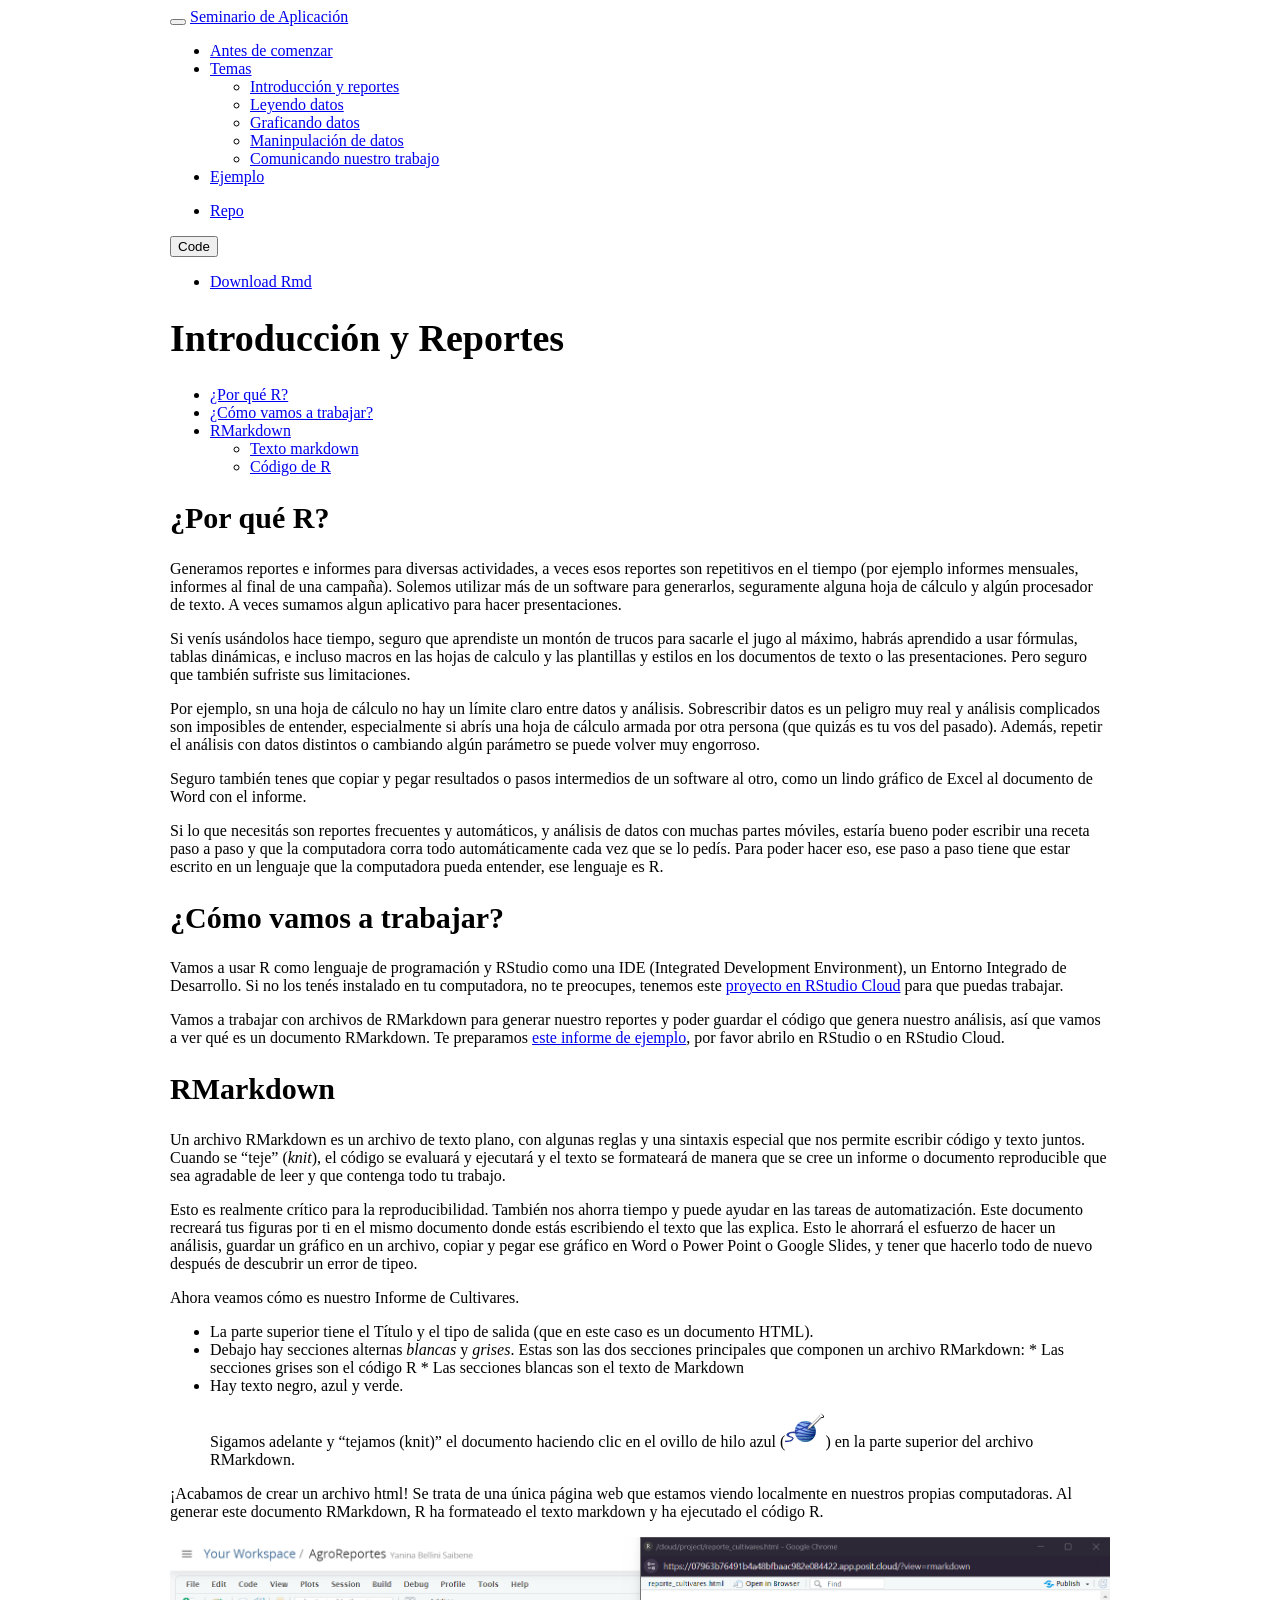
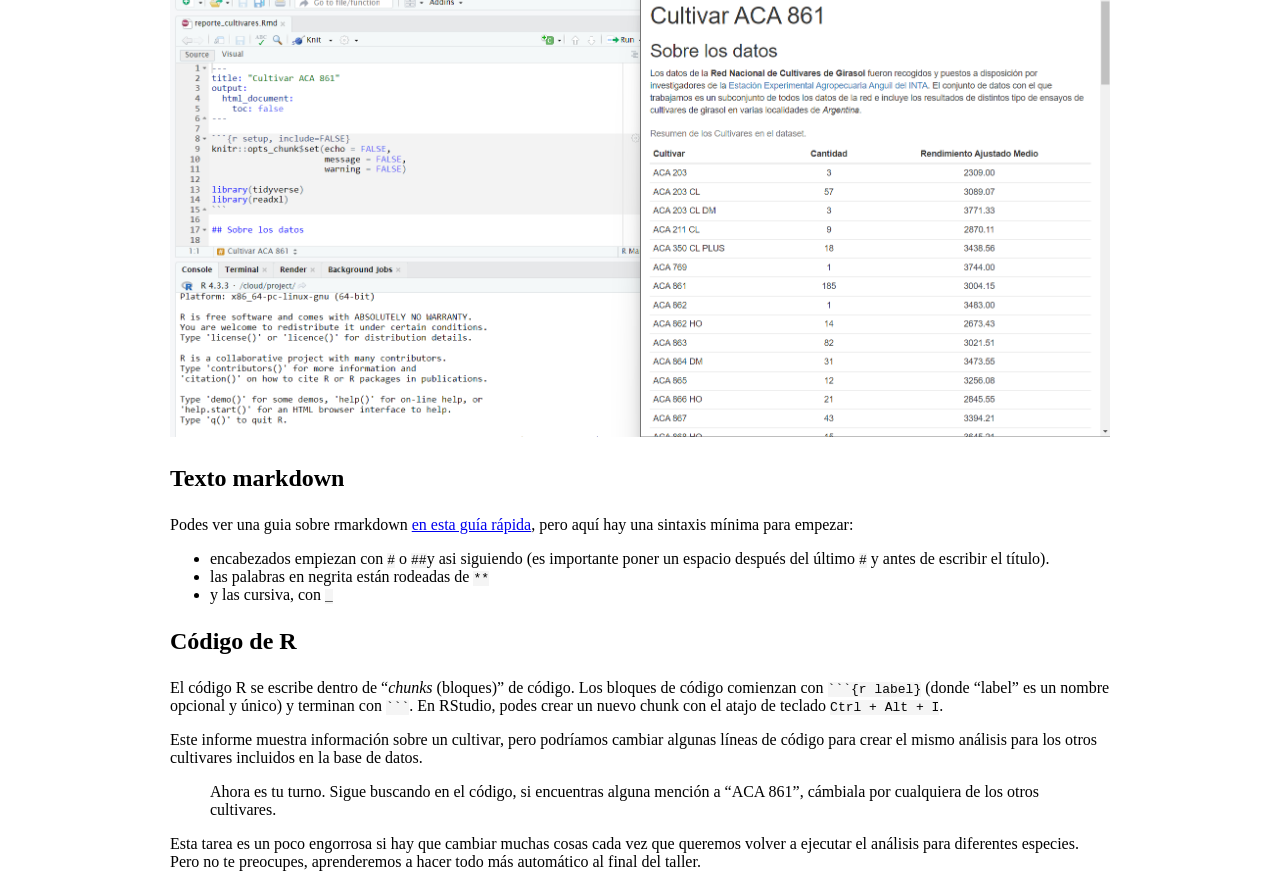
==== docs/01-introduction.html @ 684ec072 "build" ====
<!DOCTYPE html>

<html>

<head>

<meta charset="utf-8" />
<meta name="generator" content="pandoc" />
<meta http-equiv="X-UA-Compatible" content="IE=EDGE" />




<title>Introducción y Reportes</title>

<script src="site_libs/header-attrs-2.26/header-attrs.js"></script>
<script src="site_libs/jquery-3.6.0/jquery-3.6.0.min.js"></script>
<meta name="viewport" content="width=device-width, initial-scale=1" />
<link href="site_libs/bootstrap-3.3.5/css/cosmo.min.css" rel="stylesheet" />
<script src="site_libs/bootstrap-3.3.5/js/bootstrap.min.js"></script>
<script src="site_libs/bootstrap-3.3.5/shim/html5shiv.min.js"></script>
<script src="site_libs/bootstrap-3.3.5/shim/respond.min.js"></script>
<style>h1 {font-size: 34px;}
       h1.title {font-size: 38px;}
       h2 {font-size: 30px;}
       h3 {font-size: 24px;}
       h4 {font-size: 18px;}
       h5 {font-size: 16px;}
       h6 {font-size: 12px;}
       code {color: inherit; background-color: rgba(0, 0, 0, 0.04);}
       pre:not([class]) { background-color: white }</style>
<script src="site_libs/navigation-1.1/tabsets.js"></script>
<script src="site_libs/navigation-1.1/codefolding.js"></script>
<script src="site_libs/navigation-1.1/sourceembed.js"></script>

<style type="text/css">
  code{white-space: pre-wrap;}
  span.smallcaps{font-variant: small-caps;}
  span.underline{text-decoration: underline;}
  div.column{display: inline-block; vertical-align: top; width: 50%;}
  div.hanging-indent{margin-left: 1.5em; text-indent: -1.5em;}
  ul.task-list{list-style: none;}
    </style>





<style type="text/css">
#rmd-source-code {
  display: none;
}
</style>





<style type = "text/css">
.main-container {
  max-width: 940px;
  margin-left: auto;
  margin-right: auto;
}
img {
  max-width:100%;
}
.tabbed-pane {
  padding-top: 12px;
}
.html-widget {
  margin-bottom: 20px;
}
button.code-folding-btn:focus {
  outline: none;
}
summary {
  display: list-item;
}
details > summary > p:only-child {
  display: inline;
}
pre code {
  padding: 0;
}
</style>


<style type="text/css">
.dropdown-submenu {
  position: relative;
}
.dropdown-submenu>.dropdown-menu {
  top: 0;
  left: 100%;
  margin-top: -6px;
  margin-left: -1px;
  border-radius: 0 6px 6px 6px;
}
.dropdown-submenu:hover>.dropdown-menu {
  display: block;
}
.dropdown-submenu>a:after {
  display: block;
  content: " ";
  float: right;
  width: 0;
  height: 0;
  border-color: transparent;
  border-style: solid;
  border-width: 5px 0 5px 5px;
  border-left-color: #cccccc;
  margin-top: 5px;
  margin-right: -10px;
}
.dropdown-submenu:hover>a:after {
  border-left-color: #adb5bd;
}
.dropdown-submenu.pull-left {
  float: none;
}
.dropdown-submenu.pull-left>.dropdown-menu {
  left: -100%;
  margin-left: 10px;
  border-radius: 6px 0 6px 6px;
}
</style>

<script type="text/javascript">
// manage active state of menu based on current page
$(document).ready(function () {
  // active menu anchor
  href = window.location.pathname
  href = href.substr(href.lastIndexOf('/') + 1)
  if (href === "")
    href = "index.html";
  var menuAnchor = $('a[href="' + href + '"]');

  // mark the anchor link active (and if it's in a dropdown, also mark that active)
  var dropdown = menuAnchor.closest('li.dropdown');
  if (window.bootstrap) { // Bootstrap 4+
    menuAnchor.addClass('active');
    dropdown.find('> .dropdown-toggle').addClass('active');
  } else { // Bootstrap 3
    menuAnchor.parent().addClass('active');
    dropdown.addClass('active');
  }

  // Navbar adjustments
  var navHeight = $(".navbar").first().height() + 15;
  var style = document.createElement('style');
  var pt = "padding-top: " + navHeight + "px; ";
  var mt = "margin-top: -" + navHeight + "px; ";
  var css = "";
  // offset scroll position for anchor links (for fixed navbar)
  for (var i = 1; i <= 6; i++) {
    css += ".section h" + i + "{ " + pt + mt + "}\n";
  }
  style.innerHTML = "body {" + pt + "padding-bottom: 40px; }\n" + css;
  document.head.appendChild(style);
});
</script>

<!-- tabsets -->

<style type="text/css">
.tabset-dropdown > .nav-tabs {
  display: inline-table;
  max-height: 500px;
  min-height: 44px;
  overflow-y: auto;
  border: 1px solid #ddd;
  border-radius: 4px;
}

.tabset-dropdown > .nav-tabs > li.active:before, .tabset-dropdown > .nav-tabs.nav-tabs-open:before {
  content: "\e259";
  font-family: 'Glyphicons Halflings';
  display: inline-block;
  padding: 10px;
  border-right: 1px solid #ddd;
}

.tabset-dropdown > .nav-tabs.nav-tabs-open > li.active:before {
  content: "\e258";
  font-family: 'Glyphicons Halflings';
  border: none;
}

.tabset-dropdown > .nav-tabs > li.active {
  display: block;
}

.tabset-dropdown > .nav-tabs > li > a,
.tabset-dropdown > .nav-tabs > li > a:focus,
.tabset-dropdown > .nav-tabs > li > a:hover {
  border: none;
  display: inline-block;
  border-radius: 4px;
  background-color: transparent;
}

.tabset-dropdown > .nav-tabs.nav-tabs-open > li {
  display: block;
  float: none;
}

.tabset-dropdown > .nav-tabs > li {
  display: none;
}
</style>

<!-- code folding -->
<style type="text/css">
.code-folding-btn { margin-bottom: 4px; }
</style>




</head>

<body>


<div class="container-fluid main-container">




<div class="navbar navbar-default  navbar-fixed-top" role="navigation">
  <div class="container">
    <div class="navbar-header">
      <button type="button" class="navbar-toggle collapsed" data-toggle="collapse" data-bs-toggle="collapse" data-target="#navbar" data-bs-target="#navbar">
        <span class="icon-bar"></span>
        <span class="icon-bar"></span>
        <span class="icon-bar"></span>
      </button>
      <a class="navbar-brand" href="index.html">Seminario de Aplicación</a>
    </div>
    <div id="navbar" class="navbar-collapse collapse">
      <ul class="nav navbar-nav">
        <li>
  <a href="prepare.html">Antes de comenzar</a>
</li>
<li class="dropdown">
  <a href="#" class="dropdown-toggle" data-toggle="dropdown" role="button" data-bs-toggle="dropdown" aria-expanded="false">
    Temas
     
    <span class="caret"></span>
  </a>
  <ul class="dropdown-menu" role="menu">
    <li>
      <a href="01-introduction.html">Introducción y reportes</a>
    </li>
    <li>
      <a href="02-reading-data.html">Leyendo datos</a>
    </li>
    <li>
      <a href="03-plotting-data.html">Graficando datos</a>
    </li>
    <li>
      <a href="04-data-manipulation.html">Maninpulación de datos</a>
    </li>
    <li>
      <a href="05-reports.html">Comunicando nuestro trabajo</a>
    </li>
  </ul>
</li>
<li>
  <a href="reporte_cultivares.html">Ejemplo</a>
</li>
      </ul>
      <ul class="nav navbar-nav navbar-right">
        <li>
  <a href="https://github.com/yabellini/AgroReportesConR">Repo</a>
</li>
      </ul>
    </div><!--/.nav-collapse -->
  </div><!--/.container -->
</div><!--/.navbar -->

<div id="header">

<div class="btn-group pull-right float-right">
<button type="button" class="btn btn-default btn-xs btn-secondary btn-sm dropdown-toggle" data-toggle="dropdown" data-bs-toggle="dropdown" aria-haspopup="true" aria-expanded="false"><span>Code</span> <span class="caret"></span></button>
<ul class="dropdown-menu dropdown-menu-right" style="min-width: 50px;">
<li><a id="rmd-download-source" href="#">Download Rmd</a></li>
</ul>
</div>



<h1 class="title toc-ignore">Introducción y Reportes</h1>

</div>

<div id="TOC">
<ul>
<li><a href="#por-qué-r" id="toc-por-qué-r">¿Por qué R?</a></li>
<li><a href="#cómo-vamos-a-trabajar"
id="toc-cómo-vamos-a-trabajar">¿Cómo vamos a trabajar?</a></li>
<li><a href="#rmarkdown" id="toc-rmarkdown">RMarkdown</a>
<ul>
<li><a href="#texto-markdown" id="toc-texto-markdown">Texto
markdown</a></li>
<li><a href="#código-de-r" id="toc-código-de-r">Código de R</a></li>
</ul></li>
</ul>
</div>

<div id="por-qué-r" class="section level2">
<h2>¿Por qué R?</h2>
<p>Generamos reportes e informes para diversas actividades, a veces esos
reportes son repetitivos en el tiempo (por ejemplo informes mensuales,
informes al final de una campaña). Solemos utilizar más de un software
para generarlos, seguramente alguna hoja de cálculo y algún procesador
de texto. A veces sumamos algun aplicativo para hacer
presentaciones.</p>
<p>Si venís usándolos hace tiempo, seguro que aprendiste un montón de
trucos para sacarle el jugo al máximo, habrás aprendido a usar fórmulas,
tablas dinámicas, e incluso macros en las hojas de calculo y las
plantillas y estilos en los documentos de texto o las presentaciones.
Pero seguro que también sufriste sus limitaciones.</p>
<p>Por ejemplo, sn una hoja de cálculo no hay un límite claro entre
datos y análisis. Sobrescribir datos es un peligro muy real y análisis
complicados son imposibles de entender, especialmente si abrís una hoja
de cálculo armada por otra persona (que quizás es tu vos del pasado).
Además, repetir el análisis con datos distintos o cambiando algún
parámetro se puede volver muy engorroso.</p>
<p>Seguro también tenes que copiar y pegar resultados o pasos
intermedios de un software al otro, como un lindo gráfico de Excel al
documento de Word con el informe.</p>
<p>Si lo que necesitás son reportes frecuentes y automáticos, y análisis
de datos con muchas partes móviles, estaría bueno poder escribir una
receta paso a paso y que la computadora corra todo automáticamente cada
vez que se lo pedís. Para poder hacer eso, ese paso a paso tiene que
estar escrito en un lenguaje que la computadora pueda entender, ese
lenguaje es R.</p>
</div>
<div id="cómo-vamos-a-trabajar" class="section level2">
<h2>¿Cómo vamos a trabajar?</h2>
<p>Vamos a usar R como lenguaje de programación y RStudio como una IDE
(Integrated Development Environment), un Entorno Integrado de
Desarrollo. Si no los tenés instalado en tu computadora, no te
preocupes, tenemos este <a
href="https://posit.cloud/content/6431286">proyecto en RStudio Cloud</a>
para que puedas trabajar.</p>
<p>Vamos a trabajar con archivos de RMarkdown para generar nuestro
reportes y poder guardar el código que genera nuestro análisis, así que
vamos a ver qué es un documento RMarkdown. Te preparamos <a
href="https://github.com/yabellini/AgroReportesConR/blob/main/reporte_cultivares.Rmd">este
informe de ejemplo</a>, por favor abrilo en RStudio o en RStudio
Cloud.</p>
</div>
<div id="rmarkdown" class="section level2">
<h2>RMarkdown</h2>
<p>Un archivo RMarkdown es un archivo de texto plano, con algunas reglas
y una sintaxis especial que nos permite escribir código y texto juntos.
Cuando se “teje” (<em>knit</em>), el código se evaluará y ejecutará y el
texto se formateará de manera que se cree un informe o documento
reproducible que sea agradable de leer y que contenga todo tu
trabajo.</p>
<p>Esto es realmente crítico para la reproducibilidad. También nos
ahorra tiempo y puede ayudar en las tareas de automatización. Este
documento recreará tus figuras por ti en el mismo documento donde estás
escribiendo el texto que las explica. Esto le ahorrará el esfuerzo de
hacer un análisis, guardar un gráfico en un archivo, copiar y pegar ese
gráfico en Word o Power Point o Google Slides, y tener que hacerlo todo
de nuevo después de descubrir un error de tipeo.</p>
<p>Ahora veamos cómo es nuestro Informe de Cultivares.</p>
<ul>
<li>La parte superior tiene el Título y el tipo de salida (que en este
caso es un documento HTML).</li>
<li>Debajo hay secciones alternas <em>blancas</em> y <em>grises</em>.
Estas son las dos secciones principales que componen un archivo
RMarkdown: * Las secciones grises son el código R * Las secciones
blancas son el texto de Markdown</li>
<li>Hay texto negro, azul y verde.</li>
</ul>
<blockquote>
<p>Sigamos adelante y “tejamos (knit)” el documento haciendo clic en el
ovillo de hilo azul (<img src="img/knit-boton.png">) en la parte
superior del archivo RMarkdown.</p>
</blockquote>
<p>¡Acabamos de crear un archivo html! Se trata de una única página web
que estamos viendo localmente en nuestros propias computadoras. Al
generar este documento RMarkdown, R ha formateado el texto markdown y ha
ejecutado el código R.</p>
<p><img src="img/markdown-knit.png" alt="Rmarkdown a la izquierda. Documento generado a la derecha"/></p>
<div id="texto-markdown" class="section level3">
<h3>Texto markdown</h3>
<p>Podes ver una guia sobre rmarkdown <a
href="https://raw.githubusercontent.com/rstudio/cheatsheets/main/translations/spanish/rmarkdown_es.pdf">en
esta guía rápida</a>, pero aquí hay una sintaxis mínima para
empezar:</p>
<ul>
<li>encabezados empiezan con <code>#</code> o <code>##</code>y asi
siguiendo (es importante poner un espacio después del último
<code>#</code> y antes de escribir el título).</li>
<li>las palabras en negrita están rodeadas de <code>**</code></li>
<li>y las cursiva, con <code>_</code></li>
</ul>
</div>
<div id="código-de-r" class="section level3">
<h3>Código de R</h3>
<p>El código R se escribe dentro de “<em>chunks</em> (bloques)” de
código. Los bloques de código comienzan con <code>```{r label}</code>
(donde “label” es un nombre opcional y único) y terminan con
<code>```</code>. En RStudio, podes crear un nuevo chunk con el atajo de
teclado <code>Ctrl + Alt + I</code>.</p>
<p>Este informe muestra información sobre un cultivar, pero podríamos
cambiar algunas líneas de código para crear el mismo análisis para los
otros cultivares incluidos en la base de datos.</p>
<blockquote>
<p>Ahora es tu turno. Sigue buscando en el código, si encuentras alguna
mención a “ACA 861”, cámbiala por cualquiera de los otros
cultivares.</p>
</blockquote>
<p>Esta tarea es un poco engorrosa si hay que cambiar muchas cosas cada
vez que queremos volver a ejecutar el análisis para diferentes especies.
Pero no te preocupes, aprenderemos a hacer todo más automático al final
del taller.</p>
</div>
</div>

<div id="rmd-source-code">[base64]/[base64]</div>



</div>

<script>

// add bootstrap table styles to pandoc tables
function bootstrapStylePandocTables() {
  $('tr.odd').parent('tbody').parent('table').addClass('table table-condensed');
}
$(document).ready(function () {
  bootstrapStylePandocTables();
});


</script>

<!-- tabsets -->

<script>
$(document).ready(function () {
  window.buildTabsets("TOC");
});

$(document).ready(function () {
  $('.tabset-dropdown > .nav-tabs > li').click(function () {
    $(this).parent().toggleClass('nav-tabs-open');
  });
});
</script>

<!-- code folding -->
<script>
$(document).ready(function () {
  window.initializeSourceEmbed("01-introduction.Rmd");
});
</script>


<!-- dynamically load mathjax for compatibility with self-contained -->
<script>
  (function () {
    var script = document.createElement("script");
    script.type = "text/javascript";
    script.src  = "https://mathjax.rstudio.com/latest/MathJax.js?config=TeX-AMS-MML_HTMLorMML";
    document.getElementsByTagName("head")[0].appendChild(script);
  })();
</script>

</body>
</html>
---- docs/site_libs/bootstrap-3.3.5/css/cosmo.min.css ----
@font-face {
  font-family: 'Source Sans Pro';
  font-style: normal;
  font-weight: 300;
  src: url(fonts/SourceSansProLight.ttf) format('truetype');
}
@font-face {
  font-family: 'Source Sans Pro';
  font-style: normal;
  font-weight: 400;
  src: url(fonts/SourceSansPro.ttf) format('truetype');
}
@font-face {
  font-family: 'Source Sans Pro';
  font-style: normal;
  font-weight: 700;
  src: url(fonts/SourceSansProBold.ttf) format('truetype');
}

/*!
 * bootswatch v3.3.6
 * Homepage: http://bootswatch.com
 * Copyright 2012-2015 Thomas Park
 * Licensed under MIT
 * Based on Bootstrap
*//*!
 * Bootstrap v3.3.6 (http://getbootstrap.com)
 * Copyright 2011-2015 Twitter, Inc.
 * Licensed under MIT (https://github.com/twbs/bootstrap/blob/master/LICENSE)
 *//*! normalize.css v3.0.3 | MIT License | github.com/necolas/normalize.css */html{font-family:sans-serif;-ms-text-size-adjust:100%;-webkit-text-size-adjust:100%}body{margin:0}article,aside,details,figcaption,figure,footer,header,hgroup,main,menu,nav,section,summary{display:block}audio,canvas,progress,video{display:inline-block;vertical-align:baseline}audio:not([controls]){display:none;height:0}[hidden],template{display:none}a{background-color:transparent}a:active,a:hover{outline:0}abbr[title]{border-bottom:1px dotted}b,strong{font-weight:bold}dfn{font-style:italic}h1{font-size:2em;margin:0.67em 0}mark{background:#ff0;color:#000}small{font-size:80%}sub,sup{font-size:75%;line-height:0;position:relative;vertical-align:baseline}sup{top:-0.5em}sub{bottom:-0.25em}img{border:0}svg:not(:root){overflow:hidden}figure{margin:1em 40px}hr{-webkit-box-sizing:content-box;-moz-box-sizing:content-box;box-sizing:content-box;height:0}pre{overflow:auto}code,kbd,pre,samp{font-family:monospace, monospace;font-size:1em}button,input,optgroup,select,textarea{color:inherit;font:inherit;margin:0}button{overflow:visible}button,select{text-transform:none}button,html input[type="button"],input[type="reset"],input[type="submit"]{-webkit-appearance:button;cursor:pointer}button[disabled],html input[disabled]{cursor:default}button::-moz-focus-inner,input::-moz-focus-inner{border:0;padding:0}input{line-height:normal}input[type="checkbox"],input[type="radio"]{-webkit-box-sizing:border-box;-moz-box-sizing:border-box;box-sizing:border-box;padding:0}input[type="number"]::-webkit-inner-spin-button,input[type="number"]::-webkit-outer-spin-button{height:auto}input[type="search"]{-webkit-appearance:textfield;-webkit-box-sizing:content-box;-moz-box-sizing:content-box;box-sizing:content-box}input[type="search"]::-webkit-search-cancel-button,input[type="search"]::-webkit-search-decoration{-webkit-appearance:none}fieldset{border:1px solid #c0c0c0;margin:0 2px;padding:0.35em 0.625em 0.75em}legend{border:0;padding:0}textarea{overflow:auto}optgroup{font-weight:bold}table{border-collapse:collapse;border-spacing:0}td,th{padding:0}/*! Source: https://github.com/h5bp/html5-boilerplate/blob/master/src/css/main.css */@media print{*,*:before,*:after{background:transparent !important;color:#000 !important;-webkit-box-shadow:none !important;box-shadow:none !important;text-shadow:none !important}a,a:visited{text-decoration:underline}a[href]:after{content:" (" attr(href) ")"}abbr[title]:after{content:" (" attr(title) ")"}a[href^="#"]:after,a[href^="javascript:"]:after{content:""}pre,blockquote{border:1px solid #999;page-break-inside:avoid}thead{display:table-header-group}tr,img{page-break-inside:avoid}img{max-width:100% !important}p,h2,h3{orphans:3;widows:3}h2,h3{page-break-after:avoid}.navbar{display:none}.btn>.caret,.dropup>.btn>.caret{border-top-color:#000 !important}.label{border:1px solid #000}.table{border-collapse:collapse !important}.table td,.table th{background-color:#fff !important}.table-bordered th,.table-bordered td{border:1px solid #ddd !important}}@font-face{font-family:'Glyphicons Halflings';src:url('../fonts/glyphicons-halflings-regular.eot');src:url('../fonts/glyphicons-halflings-regular.eot?#iefix') format('embedded-opentype'),url('../fonts/glyphicons-halflings-regular.woff') format('woff'),url('../fonts/glyphicons-halflings-regular.ttf') format('truetype'),url('../fonts/glyphicons-halflings-regular.svg#glyphicons_halflingsregular') format('svg')}.glyphicon{position:relative;top:1px;display:inline-block;font-family:'Glyphicons Halflings';font-style:normal;font-weight:normal;line-height:1;-webkit-font-smoothing:antialiased;-moz-osx-font-smoothing:grayscale}.glyphicon-asterisk:before{content:"\002a"}.glyphicon-plus:before{content:"\002b"}.glyphicon-euro:before,.glyphicon-eur:before{content:"\20ac"}.glyphicon-minus:before{content:"\2212"}.glyphicon-cloud:before{content:"\2601"}.glyphicon-envelope:before{content:"\2709"}.glyphicon-pencil:before{content:"\270f"}.glyphicon-glass:before{content:"\e001"}.glyphicon-music:before{content:"\e002"}.glyphicon-search:before{content:"\e003"}.glyphicon-heart:before{content:"\e005"}.glyphicon-star:before{content:"\e006"}.glyphicon-star-empty:before{content:"\e007"}.glyphicon-user:before{content:"\e008"}.glyphicon-film:before{content:"\e009"}.glyphicon-th-large:before{content:"\e010"}.glyphicon-th:before{content:"\e011"}.glyphicon-th-list:before{content:"\e012"}.glyphicon-ok:before{content:"\e013"}.glyphicon-remove:before{content:"\e014"}.glyphicon-zoom-in:before{content:"\e015"}.glyphicon-zoom-out:before{content:"\e016"}.glyphicon-off:before{content:"\e017"}.glyphicon-signal:before{content:"\e018"}.glyphicon-cog:before{content:"\e019"}.glyphicon-trash:before{content:"\e020"}.glyphicon-home:before{content:"\e021"}.glyphicon-file:before{content:"\e022"}.glyphicon-time:before{content:"\e023"}.glyphicon-road:before{content:"\e024"}.glyphicon-download-alt:before{content:"\e025"}.glyphicon-download:before{content:"\e026"}.glyphicon-upload:before{content:"\e027"}.glyphicon-inbox:before{content:"\e028"}.glyphicon-play-circle:before{content:"\e029"}.glyphicon-repeat:before{content:"\e030"}.glyphicon-refresh:before{content:"\e031"}.glyphicon-list-alt:before{content:"\e032"}.glyphicon-lock:before{content:"\e033"}.glyphicon-flag:before{content:"\e034"}.glyphicon-headphones:before{content:"\e035"}.glyphicon-volume-off:before{content:"\e036"}.glyphicon-volume-down:before{content:"\e037"}.glyphicon-volume-up:before{content:"\e038"}.glyphicon-qrcode:before{content:"\e039"}.glyphicon-barcode:before{content:"\e040"}.glyphicon-tag:before{content:"\e041"}.glyphicon-tags:before{content:"\e042"}.glyphicon-book:before{content:"\e043"}.glyphicon-bookmark:before{content:"\e044"}.glyphicon-print:before{content:"\e045"}.glyphicon-camera:before{content:"\e046"}.glyphicon-font:before{content:"\e047"}.glyphicon-bold:before{content:"\e048"}.glyphicon-italic:before{content:"\e049"}.glyphicon-text-height:before{content:"\e050"}.glyphicon-text-width:before{content:"\e051"}.glyphicon-align-left:before{content:"\e052"}.glyphicon-align-center:before{content:"\e053"}.glyphicon-align-right:before{content:"\e054"}.glyphicon-align-justify:before{content:"\e055"}.glyphicon-list:before{content:"\e056"}.glyphicon-indent-left:before{content:"\e057"}.glyphicon-indent-right:before{content:"\e058"}.glyphicon-facetime-video:before{content:"\e059"}.glyphicon-picture:before{content:"\e060"}.glyphicon-map-marker:before{content:"\e062"}.glyphicon-adjust:before{content:"\e063"}.glyphicon-tint:before{content:"\e064"}.glyphicon-edit:before{content:"\e065"}.glyphicon-share:before{content:"\e066"}.glyphicon-check:before{content:"\e067"}.glyphicon-move:before{content:"\e068"}.glyphicon-step-backward:before{content:"\e069"}.glyphicon-fast-backward:before{content:"\e070"}.glyphicon-backward:before{content:"\e071"}.glyphicon-play:before{content:"\e072"}.glyphicon-pause:before{content:"\e073"}.glyphicon-stop:before{content:"\e074"}.glyphicon-forward:before{content:"\e075"}.glyphicon-fast-forward:before{content:"\e076"}.glyphicon-step-forward:before{content:"\e077"}.glyphicon-eject:before{content:"\e078"}.glyphicon-chevron-left:before{content:"\e079"}.glyphicon-chevron-right:before{content:"\e080"}.glyphicon-plus-sign:before{content:"\e081"}.glyphicon-minus-sign:before{content:"\e082"}.glyphicon-remove-sign:before{content:"\e083"}.glyphicon-ok-sign:before{content:"\e084"}.glyphicon-question-sign:before{content:"\e085"}.glyphicon-info-sign:before{content:"\e086"}.glyphicon-screenshot:before{content:"\e087"}.glyphicon-remove-circle:before{content:"\e088"}.glyphicon-ok-circle:before{content:"\e089"}.glyphicon-ban-circle:before{content:"\e090"}.glyphicon-arrow-left:before{content:"\e091"}.glyphicon-arrow-right:before{content:"\e092"}.glyphicon-arrow-up:before{content:"\e093"}.glyphicon-arrow-down:before{content:"\e094"}.glyphicon-share-alt:before{content:"\e095"}.glyphicon-resize-full:before{content:"\e096"}.glyphicon-resize-small:before{content:"\e097"}.glyphicon-exclamation-sign:before{content:"\e101"}.glyphicon-gift:before{content:"\e102"}.glyphicon-leaf:before{content:"\e103"}.glyphicon-fire:before{content:"\e104"}.glyphicon-eye-open:before{content:"\e105"}.glyphicon-eye-close:before{content:"\e106"}.glyphicon-warning-sign:before{content:"\e107"}.glyphicon-plane:before{content:"\e108"}.glyphicon-calendar:before{content:"\e109"}.glyphicon-random:before{content:"\e110"}.glyphicon-comment:before{content:"\e111"}.glyphicon-magnet:before{content:"\e112"}.glyphicon-chevron-up:before{content:"\e113"}.glyphicon-chevron-down:before{content:"\e114"}.glyphicon-retweet:before{content:"\e115"}.glyphicon-shopping-cart:before{content:"\e116"}.glyphicon-folder-close:before{content:"\e117"}.glyphicon-folder-open:before{content:"\e118"}.glyphicon-resize-vertical:before{content:"\e119"}.glyphicon-resize-horizontal:before{content:"\e120"}.glyphicon-hdd:before{content:"\e121"}.glyphicon-bullhorn:before{content:"\e122"}.glyphicon-bell:before{content:"\e123"}.glyphicon-certificate:before{content:"\e124"}.glyphicon-thumbs-up:before{content:"\e125"}.glyphicon-thumbs-down:before{content:"\e126"}.glyphicon-hand-right:before{content:"\e127"}.glyphicon-hand-left:before{content:"\e128"}.glyphicon-hand-up:before{content:"\e129"}.glyphicon-hand-down:before{content:"\e130"}.glyphicon-circle-arrow-right:before{content:"\e131"}.glyphicon-circle-arrow-left:before{content:"\e132"}.glyphicon-circle-arrow-up:before{content:"\e133"}.glyphicon-circle-arrow-down:before{content:"\e134"}.glyphicon-globe:before{content:"\e135"}.glyphicon-wrench:before{content:"\e136"}.glyphicon-tasks:before{content:"\e137"}.glyphicon-filter:before{content:"\e138"}.glyphicon-briefcase:before{content:"\e139"}.glyphicon-fullscreen:before{content:"\e140"}.glyphicon-dashboard:before{content:"\e141"}.glyphicon-paperclip:before{content:"\e142"}.glyphicon-heart-empty:before{content:"\e143"}.glyphicon-link:before{content:"\e144"}.glyphicon-phone:before{content:"\e145"}.glyphicon-pushpin:before{content:"\e146"}.glyphicon-usd:before{content:"\e148"}.glyphicon-gbp:before{content:"\e149"}.glyphicon-sort:before{content:"\e150"}.glyphicon-sort-by-alphabet:before{content:"\e151"}.glyphicon-sort-by-alphabet-alt:before{content:"\e152"}.glyphicon-sort-by-order:before{content:"\e153"}.glyphicon-sort-by-order-alt:before{content:"\e154"}.glyphicon-sort-by-attributes:before{content:"\e155"}.glyphicon-sort-by-attributes-alt:before{content:"\e156"}.glyphicon-unchecked:before{content:"\e157"}.glyphicon-expand:before{content:"\e158"}.glyphicon-collapse-down:before{content:"\e159"}.glyphicon-collapse-up:before{content:"\e160"}.glyphicon-log-in:before{content:"\e161"}.glyphicon-flash:before{content:"\e162"}.glyphicon-log-out:before{content:"\e163"}.glyphicon-new-window:before{content:"\e164"}.glyphicon-record:before{content:"\e165"}.glyphicon-save:before{content:"\e166"}.glyphicon-open:before{content:"\e167"}.glyphicon-saved:before{content:"\e168"}.glyphicon-import:before{content:"\e169"}.glyphicon-export:before{content:"\e170"}.glyphicon-send:before{content:"\e171"}.glyphicon-floppy-disk:before{content:"\e172"}.glyphicon-floppy-saved:before{content:"\e173"}.glyphicon-floppy-remove:before{content:"\e174"}.glyphicon-floppy-save:before{content:"\e175"}.glyphicon-floppy-open:before{content:"\e176"}.glyphicon-credit-card:before{content:"\e177"}.glyphicon-transfer:before{content:"\e178"}.glyphicon-cutlery:before{content:"\e179"}.glyphicon-header:before{content:"\e180"}.glyphicon-compressed:before{content:"\e181"}.glyphicon-earphone:before{content:"\e182"}.glyphicon-phone-alt:before{content:"\e183"}.glyphicon-tower:before{content:"\e184"}.glyphicon-stats:before{content:"\e185"}.glyphicon-sd-video:before{content:"\e186"}.glyphicon-hd-video:before{content:"\e187"}.glyphicon-subtitles:before{content:"\e188"}.glyphicon-sound-stereo:before{content:"\e189"}.glyphicon-sound-dolby:before{content:"\e190"}.glyphicon-sound-5-1:before{content:"\e191"}.glyphicon-sound-6-1:before{content:"\e192"}.glyphicon-sound-7-1:before{content:"\e193"}.glyphicon-copyright-mark:before{content:"\e194"}.glyphicon-registration-mark:before{content:"\e195"}.glyphicon-cloud-download:before{content:"\e197"}.glyphicon-cloud-upload:before{content:"\e198"}.glyphicon-tree-conifer:before{content:"\e199"}.glyphicon-tree-deciduous:before{content:"\e200"}.glyphicon-cd:before{content:"\e201"}.glyphicon-save-file:before{content:"\e202"}.glyphicon-open-file:before{content:"\e203"}.glyphicon-level-up:before{content:"\e204"}.glyphicon-copy:before{content:"\e205"}.glyphicon-paste:before{content:"\e206"}.glyphicon-alert:before{content:"\e209"}.glyphicon-equalizer:before{content:"\e210"}.glyphicon-king:before{content:"\e211"}.glyphicon-queen:before{content:"\e212"}.glyphicon-pawn:before{content:"\e213"}.glyphicon-bishop:before{content:"\e214"}.glyphicon-knight:before{content:"\e215"}.glyphicon-baby-formula:before{content:"\e216"}.glyphicon-tent:before{content:"\26fa"}.glyphicon-blackboard:before{content:"\e218"}.glyphicon-bed:before{content:"\e219"}.glyphicon-apple:before{content:"\f8ff"}.glyphicon-erase:before{content:"\e221"}.glyphicon-hourglass:before{content:"\231b"}.glyphicon-lamp:before{content:"\e223"}.glyphicon-duplicate:before{content:"\e224"}.glyphicon-piggy-bank:before{content:"\e225"}.glyphicon-scissors:before{content:"\e226"}.glyphicon-bitcoin:before{content:"\e227"}.glyphicon-btc:before{content:"\e227"}.glyphicon-xbt:before{content:"\e227"}.glyphicon-yen:before{content:"\00a5"}.glyphicon-jpy:before{content:"\00a5"}.glyphicon-ruble:before{content:"\20bd"}.glyphicon-rub:before{content:"\20bd"}.glyphicon-scale:before{content:"\e230"}.glyphicon-ice-lolly:before{content:"\e231"}.glyphicon-ice-lolly-tasted:before{content:"\e232"}.glyphicon-education:before{content:"\e233"}.glyphicon-option-horizontal:before{content:"\e234"}.glyphicon-option-vertical:before{content:"\e235"}.glyphicon-menu-hamburger:before{content:"\e236"}.glyphicon-modal-window:before{content:"\e237"}.glyphicon-oil:before{content:"\e238"}.glyphicon-grain:before{content:"\e239"}.glyphicon-sunglasses:before{content:"\e240"}.glyphicon-text-size:before{content:"\e241"}.glyphicon-text-color:before{content:"\e242"}.glyphicon-text-background:before{content:"\e243"}.glyphicon-object-align-top:before{content:"\e244"}.glyphicon-object-align-bottom:before{content:"\e245"}.glyphicon-object-align-horizontal:before{content:"\e246"}.glyphicon-object-align-left:before{content:"\e247"}.glyphicon-object-align-vertical:before{content:"\e248"}.glyphicon-object-align-right:before{content:"\e249"}.glyphicon-triangle-right:before{content:"\e250"}.glyphicon-triangle-left:before{content:"\e251"}.glyphicon-triangle-bottom:before{content:"\e252"}.glyphicon-triangle-top:before{content:"\e253"}.glyphicon-console:before{content:"\e254"}.glyphicon-superscript:before{content:"\e255"}.glyphicon-subscript:before{content:"\e256"}.glyphicon-menu-left:before{content:"\e257"}.glyphicon-menu-right:before{content:"\e258"}.glyphicon-menu-down:before{content:"\e259"}.glyphicon-menu-up:before{content:"\e260"}*{-webkit-box-sizing:border-box;-moz-box-sizing:border-box;box-sizing:border-box}*:before,*:after{-webkit-box-sizing:border-box;-moz-box-sizing:border-box;box-sizing:border-box}html{font-size:10px;-webkit-tap-highlight-color:rgba(0,0,0,0)}body{font-family:"Source Sans Pro",Calibri,Candara,Arial,sans-serif;font-size:15px;line-height:1.42857143;color:#333333;background-color:#ffffff}input,button,select,textarea{font-family:inherit;font-size:inherit;line-height:inherit}a{color:#2780e3;text-decoration:none}a:hover,a:focus{color:#165ba8;text-decoration:underline}a:focus{outline:thin dotted;outline:5px auto -webkit-focus-ring-color;outline-offset:-2px}figure{margin:0}img{vertical-align:middle}.img-responsive,.thumbnail>img,.thumbnail a>img,.carousel-inner>.item>img,.carousel-inner>.item>a>img{display:block;max-width:100%;height:auto}.img-rounded{border-radius:0}.img-thumbnail{padding:4px;line-height:1.42857143;background-color:#ffffff;border:1px solid #dddddd;border-radius:0;-webkit-transition:all .2s ease-in-out;-o-transition:all .2s ease-in-out;transition:all .2s ease-in-out;display:inline-block;max-width:100%;height:auto}.img-circle{border-radius:50%}hr{margin-top:21px;margin-bottom:21px;border:0;border-top:1px solid #e6e6e6}.sr-only{position:absolute;width:1px;height:1px;margin:-1px;padding:0;overflow:hidden;clip:rect(0, 0, 0, 0);border:0}.sr-only-focusable:active,.sr-only-focusable:focus{position:static;width:auto;height:auto;margin:0;overflow:visible;clip:auto}[role="button"]{cursor:pointer}h1,h2,h3,h4,h5,h6,.h1,.h2,.h3,.h4,.h5,.h6{font-family:"Source Sans Pro",Calibri,Candara,Arial,sans-serif;font-weight:300;line-height:1.1;color:inherit}h1 small,h2 small,h3 small,h4 small,h5 small,h6 small,.h1 small,.h2 small,.h3 small,.h4 small,.h5 small,.h6 small,h1 .small,h2 .small,h3 .small,h4 .small,h5 .small,h6 .small,.h1 .small,.h2 .small,.h3 .small,.h4 .small,.h5 .small,.h6 .small{font-weight:normal;line-height:1;color:#999999}h1,.h1,h2,.h2,h3,.h3{margin-top:21px;margin-bottom:10.5px}h1 small,.h1 small,h2 small,.h2 small,h3 small,.h3 small,h1 .small,.h1 .small,h2 .small,.h2 .small,h3 .small,.h3 .small{font-size:65%}h4,.h4,h5,.h5,h6,.h6{margin-top:10.5px;margin-bottom:10.5px}h4 small,.h4 small,h5 small,.h5 small,h6 small,.h6 small,h4 .small,.h4 .small,h5 .small,.h5 .small,h6 .small,.h6 .small{font-size:75%}h1,.h1{font-size:39px}h2,.h2{font-size:32px}h3,.h3{font-size:26px}h4,.h4{font-size:19px}h5,.h5{font-size:15px}h6,.h6{font-size:13px}p{margin:0 0 10.5px}.lead{margin-bottom:21px;font-size:17px;font-weight:300;line-height:1.4}@media (min-width:768px){.lead{font-size:22.5px}}small,.small{font-size:86%}mark,.mark{background-color:#ff7518;padding:.2em}.text-left{text-align:left}.text-right{text-align:right}.text-center{text-align:center}.text-justify{text-align:justify}.text-nowrap{white-space:nowrap}.text-lowercase{text-transform:lowercase}.text-uppercase{text-transform:uppercase}.text-capitalize{text-transform:capitalize}.text-muted{color:#999999}.text-primary{color:#2780e3}a.text-primary:hover,a.text-primary:focus{color:#1967be}.text-success{color:#ffffff}a.text-success:hover,a.text-success:focus{color:#e6e6e6}.text-info{color:#ffffff}a.text-info:hover,a.text-info:focus{color:#e6e6e6}.text-warning{color:#ffffff}a.text-warning:hover,a.text-warning:focus{color:#e6e6e6}.text-danger{color:#ffffff}a.text-danger:hover,a.text-danger:focus{color:#e6e6e6}.bg-primary{color:#fff;background-color:#2780e3}a.bg-primary:hover,a.bg-primary:focus{background-color:#1967be}.bg-success{background-color:#3fb618}a.bg-success:hover,a.bg-success:focus{background-color:#2f8912}.bg-info{background-color:#9954bb}a.bg-info:hover,a.bg-info:focus{background-color:#7e3f9d}.bg-warning{background-color:#ff7518}a.bg-warning:hover,a.bg-warning:focus{background-color:#e45c00}.bg-danger{background-color:#ff0039}a.bg-danger:hover,a.bg-danger:focus{background-color:#cc002e}.page-header{padding-bottom:9.5px;margin:42px 0 21px;border-bottom:1px solid #e6e6e6}ul,ol{margin-top:0;margin-bottom:10.5px}ul ul,ol ul,ul ol,ol ol{margin-bottom:0}.list-unstyled{padding-left:0;list-style:none}.list-inline{padding-left:0;list-style:none;margin-left:-5px}.list-inline>li{display:inline-block;padding-left:5px;padding-right:5px}dl{margin-top:0;margin-bottom:21px}dt,dd{line-height:1.42857143}dt{font-weight:bold}dd{margin-left:0}@media (min-width:768px){.dl-horizontal dt{float:left;width:160px;clear:left;text-align:right;overflow:hidden;text-overflow:ellipsis;white-space:nowrap}.dl-horizontal dd{margin-left:180px}}abbr[title],abbr[data-original-title]{cursor:help;border-bottom:1px dotted #999999}.initialism{font-size:90%;text-transform:uppercase}blockquote{padding:10.5px 21px;margin:0 0 21px;font-size:18.75px;border-left:5px solid #e6e6e6}blockquote p:last-child,blockquote ul:last-child,blockquote ol:last-child{margin-bottom:0}blockquote footer,blockquote small,blockquote .small{display:block;font-size:80%;line-height:1.42857143;color:#999999}blockquote footer:before,blockquote small:before,blockquote .small:before{content:'\2014 \00A0'}.blockquote-reverse,blockquote.pull-right{padding-right:15px;padding-left:0;border-right:5px solid #e6e6e6;border-left:0;text-align:right}.blockquote-reverse footer:before,blockquote.pull-right footer:before,.blockquote-reverse small:before,blockquote.pull-right small:before,.blockquote-reverse .small:before,blockquote.pull-right .small:before{content:''}.blockquote-reverse footer:after,blockquote.pull-right footer:after,.blockquote-reverse small:after,blockquote.pull-right small:after,.blockquote-reverse .small:after,blockquote.pull-right .small:after{content:'\00A0 \2014'}address{margin-bottom:21px;font-style:normal;line-height:1.42857143}code,kbd,pre,samp{font-family:monospace}code{padding:2px 4px;font-size:90%;color:#c7254e;background-color:#f9f2f4;border-radius:0}kbd{padding:2px 4px;font-size:90%;color:#ffffff;background-color:#333333;border-radius:0;-webkit-box-shadow:inset 0 -1px 0 rgba(0,0,0,0.25);box-shadow:inset 0 -1px 0 rgba(0,0,0,0.25)}kbd kbd{padding:0;font-size:100%;font-weight:bold;-webkit-box-shadow:none;box-shadow:none}pre{display:block;padding:10px;margin:0 0 10.5px;font-size:14px;line-height:1.42857143;word-break:break-all;word-wrap:break-word;color:#333333;background-color:#f5f5f5;border:1px solid #cccccc;border-radius:0}pre code{padding:0;font-size:inherit;color:inherit;white-space:pre-wrap;background-color:transparent;border-radius:0}.pre-scrollable{max-height:340px;overflow-y:scroll}.container{margin-right:auto;margin-left:auto;padding-left:15px;padding-right:15px}@media (min-width:768px){.container{width:750px}}@media (min-width:992px){.container{width:970px}}@media (min-width:1200px){.container{width:1170px}}.container-fluid{margin-right:auto;margin-left:auto;padding-left:15px;padding-right:15px}.row{margin-left:-15px;margin-right:-15px}.col-xs-1,.col-sm-1,.col-md-1,.col-lg-1,.col-xs-2,.col-sm-2,.col-md-2,.col-lg-2,.col-xs-3,.col-sm-3,.col-md-3,.col-lg-3,.col-xs-4,.col-sm-4,.col-md-4,.col-lg-4,.col-xs-5,.col-sm-5,.col-md-5,.col-lg-5,.col-xs-6,.col-sm-6,.col-md-6,.col-lg-6,.col-xs-7,.col-sm-7,.col-md-7,.col-lg-7,.col-xs-8,.col-sm-8,.col-md-8,.col-lg-8,.col-xs-9,.col-sm-9,.col-md-9,.col-lg-9,.col-xs-10,.col-sm-10,.col-md-10,.col-lg-10,.col-xs-11,.col-sm-11,.col-md-11,.col-lg-11,.col-xs-12,.col-sm-12,.col-md-12,.col-lg-12{position:relative;min-height:1px;padding-left:15px;padding-right:15px}.col-xs-1,.col-xs-2,.col-xs-3,.col-xs-4,.col-xs-5,.col-xs-6,.col-xs-7,.col-xs-8,.col-xs-9,.col-xs-10,.col-xs-11,.col-xs-12{float:left}.col-xs-12{width:100%}.col-xs-11{width:91.66666667%}.col-xs-10{width:83.33333333%}.col-xs-9{width:75%}.col-xs-8{width:66.66666667%}.col-xs-7{width:58.33333333%}.col-xs-6{width:50%}.col-xs-5{width:41.66666667%}.col-xs-4{width:33.33333333%}.col-xs-3{width:25%}.col-xs-2{width:16.66666667%}.col-xs-1{width:8.33333333%}.col-xs-pull-12{right:100%}.col-xs-pull-11{right:91.66666667%}.col-xs-pull-10{right:83.33333333%}.col-xs-pull-9{right:75%}.col-xs-pull-8{right:66.66666667%}.col-xs-pull-7{right:58.33333333%}.col-xs-pull-6{right:50%}.col-xs-pull-5{right:41.66666667%}.col-xs-pull-4{right:33.33333333%}.col-xs-pull-3{right:25%}.col-xs-pull-2{right:16.66666667%}.col-xs-pull-1{right:8.33333333%}.col-xs-pull-0{right:auto}.col-xs-push-12{left:100%}.col-xs-push-11{left:91.66666667%}.col-xs-push-10{left:83.33333333%}.col-xs-push-9{left:75%}.col-xs-push-8{left:66.66666667%}.col-xs-push-7{left:58.33333333%}.col-xs-push-6{left:50%}.col-xs-push-5{left:41.66666667%}.col-xs-push-4{left:33.33333333%}.col-xs-push-3{left:25%}.col-xs-push-2{left:16.66666667%}.col-xs-push-1{left:8.33333333%}.col-xs-push-0{left:auto}.col-xs-offset-12{margin-left:100%}.col-xs-offset-11{margin-left:91.66666667%}.col-xs-offset-10{margin-left:83.33333333%}.col-xs-offset-9{margin-left:75%}.col-xs-offset-8{margin-left:66.66666667%}.col-xs-offset-7{margin-left:58.33333333%}.col-xs-offset-6{margin-left:50%}.col-xs-offset-5{margin-left:41.66666667%}.col-xs-offset-4{margin-left:33.33333333%}.col-xs-offset-3{margin-left:25%}.col-xs-offset-2{margin-left:16.66666667%}.col-xs-offset-1{margin-left:8.33333333%}.col-xs-offset-0{margin-left:0%}@media (min-width:768px){.col-sm-1,.col-sm-2,.col-sm-3,.col-sm-4,.col-sm-5,.col-sm-6,.col-sm-7,.col-sm-8,.col-sm-9,.col-sm-10,.col-sm-11,.col-sm-12{float:left}.col-sm-12{width:100%}.col-sm-11{width:91.66666667%}.col-sm-10{width:83.33333333%}.col-sm-9{width:75%}.col-sm-8{width:66.66666667%}.col-sm-7{width:58.33333333%}.col-sm-6{width:50%}.col-sm-5{width:41.66666667%}.col-sm-4{width:33.33333333%}.col-sm-3{width:25%}.col-sm-2{width:16.66666667%}.col-sm-1{width:8.33333333%}.col-sm-pull-12{right:100%}.col-sm-pull-11{right:91.66666667%}.col-sm-pull-10{right:83.33333333%}.col-sm-pull-9{right:75%}.col-sm-pull-8{right:66.66666667%}.col-sm-pull-7{right:58.33333333%}.col-sm-pull-6{right:50%}.col-sm-pull-5{right:41.66666667%}.col-sm-pull-4{right:33.33333333%}.col-sm-pull-3{right:25%}.col-sm-pull-2{right:16.66666667%}.col-sm-pull-1{right:8.33333333%}.col-sm-pull-0{right:auto}.col-sm-push-12{left:100%}.col-sm-push-11{left:91.66666667%}.col-sm-push-10{left:83.33333333%}.col-sm-push-9{left:75%}.col-sm-push-8{left:66.66666667%}.col-sm-push-7{left:58.33333333%}.col-sm-push-6{left:50%}.col-sm-push-5{left:41.66666667%}.col-sm-push-4{left:33.33333333%}.col-sm-push-3{left:25%}.col-sm-push-2{left:16.66666667%}.col-sm-push-1{left:8.33333333%}.col-sm-push-0{left:auto}.col-sm-offset-12{margin-left:100%}.col-sm-offset-11{margin-left:91.66666667%}.col-sm-offset-10{margin-left:83.33333333%}.col-sm-offset-9{margin-left:75%}.col-sm-offset-8{margin-left:66.66666667%}.col-sm-offset-7{margin-left:58.33333333%}.col-sm-offset-6{margin-left:50%}.col-sm-offset-5{margin-left:41.66666667%}.col-sm-offset-4{margin-left:33.33333333%}.col-sm-offset-3{margin-left:25%}.col-sm-offset-2{margin-left:16.66666667%}.col-sm-offset-1{margin-left:8.33333333%}.col-sm-offset-0{margin-left:0%}}@media (min-width:992px){.col-md-1,.col-md-2,.col-md-3,.col-md-4,.col-md-5,.col-md-6,.col-md-7,.col-md-8,.col-md-9,.col-md-10,.col-md-11,.col-md-12{float:left}.col-md-12{width:100%}.col-md-11{width:91.66666667%}.col-md-10{width:83.33333333%}.col-md-9{width:75%}.col-md-8{width:66.66666667%}.col-md-7{width:58.33333333%}.col-md-6{width:50%}.col-md-5{width:41.66666667%}.col-md-4{width:33.33333333%}.col-md-3{width:25%}.col-md-2{width:16.66666667%}.col-md-1{width:8.33333333%}.col-md-pull-12{right:100%}.col-md-pull-11{right:91.66666667%}.col-md-pull-10{right:83.33333333%}.col-md-pull-9{right:75%}.col-md-pull-8{right:66.66666667%}.col-md-pull-7{right:58.33333333%}.col-md-pull-6{right:50%}.col-md-pull-5{right:41.66666667%}.col-md-pull-4{right:33.33333333%}.col-md-pull-3{right:25%}.col-md-pull-2{right:16.66666667%}.col-md-pull-1{right:8.33333333%}.col-md-pull-0{right:auto}.col-md-push-12{left:100%}.col-md-push-11{left:91.66666667%}.col-md-push-10{left:83.33333333%}.col-md-push-9{left:75%}.col-md-push-8{left:66.66666667%}.col-md-push-7{left:58.33333333%}.col-md-push-6{left:50%}.col-md-push-5{left:41.66666667%}.col-md-push-4{left:33.33333333%}.col-md-push-3{left:25%}.col-md-push-2{left:16.66666667%}.col-md-push-1{left:8.33333333%}.col-md-push-0{left:auto}.col-md-offset-12{margin-left:100%}.col-md-offset-11{margin-left:91.66666667%}.col-md-offset-10{margin-left:83.33333333%}.col-md-offset-9{margin-left:75%}.col-md-offset-8{margin-left:66.66666667%}.col-md-offset-7{margin-left:58.33333333%}.col-md-offset-6{margin-left:50%}.col-md-offset-5{margin-left:41.66666667%}.col-md-offset-4{margin-left:33.33333333%}.col-md-offset-3{margin-left:25%}.col-md-offset-2{margin-left:16.66666667%}.col-md-offset-1{margin-left:8.33333333%}.col-md-offset-0{margin-left:0%}}@media (min-width:1200px){.col-lg-1,.col-lg-2,.col-lg-3,.col-lg-4,.col-lg-5,.col-lg-6,.col-lg-7,.col-lg-8,.col-lg-9,.col-lg-10,.col-lg-11,.col-lg-12{float:left}.col-lg-12{width:100%}.col-lg-11{width:91.66666667%}.col-lg-10{width:83.33333333%}.col-lg-9{width:75%}.col-lg-8{width:66.66666667%}.col-lg-7{width:58.33333333%}.col-lg-6{width:50%}.col-lg-5{width:41.66666667%}.col-lg-4{width:33.33333333%}.col-lg-3{width:25%}.col-lg-2{width:16.66666667%}.col-lg-1{width:8.33333333%}.col-lg-pull-12{right:100%}.col-lg-pull-11{right:91.66666667%}.col-lg-pull-10{right:83.33333333%}.col-lg-pull-9{right:75%}.col-lg-pull-8{right:66.66666667%}.col-lg-pull-7{right:58.33333333%}.col-lg-pull-6{right:50%}.col-lg-pull-5{right:41.66666667%}.col-lg-pull-4{right:33.33333333%}.col-lg-pull-3{right:25%}.col-lg-pull-2{right:16.66666667%}.col-lg-pull-1{right:8.33333333%}.col-lg-pull-0{right:auto}.col-lg-push-12{left:100%}.col-lg-push-11{left:91.66666667%}.col-lg-push-10{left:83.33333333%}.col-lg-push-9{left:75%}.col-lg-push-8{left:66.66666667%}.col-lg-push-7{left:58.33333333%}.col-lg-push-6{left:50%}.col-lg-push-5{left:41.66666667%}.col-lg-push-4{left:33.33333333%}.col-lg-push-3{left:25%}.col-lg-push-2{left:16.66666667%}.col-lg-push-1{left:8.33333333%}.col-lg-push-0{left:auto}.col-lg-offset-12{margin-left:100%}.col-lg-offset-11{margin-left:91.66666667%}.col-lg-offset-10{margin-left:83.33333333%}.col-lg-offset-9{margin-left:75%}.col-lg-offset-8{margin-left:66.66666667%}.col-lg-offset-7{margin-left:58.33333333%}.col-lg-offset-6{margin-left:50%}.col-lg-offset-5{margin-left:41.66666667%}.col-lg-offset-4{margin-left:33.33333333%}.col-lg-offset-3{margin-left:25%}.col-lg-offset-2{margin-left:16.66666667%}.col-lg-offset-1{margin-left:8.33333333%}.col-lg-offset-0{margin-left:0%}}table{background-color:transparent}caption{padding-top:8px;padding-bottom:8px;color:#999999;text-align:left}th{}.table{width:100%;max-width:100%;margin-bottom:21px}.table>thead>tr>th,.table>tbody>tr>th,.table>tfoot>tr>th,.table>thead>tr>td,.table>tbody>tr>td,.table>tfoot>tr>td{padding:8px;line-height:1.42857143;vertical-align:top;border-top:1px solid #dddddd}.table>thead>tr>th{vertical-align:bottom;border-bottom:2px solid #dddddd}.table>caption+thead>tr:first-child>th,.table>colgroup+thead>tr:first-child>th,.table>thead:first-child>tr:first-child>th,.table>caption+thead>tr:first-child>td,.table>colgroup+thead>tr:first-child>td,.table>thead:first-child>tr:first-child>td{border-top:0}.table>tbody+tbody{border-top:2px solid #dddddd}.table .table{background-color:#ffffff}.table-condensed>thead>tr>th,.table-condensed>tbody>tr>th,.table-condensed>tfoot>tr>th,.table-condensed>thead>tr>td,.table-condensed>tbody>tr>td,.table-condensed>tfoot>tr>td{padding:5px}.table-bordered{border:1px solid #dddddd}.table-bordered>thead>tr>th,.table-bordered>tbody>tr>th,.table-bordered>tfoot>tr>th,.table-bordered>thead>tr>td,.table-bordered>tbody>tr>td,.table-bordered>tfoot>tr>td{border:1px solid #dddddd}.table-bordered>thead>tr>th,.table-bordered>thead>tr>td{border-bottom-width:2px}.table-striped>tbody>tr:nth-of-type(odd){background-color:#f9f9f9}.table-hover>tbody>tr:hover{background-color:#f5f5f5}table col[class*="col-"]{position:static;float:none;display:table-column}table td[class*="col-"],table th[class*="col-"]{position:static;float:none;display:table-cell}.table>thead>tr>td.active,.table>tbody>tr>td.active,.table>tfoot>tr>td.active,.table>thead>tr>th.active,.table>tbody>tr>th.active,.table>tfoot>tr>th.active,.table>thead>tr.active>td,.table>tbody>tr.active>td,.table>tfoot>tr.active>td,.table>thead>tr.active>th,.table>tbody>tr.active>th,.table>tfoot>tr.active>th{background-color:#f5f5f5}.table-hover>tbody>tr>td.active:hover,.table-hover>tbody>tr>th.active:hover,.table-hover>tbody>tr.active:hover>td,.table-hover>tbody>tr:hover>.active,.table-hover>tbody>tr.active:hover>th{background-color:#e8e8e8}.table>thead>tr>td.success,.table>tbody>tr>td.success,.table>tfoot>tr>td.success,.table>thead>tr>th.success,.table>tbody>tr>th.success,.table>tfoot>tr>th.success,.table>thead>tr.success>td,.table>tbody>tr.success>td,.table>tfoot>tr.success>td,.table>thead>tr.success>th,.table>tbody>tr.success>th,.table>tfoot>tr.success>th{background-color:#3fb618}.table-hover>tbody>tr>td.success:hover,.table-hover>tbody>tr>th.success:hover,.table-hover>tbody>tr.success:hover>td,.table-hover>tbody>tr:hover>.success,.table-hover>tbody>tr.success:hover>th{background-color:#379f15}.table>thead>tr>td.info,.table>tbody>tr>td.info,.table>tfoot>tr>td.info,.table>thead>tr>th.info,.table>tbody>tr>th.info,.table>tfoot>tr>th.info,.table>thead>tr.info>td,.table>tbody>tr.info>td,.table>tfoot>tr.info>td,.table>thead>tr.info>th,.table>tbody>tr.info>th,.table>tfoot>tr.info>th{background-color:#9954bb}.table-hover>tbody>tr>td.info:hover,.table-hover>tbody>tr>th.info:hover,.table-hover>tbody>tr.info:hover>td,.table-hover>tbody>tr:hover>.info,.table-hover>tbody>tr.info:hover>th{background-color:#8d46b0}.table>thead>tr>td.warning,.table>tbody>tr>td.warning,.table>tfoot>tr>td.warning,.table>thead>tr>th.warning,.table>tbody>tr>th.warning,.table>tfoot>tr>th.warning,.table>thead>tr.warning>td,.table>tbody>tr.warning>td,.table>tfoot>tr.warning>td,.table>thead>tr.warning>th,.table>tbody>tr.warning>th,.table>tfoot>tr.warning>th{background-color:#ff7518}.table-hover>tbody>tr>td.warning:hover,.table-hover>tbody>tr>th.warning:hover,.table-hover>tbody>tr.warning:hover>td,.table-hover>tbody>tr:hover>.warning,.table-hover>tbody>tr.warning:hover>th{background-color:#fe6600}.table>thead>tr>td.danger,.table>tbody>tr>td.danger,.table>tfoot>tr>td.danger,.table>thead>tr>th.danger,.table>tbody>tr>th.danger,.table>tfoot>tr>th.danger,.table>thead>tr.danger>td,.table>tbody>tr.danger>td,.table>tfoot>tr.danger>td,.table>thead>tr.danger>th,.table>tbody>tr.danger>th,.table>tfoot>tr.danger>th{background-color:#ff0039}.table-hover>tbody>tr>td.danger:hover,.table-hover>tbody>tr>th.danger:hover,.table-hover>tbody>tr.danger:hover>td,.table-hover>tbody>tr:hover>.danger,.table-hover>tbody>tr.danger:hover>th{background-color:#e60033}.table-responsive{overflow-x:auto;min-height:0.01%}@media screen and (max-width:767px){.table-responsive{width:100%;margin-bottom:15.75px;overflow-y:hidden;-ms-overflow-style:-ms-autohiding-scrollbar;border:1px solid #dddddd}.table-responsive>.table{margin-bottom:0}.table-responsive>.table>thead>tr>th,.table-responsive>.table>tbody>tr>th,.table-responsive>.table>tfoot>tr>th,.table-responsive>.table>thead>tr>td,.table-responsive>.table>tbody>tr>td,.table-responsive>.table>tfoot>tr>td{white-space:nowrap}.table-responsive>.table-bordered{border:0}.table-responsive>.table-bordered>thead>tr>th:first-child,.table-responsive>.table-bordered>tbody>tr>th:first-child,.table-responsive>.table-bordered>tfoot>tr>th:first-child,.table-responsive>.table-bordered>thead>tr>td:first-child,.table-responsive>.table-bordered>tbody>tr>td:first-child,.table-responsive>.table-bordered>tfoot>tr>td:first-child{border-left:0}.table-responsive>.table-bordered>thead>tr>th:last-child,.table-responsive>.table-bordered>tbody>tr>th:last-child,.table-responsive>.table-bordered>tfoot>tr>th:last-child,.table-responsive>.table-bordered>thead>tr>td:last-child,.table-responsive>.table-bordered>tbody>tr>td:last-child,.table-responsive>.table-bordered>tfoot>tr>td:last-child{border-right:0}.table-responsive>.table-bordered>tbody>tr:last-child>th,.table-responsive>.table-bordered>tfoot>tr:last-child>th,.table-responsive>.table-bordered>tbody>tr:last-child>td,.table-responsive>.table-bordered>tfoot>tr:last-child>td{border-bottom:0}}fieldset{padding:0;margin:0;border:0;min-width:0}legend{display:block;width:100%;padding:0;margin-bottom:21px;font-size:22.5px;line-height:inherit;color:#333333;border:0;border-bottom:1px solid #e5e5e5}label{display:inline-block;max-width:100%;margin-bottom:5px;font-weight:bold}input[type="search"]{-webkit-box-sizing:border-box;-moz-box-sizing:border-box;box-sizing:border-box}input[type="radio"],input[type="checkbox"]{margin:4px 0 0;margin-top:1px \9;line-height:normal}input[type="file"]{display:block}input[type="range"]{display:block;width:100%}select[multiple],select[size]{height:auto}input[type="file"]:focus,input[type="radio"]:focus,input[type="checkbox"]:focus{outline:thin dotted;outline:5px auto -webkit-focus-ring-color;outline-offset:-2px}output{display:block;padding-top:11px;font-size:15px;line-height:1.42857143;color:#333333}.form-control{display:block;width:100%;height:43px;padding:10px 18px;font-size:15px;line-height:1.42857143;color:#333333;background-color:#ffffff;background-image:none;border:1px solid #cccccc;border-radius:0;-webkit-box-shadow:inset 0 1px 1px rgba(0,0,0,0.075);box-shadow:inset 0 1px 1px rgba(0,0,0,0.075);-webkit-transition:border-color ease-in-out .15s,-webkit-box-shadow ease-in-out .15s;-o-transition:border-color ease-in-out .15s,box-shadow ease-in-out .15s;transition:border-color ease-in-out .15s,box-shadow ease-in-out .15s}.form-control:focus{border-color:#66afe9;outline:0;-webkit-box-shadow:inset 0 1px 1px rgba(0,0,0,0.075),0 0 8px rgba(102,175,233,0.6);box-shadow:inset 0 1px 1px rgba(0,0,0,0.075),0 0 8px rgba(102,175,233,0.6)}.form-control::-moz-placeholder{color:#999999;opacity:1}.form-control:-ms-input-placeholder{color:#999999}.form-control::-webkit-input-placeholder{color:#999999}.form-control::-ms-expand{border:0;background-color:transparent}.form-control[disabled],.form-control[readonly],fieldset[disabled] .form-control{background-color:#e6e6e6;opacity:1}.form-control[disabled],fieldset[disabled] .form-control{cursor:not-allowed}textarea.form-control{height:auto}input[type="search"]{-webkit-appearance:none}@media screen and (-webkit-min-device-pixel-ratio:0){input[type="date"].form-control,input[type="time"].form-control,input[type="datetime-local"].form-control,input[type="month"].form-control{line-height:43px}input[type="date"].input-sm,input[type="time"].input-sm,input[type="datetime-local"].input-sm,input[type="month"].input-sm,.input-group-sm input[type="date"],.input-group-sm input[type="time"],.input-group-sm input[type="datetime-local"],.input-group-sm input[type="month"]{line-height:31px}input[type="date"].input-lg,input[type="time"].input-lg,input[type="datetime-local"].input-lg,input[type="month"].input-lg,.input-group-lg input[type="date"],.input-group-lg input[type="time"],.input-group-lg input[type="datetime-local"],.input-group-lg input[type="month"]{line-height:64px}}.form-group{margin-bottom:15px}.radio,.checkbox{position:relative;display:block;margin-top:10px;margin-bottom:10px}.radio label,.checkbox label{min-height:21px;padding-left:20px;margin-bottom:0;font-weight:normal;cursor:pointer}.radio input[type="radio"],.radio-inline input[type="radio"],.checkbox input[type="checkbox"],.checkbox-inline input[type="checkbox"]{position:absolute;margin-left:-20px;margin-top:4px \9}.radio+.radio,.checkbox+.checkbox{margin-top:-5px}.radio-inline,.checkbox-inline{position:relative;display:inline-block;padding-left:20px;margin-bottom:0;vertical-align:middle;font-weight:normal;cursor:pointer}.radio-inline+.radio-inline,.checkbox-inline+.checkbox-inline{margin-top:0;margin-left:10px}input[type="radio"][disabled],input[type="checkbox"][disabled],input[type="radio"].disabled,input[type="checkbox"].disabled,fieldset[disabled] input[type="radio"],fieldset[disabled] input[type="checkbox"]{cursor:not-allowed}.radio-inline.disabled,.checkbox-inline.disabled,fieldset[disabled] .radio-inline,fieldset[disabled] .checkbox-inline{cursor:not-allowed}.radio.disabled label,.checkbox.disabled label,fieldset[disabled] .radio label,fieldset[disabled] .checkbox label{cursor:not-allowed}.form-control-static{padding-top:11px;padding-bottom:11px;margin-bottom:0;min-height:36px}.form-control-static.input-lg,.form-control-static.input-sm{padding-left:0;padding-right:0}.input-sm{height:31px;padding:5px 10px;font-size:13px;line-height:1.5;border-radius:0}select.input-sm{height:31px;line-height:31px}textarea.input-sm,select[multiple].input-sm{height:auto}.form-group-sm .form-control{height:31px;padding:5px 10px;font-size:13px;line-height:1.5;border-radius:0}.form-group-sm select.form-control{height:31px;line-height:31px}.form-group-sm textarea.form-control,.form-group-sm select[multiple].form-control{height:auto}.form-group-sm .form-control-static{height:31px;min-height:34px;padding:6px 10px;font-size:13px;line-height:1.5}.input-lg{height:64px;padding:18px 30px;font-size:19px;line-height:1.3333333;border-radius:0}select.input-lg{height:64px;line-height:64px}textarea.input-lg,select[multiple].input-lg{height:auto}.form-group-lg .form-control{height:64px;padding:18px 30px;font-size:19px;line-height:1.3333333;border-radius:0}.form-group-lg select.form-control{height:64px;line-height:64px}.form-group-lg textarea.form-control,.form-group-lg select[multiple].form-control{height:auto}.form-group-lg .form-control-static{height:64px;min-height:40px;padding:19px 30px;font-size:19px;line-height:1.3333333}.has-feedback{position:relative}.has-feedback .form-control{padding-right:53.75px}.form-control-feedback{position:absolute;top:0;right:0;z-index:2;display:block;width:43px;height:43px;line-height:43px;text-align:center;pointer-events:none}.input-lg+.form-control-feedback,.input-group-lg+.form-control-feedback,.form-group-lg .form-control+.form-control-feedback{width:64px;height:64px;line-height:64px}.input-sm+.form-control-feedback,.input-group-sm+.form-control-feedback,.form-group-sm .form-control+.form-control-feedback{width:31px;height:31px;line-height:31px}.has-success .help-block,.has-success .control-label,.has-success .radio,.has-success .checkbox,.has-success .radio-inline,.has-success .checkbox-inline,.has-success.radio label,.has-success.checkbox label,.has-success.radio-inline label,.has-success.checkbox-inline label{color:#ffffff}.has-success .form-control{border-color:#ffffff;-webkit-box-shadow:inset 0 1px 1px rgba(0,0,0,0.075);box-shadow:inset 0 1px 1px rgba(0,0,0,0.075)}.has-success .form-control:focus{border-color:#e6e6e6;-webkit-box-shadow:inset 0 1px 1px rgba(0,0,0,0.075),0 0 6px #fff;box-shadow:inset 0 1px 1px rgba(0,0,0,0.075),0 0 6px #fff}.has-success .input-group-addon{color:#ffffff;border-color:#ffffff;background-color:#3fb618}.has-success .form-control-feedback{color:#ffffff}.has-warning .help-block,.has-warning .control-label,.has-warning .radio,.has-warning .checkbox,.has-warning .radio-inline,.has-warning .checkbox-inline,.has-warning.radio label,.has-warning.checkbox label,.has-warning.radio-inline label,.has-warning.checkbox-inline label{color:#ffffff}.has-warning .form-control{border-color:#ffffff;-webkit-box-shadow:inset 0 1px 1px rgba(0,0,0,0.075);box-shadow:inset 0 1px 1px rgba(0,0,0,0.075)}.has-warning .form-control:focus{border-color:#e6e6e6;-webkit-box-shadow:inset 0 1px 1px rgba(0,0,0,0.075),0 0 6px #fff;box-shadow:inset 0 1px 1px rgba(0,0,0,0.075),0 0 6px #fff}.has-warning .input-group-addon{color:#ffffff;border-color:#ffffff;background-color:#ff7518}.has-warning .form-control-feedback{color:#ffffff}.has-error .help-block,.has-error .control-label,.has-error .radio,.has-error .checkbox,.has-error .radio-inline,.has-error .checkbox-inline,.has-error.radio label,.has-error.checkbox label,.has-error.radio-inline label,.has-error.checkbox-inline label{color:#ffffff}.has-error .form-control{border-color:#ffffff;-webkit-box-shadow:inset 0 1px 1px rgba(0,0,0,0.075);box-shadow:inset 0 1px 1px rgba(0,0,0,0.075)}.has-error .form-control:focus{border-color:#e6e6e6;-webkit-box-shadow:inset 0 1px 1px rgba(0,0,0,0.075),0 0 6px #fff;box-shadow:inset 0 1px 1px rgba(0,0,0,0.075),0 0 6px #fff}.has-error .input-group-addon{color:#ffffff;border-color:#ffffff;background-color:#ff0039}.has-error .form-control-feedback{color:#ffffff}.has-feedback label~.form-control-feedback{top:26px}.has-feedback label.sr-only~.form-control-feedback{top:0}.help-block{display:block;margin-top:5px;margin-bottom:10px;color:#737373}@media (min-width:768px){.form-inline .form-group{display:inline-block;margin-bottom:0;vertical-align:middle}.form-inline .form-control{display:inline-block;width:auto;vertical-align:middle}.form-inline .form-control-static{display:inline-block}.form-inline .input-group{display:inline-table;vertical-align:middle}.form-inline .input-group .input-group-addon,.form-inline .input-group .input-group-btn,.form-inline .input-group .form-control{width:auto}.form-inline .input-group>.form-control{width:100%}.form-inline .control-label{margin-bottom:0;vertical-align:middle}.form-inline .radio,.form-inline .checkbox{display:inline-block;margin-top:0;margin-bottom:0;vertical-align:middle}.form-inline .radio label,.form-inline .checkbox label{padding-left:0}.form-inline .radio input[type="radio"],.form-inline .checkbox input[type="checkbox"]{position:relative;margin-left:0}.form-inline .has-feedback .form-control-feedback{top:0}}.form-horizontal .radio,.form-horizontal .checkbox,.form-horizontal .radio-inline,.form-horizontal .checkbox-inline{margin-top:0;margin-bottom:0;padding-top:11px}.form-horizontal .radio,.form-horizontal .checkbox{min-height:32px}.form-horizontal .form-group{margin-left:-15px;margin-right:-15px}@media (min-width:768px){.form-horizontal .control-label{text-align:right;margin-bottom:0;padding-top:11px}}.form-horizontal .has-feedback .form-control-feedback{right:15px}@media (min-width:768px){.form-horizontal .form-group-lg .control-label{padding-top:19px;font-size:19px}}@media (min-width:768px){.form-horizontal .form-group-sm .control-label{padding-top:6px;font-size:13px}}.btn{display:inline-block;margin-bottom:0;font-weight:normal;text-align:center;vertical-align:middle;-ms-touch-action:manipulation;touch-action:manipulation;cursor:pointer;background-image:none;border:1px solid transparent;white-space:nowrap;padding:10px 18px;font-size:15px;line-height:1.42857143;border-radius:0;-webkit-user-select:none;-moz-user-select:none;-ms-user-select:none;user-select:none}.btn:focus,.btn:active:focus,.btn.active:focus,.btn.focus,.btn:active.focus,.btn.active.focus{outline:thin dotted;outline:5px auto -webkit-focus-ring-color;outline-offset:-2px}.btn:hover,.btn:focus,.btn.focus{color:#ffffff;text-decoration:none}.btn:active,.btn.active{outline:0;background-image:none;-webkit-box-shadow:inset 0 3px 5px rgba(0,0,0,0.125);box-shadow:inset 0 3px 5px rgba(0,0,0,0.125)}.btn.disabled,.btn[disabled],fieldset[disabled] .btn{cursor:not-allowed;opacity:0.65;filter:alpha(opacity=65);-webkit-box-shadow:none;box-shadow:none}a.btn.disabled,fieldset[disabled] a.btn{pointer-events:none}.btn-default{color:#ffffff;background-color:#222222;border-color:#222222}.btn-default:focus,.btn-default.focus{color:#ffffff;background-color:#090909;border-color:#000000}.btn-default:hover{color:#ffffff;background-color:#090909;border-color:#040404}.btn-default:active,.btn-default.active,.open>.dropdown-toggle.btn-default{color:#ffffff;background-color:#090909;border-color:#040404}.btn-default:active:hover,.btn-default.active:hover,.open>.dropdown-toggle.btn-default:hover,.btn-default:active:focus,.btn-default.active:focus,.open>.dropdown-toggle.btn-default:focus,.btn-default:active.focus,.btn-default.active.focus,.open>.dropdown-toggle.btn-default.focus{color:#ffffff;background-color:#000000;border-color:#000000}.btn-default:active,.btn-default.active,.open>.dropdown-toggle.btn-default{background-image:none}.btn-default.disabled:hover,.btn-default[disabled]:hover,fieldset[disabled] .btn-default:hover,.btn-default.disabled:focus,.btn-default[disabled]:focus,fieldset[disabled] .btn-default:focus,.btn-default.disabled.focus,.btn-default[disabled].focus,fieldset[disabled] .btn-default.focus{background-color:#222222;border-color:#222222}.btn-default .badge{color:#222222;background-color:#ffffff}.btn-primary{color:#ffffff;background-color:#2780e3;border-color:#2780e3}.btn-primary:focus,.btn-primary.focus{color:#ffffff;background-color:#1967be;border-color:#10427b}.btn-primary:hover{color:#ffffff;background-color:#1967be;border-color:#1862b5}.btn-primary:active,.btn-primary.active,.open>.dropdown-toggle.btn-primary{color:#ffffff;background-color:#1967be;border-color:#1862b5}.btn-primary:active:hover,.btn-primary.active:hover,.open>.dropdown-toggle.btn-primary:hover,.btn-primary:active:focus,.btn-primary.active:focus,.open>.dropdown-toggle.btn-primary:focus,.btn-primary:active.focus,.btn-primary.active.focus,.open>.dropdown-toggle.btn-primary.focus{color:#ffffff;background-color:#15569f;border-color:#10427b}.btn-primary:active,.btn-primary.active,.open>.dropdown-toggle.btn-primary{background-image:none}.btn-primary.disabled:hover,.btn-primary[disabled]:hover,fieldset[disabled] .btn-primary:hover,.btn-primary.disabled:focus,.btn-primary[disabled]:focus,fieldset[disabled] .btn-primary:focus,.btn-primary.disabled.focus,.btn-primary[disabled].focus,fieldset[disabled] .btn-primary.focus{background-color:#2780e3;border-color:#2780e3}.btn-primary .badge{color:#2780e3;background-color:#ffffff}.btn-success{color:#ffffff;background-color:#3fb618;border-color:#3fb618}.btn-success:focus,.btn-success.focus{color:#ffffff;background-color:#2f8912;border-color:#184509}.btn-success:hover{color:#ffffff;background-color:#2f8912;border-color:#2c8011}.btn-success:active,.btn-success.active,.open>.dropdown-toggle.btn-success{color:#ffffff;background-color:#2f8912;border-color:#2c8011}.btn-success:active:hover,.btn-success.active:hover,.open>.dropdown-toggle.btn-success:hover,.btn-success:active:focus,.btn-success.active:focus,.open>.dropdown-toggle.btn-success:focus,.btn-success:active.focus,.btn-success.active.focus,.open>.dropdown-toggle.btn-success.focus{color:#ffffff;background-color:#24690e;border-color:#184509}.btn-success:active,.btn-success.active,.open>.dropdown-toggle.btn-success{background-image:none}.btn-success.disabled:hover,.btn-success[disabled]:hover,fieldset[disabled] .btn-success:hover,.btn-success.disabled:focus,.btn-success[disabled]:focus,fieldset[disabled] .btn-success:focus,.btn-success.disabled.focus,.btn-success[disabled].focus,fieldset[disabled] .btn-success.focus{background-color:#3fb618;border-color:#3fb618}.btn-success .badge{color:#3fb618;background-color:#ffffff}.btn-info{color:#ffffff;background-color:#9954bb;border-color:#9954bb}.btn-info:focus,.btn-info.focus{color:#ffffff;background-color:#7e3f9d;border-color:#522967}.btn-info:hover{color:#ffffff;background-color:#7e3f9d;border-color:#783c96}.btn-info:active,.btn-info.active,.open>.dropdown-toggle.btn-info{color:#ffffff;background-color:#7e3f9d;border-color:#783c96}.btn-info:active:hover,.btn-info.active:hover,.open>.dropdown-toggle.btn-info:hover,.btn-info:active:focus,.btn-info.active:focus,.open>.dropdown-toggle.btn-info:focus,.btn-info:active.focus,.btn-info.active.focus,.open>.dropdown-toggle.btn-info.focus{color:#ffffff;background-color:#6a3484;border-color:#522967}.btn-info:active,.btn-info.active,.open>.dropdown-toggle.btn-info{background-image:none}.btn-info.disabled:hover,.btn-info[disabled]:hover,fieldset[disabled] .btn-info:hover,.btn-info.disabled:focus,.btn-info[disabled]:focus,fieldset[disabled] .btn-info:focus,.btn-info.disabled.focus,.btn-info[disabled].focus,fieldset[disabled] .btn-info.focus{background-color:#9954bb;border-color:#9954bb}.btn-info .badge{color:#9954bb;background-color:#ffffff}.btn-warning{color:#ffffff;background-color:#ff7518;border-color:#ff7518}.btn-warning:focus,.btn-warning.focus{color:#ffffff;background-color:#e45c00;border-color:#983d00}.btn-warning:hover{color:#ffffff;background-color:#e45c00;border-color:#da5800}.btn-warning:active,.btn-warning.active,.open>.dropdown-toggle.btn-warning{color:#ffffff;background-color:#e45c00;border-color:#da5800}.btn-warning:active:hover,.btn-warning.active:hover,.open>.dropdown-toggle.btn-warning:hover,.btn-warning:active:focus,.btn-warning.active:focus,.open>.dropdown-toggle.btn-warning:focus,.btn-warning:active.focus,.btn-warning.active.focus,.open>.dropdown-toggle.btn-warning.focus{color:#ffffff;background-color:#c04d00;border-color:#983d00}.btn-warning:active,.btn-warning.active,.open>.dropdown-toggle.btn-warning{background-image:none}.btn-warning.disabled:hover,.btn-warning[disabled]:hover,fieldset[disabled] .btn-warning:hover,.btn-warning.disabled:focus,.btn-warning[disabled]:focus,fieldset[disabled] .btn-warning:focus,.btn-warning.disabled.focus,.btn-warning[disabled].focus,fieldset[disabled] .btn-warning.focus{background-color:#ff7518;border-color:#ff7518}.btn-warning .badge{color:#ff7518;background-color:#ffffff}.btn-danger{color:#ffffff;background-color:#ff0039;border-color:#ff0039}.btn-danger:focus,.btn-danger.focus{color:#ffffff;background-color:#cc002e;border-color:#80001c}.btn-danger:hover{color:#ffffff;background-color:#cc002e;border-color:#c2002b}.btn-danger:active,.btn-danger.active,.open>.dropdown-toggle.btn-danger{color:#ffffff;background-color:#cc002e;border-color:#c2002b}.btn-danger:active:hover,.btn-danger.active:hover,.open>.dropdown-toggle.btn-danger:hover,.btn-danger:active:focus,.btn-danger.active:focus,.open>.dropdown-toggle.btn-danger:focus,.btn-danger:active.focus,.btn-danger.active.focus,.open>.dropdown-toggle.btn-danger.focus{color:#ffffff;background-color:#a80026;border-color:#80001c}.btn-danger:active,.btn-danger.active,.open>.dropdown-toggle.btn-danger{background-image:none}.btn-danger.disabled:hover,.btn-danger[disabled]:hover,fieldset[disabled] .btn-danger:hover,.btn-danger.disabled:focus,.btn-danger[disabled]:focus,fieldset[disabled] .btn-danger:focus,.btn-danger.disabled.focus,.btn-danger[disabled].focus,fieldset[disabled] .btn-danger.focus{background-color:#ff0039;border-color:#ff0039}.btn-danger .badge{color:#ff0039;background-color:#ffffff}.btn-link{color:#2780e3;font-weight:normal;border-radius:0}.btn-link,.btn-link:active,.btn-link.active,.btn-link[disabled],fieldset[disabled] .btn-link{background-color:transparent;-webkit-box-shadow:none;box-shadow:none}.btn-link,.btn-link:hover,.btn-link:focus,.btn-link:active{border-color:transparent}.btn-link:hover,.btn-link:focus{color:#165ba8;text-decoration:underline;background-color:transparent}.btn-link[disabled]:hover,fieldset[disabled] .btn-link:hover,.btn-link[disabled]:focus,fieldset[disabled] .btn-link:focus{color:#999999;text-decoration:none}.btn-lg,.btn-group-lg>.btn{padding:18px 30px;font-size:19px;line-height:1.3333333;border-radius:0}.btn-sm,.btn-group-sm>.btn{padding:5px 10px;font-size:13px;line-height:1.5;border-radius:0}.btn-xs,.btn-group-xs>.btn{padding:1px 5px;font-size:13px;line-height:1.5;border-radius:0}.btn-block{display:block;width:100%}.btn-block+.btn-block{margin-top:5px}input[type="submit"].btn-block,input[type="reset"].btn-block,input[type="button"].btn-block{width:100%}.fade{opacity:0;-webkit-transition:opacity 0.15s linear;-o-transition:opacity 0.15s linear;transition:opacity 0.15s linear}.fade.in{opacity:1}.collapse{display:none}.collapse.in{display:block}tr.collapse.in{display:table-row}tbody.collapse.in{display:table-row-group}.collapsing{position:relative;height:0;overflow:hidden;-webkit-transition-property:height, visibility;-o-transition-property:height, visibility;transition-property:height, visibility;-webkit-transition-duration:0.35s;-o-transition-duration:0.35s;transition-duration:0.35s;-webkit-transition-timing-function:ease;-o-transition-timing-function:ease;transition-timing-function:ease}.caret{display:inline-block;width:0;height:0;margin-left:2px;vertical-align:middle;border-top:4px dashed;border-top:4px solid \9;border-right:4px solid transparent;border-left:4px solid transparent}.dropup,.dropdown{position:relative}.dropdown-toggle:focus{outline:0}.dropdown-menu{position:absolute;top:100%;left:0;z-index:1000;display:none;float:left;min-width:160px;padding:5px 0;margin:2px 0 0;list-style:none;font-size:15px;text-align:left;background-color:#ffffff;border:1px solid #cccccc;border:1px solid rgba(0,0,0,0.15);border-radius:0;-webkit-box-shadow:0 6px 12px rgba(0,0,0,0.175);box-shadow:0 6px 12px rgba(0,0,0,0.175);-webkit-background-clip:padding-box;background-clip:padding-box}.dropdown-menu.pull-right{right:0;left:auto}.dropdown-menu .divider{height:1px;margin:9.5px 0;overflow:hidden;background-color:#e5e5e5}.dropdown-menu>li>a{display:block;padding:3px 20px;clear:both;font-weight:normal;line-height:1.42857143;color:#333333;white-space:nowrap}.dropdown-menu>li>a:hover,.dropdown-menu>li>a:focus{text-decoration:none;color:#ffffff;background-color:#2780e3}.dropdown-menu>.active>a,.dropdown-menu>.active>a:hover,.dropdown-menu>.active>a:focus{color:#ffffff;text-decoration:none;outline:0;background-color:#2780e3}.dropdown-menu>.disabled>a,.dropdown-menu>.disabled>a:hover,.dropdown-menu>.disabled>a:focus{color:#999999}.dropdown-menu>.disabled>a:hover,.dropdown-menu>.disabled>a:focus{text-decoration:none;background-color:transparent;background-image:none;filter:progid:DXImageTransform.Microsoft.gradient(enabled=false);cursor:not-allowed}.open>.dropdown-menu{display:block}.open>a{outline:0}.dropdown-menu-right{left:auto;right:0}.dropdown-menu-left{left:0;right:auto}.dropdown-header{display:block;padding:3px 20px;font-size:13px;line-height:1.42857143;color:#999999;white-space:nowrap}.dropdown-backdrop{position:fixed;left:0;right:0;bottom:0;top:0;z-index:990}.pull-right>.dropdown-menu{right:0;left:auto}.dropup .caret,.navbar-fixed-bottom .dropdown .caret{border-top:0;border-bottom:4px dashed;border-bottom:4px solid \9;content:""}.dropup .dropdown-menu,.navbar-fixed-bottom .dropdown .dropdown-menu{top:auto;bottom:100%;margin-bottom:2px}@media (min-width:768px){.navbar-right .dropdown-menu{left:auto;right:0}.navbar-right .dropdown-menu-left{left:0;right:auto}}.btn-group,.btn-group-vertical{position:relative;display:inline-block;vertical-align:middle}.btn-group>.btn,.btn-group-vertical>.btn{position:relative;float:left}.btn-group>.btn:hover,.btn-group-vertical>.btn:hover,.btn-group>.btn:focus,.btn-group-vertical>.btn:focus,.btn-group>.btn:active,.btn-group-vertical>.btn:active,.btn-group>.btn.active,.btn-group-vertical>.btn.active{z-index:2}.btn-group .btn+.btn,.btn-group .btn+.btn-group,.btn-group .btn-group+.btn,.btn-group .btn-group+.btn-group{margin-left:-1px}.btn-toolbar{margin-left:-5px}.btn-toolbar .btn,.btn-toolbar .btn-group,.btn-toolbar .input-group{float:left}.btn-toolbar>.btn,.btn-toolbar>.btn-group,.btn-toolbar>.input-group{margin-left:5px}.btn-group>.btn:not(:first-child):not(:last-child):not(.dropdown-toggle){border-radius:0}.btn-group>.btn:first-child{margin-left:0}.btn-group>.btn:first-child:not(:last-child):not(.dropdown-toggle){border-bottom-right-radius:0;border-top-right-radius:0}.btn-group>.btn:last-child:not(:first-child),.btn-group>.dropdown-toggle:not(:first-child){border-bottom-left-radius:0;border-top-left-radius:0}.btn-group>.btn-group{float:left}.btn-group>.btn-group:not(:first-child):not(:last-child)>.btn{border-radius:0}.btn-group>.btn-group:first-child:not(:last-child)>.btn:last-child,.btn-group>.btn-group:first-child:not(:last-child)>.dropdown-toggle{border-bottom-right-radius:0;border-top-right-radius:0}.btn-group>.btn-group:last-child:not(:first-child)>.btn:first-child{border-bottom-left-radius:0;border-top-left-radius:0}.btn-group .dropdown-toggle:active,.btn-group.open .dropdown-toggle{outline:0}.btn-group>.btn+.dropdown-toggle{padding-left:8px;padding-right:8px}.btn-group>.btn-lg+.dropdown-toggle{padding-left:12px;padding-right:12px}.btn-group.open .dropdown-toggle{-webkit-box-shadow:inset 0 3px 5px rgba(0,0,0,0.125);box-shadow:inset 0 3px 5px rgba(0,0,0,0.125)}.btn-group.open .dropdown-toggle.btn-link{-webkit-box-shadow:none;box-shadow:none}.btn .caret{margin-left:0}.btn-lg .caret{border-width:5px 5px 0;border-bottom-width:0}.dropup .btn-lg .caret{border-width:0 5px 5px}.btn-group-vertical>.btn,.btn-group-vertical>.btn-group,.btn-group-vertical>.btn-group>.btn{display:block;float:none;width:100%;max-width:100%}.btn-group-vertical>.btn-group>.btn{float:none}.btn-group-vertical>.btn+.btn,.btn-group-vertical>.btn+.btn-group,.btn-group-vertical>.btn-group+.btn,.btn-group-vertical>.btn-group+.btn-group{margin-top:-1px;margin-left:0}.btn-group-vertical>.btn:not(:first-child):not(:last-child){border-radius:0}.btn-group-vertical>.btn:first-child:not(:last-child){border-top-right-radius:0;border-top-left-radius:0;border-bottom-right-radius:0;border-bottom-left-radius:0}.btn-group-vertical>.btn:last-child:not(:first-child){border-top-right-radius:0;border-top-left-radius:0;border-bottom-right-radius:0;border-bottom-left-radius:0}.btn-group-vertical>.btn-group:not(:first-child):not(:last-child)>.btn{border-radius:0}.btn-group-vertical>.btn-group:first-child:not(:last-child)>.btn:last-child,.btn-group-vertical>.btn-group:first-child:not(:last-child)>.dropdown-toggle{border-bottom-right-radius:0;border-bottom-left-radius:0}.btn-group-vertical>.btn-group:last-child:not(:first-child)>.btn:first-child{border-top-right-radius:0;border-top-left-radius:0}.btn-group-justified{display:table;width:100%;table-layout:fixed;border-collapse:separate}.btn-group-justified>.btn,.btn-group-justified>.btn-group{float:none;display:table-cell;width:1%}.btn-group-justified>.btn-group .btn{width:100%}.btn-group-justified>.btn-group .dropdown-menu{left:auto}[data-toggle="buttons"]>.btn input[type="radio"],[data-toggle="buttons"]>.btn-group>.btn input[type="radio"],[data-toggle="buttons"]>.btn input[type="checkbox"],[data-toggle="buttons"]>.btn-group>.btn input[type="checkbox"]{position:absolute;clip:rect(0, 0, 0, 0);pointer-events:none}.input-group{position:relative;display:table;border-collapse:separate}.input-group[class*="col-"]{float:none;padding-left:0;padding-right:0}.input-group .form-control{position:relative;z-index:2;float:left;width:100%;margin-bottom:0}.input-group .form-control:focus{z-index:3}.input-group-lg>.form-control,.input-group-lg>.input-group-addon,.input-group-lg>.input-group-btn>.btn{height:64px;padding:18px 30px;font-size:19px;line-height:1.3333333;border-radius:0}select.input-group-lg>.form-control,select.input-group-lg>.input-group-addon,select.input-group-lg>.input-group-btn>.btn{height:64px;line-height:64px}textarea.input-group-lg>.form-control,textarea.input-group-lg>.input-group-addon,textarea.input-group-lg>.input-group-btn>.btn,select[multiple].input-group-lg>.form-control,select[multiple].input-group-lg>.input-group-addon,select[multiple].input-group-lg>.input-group-btn>.btn{height:auto}.input-group-sm>.form-control,.input-group-sm>.input-group-addon,.input-group-sm>.input-group-btn>.btn{height:31px;padding:5px 10px;font-size:13px;line-height:1.5;border-radius:0}select.input-group-sm>.form-control,select.input-group-sm>.input-group-addon,select.input-group-sm>.input-group-btn>.btn{height:31px;line-height:31px}textarea.input-group-sm>.form-control,textarea.input-group-sm>.input-group-addon,textarea.input-group-sm>.input-group-btn>.btn,select[multiple].input-group-sm>.form-control,select[multiple].input-group-sm>.input-group-addon,select[multiple].input-group-sm>.input-group-btn>.btn{height:auto}.input-group-addon,.input-group-btn,.input-group .form-control{display:table-cell}.input-group-addon:not(:first-child):not(:last-child),.input-group-btn:not(:first-child):not(:last-child),.input-group .form-control:not(:first-child):not(:last-child){border-radius:0}.input-group-addon,.input-group-btn{width:1%;white-space:nowrap;vertical-align:middle}.input-group-addon{padding:10px 18px;font-size:15px;font-weight:normal;line-height:1;color:#333333;text-align:center;background-color:#e6e6e6;border:1px solid #cccccc;border-radius:0}.input-group-addon.input-sm{padding:5px 10px;font-size:13px;border-radius:0}.input-group-addon.input-lg{padding:18px 30px;font-size:19px;border-radius:0}.input-group-addon input[type="radio"],.input-group-addon input[type="checkbox"]{margin-top:0}.input-group .form-control:first-child,.input-group-addon:first-child,.input-group-btn:first-child>.btn,.input-group-btn:first-child>.btn-group>.btn,.input-group-btn:first-child>.dropdown-toggle,.input-group-btn:last-child>.btn:not(:last-child):not(.dropdown-toggle),.input-group-btn:last-child>.btn-group:not(:last-child)>.btn{border-bottom-right-radius:0;border-top-right-radius:0}.input-group-addon:first-child{border-right:0}.input-group .form-control:last-child,.input-group-addon:last-child,.input-group-btn:last-child>.btn,.input-group-btn:last-child>.btn-group>.btn,.input-group-btn:last-child>.dropdown-toggle,.input-group-btn:first-child>.btn:not(:first-child),.input-group-btn:first-child>.btn-group:not(:first-child)>.btn{border-bottom-left-radius:0;border-top-left-radius:0}.input-group-addon:last-child{border-left:0}.input-group-btn{position:relative;font-size:0;white-space:nowrap}.input-group-btn>.btn{position:relative}.input-group-btn>.btn+.btn{margin-left:-1px}.input-group-btn>.btn:hover,.input-group-btn>.btn:focus,.input-group-btn>.btn:active{z-index:2}.input-group-btn:first-child>.btn,.input-group-btn:first-child>.btn-group{margin-right:-1px}.input-group-btn:last-child>.btn,.input-group-btn:last-child>.btn-group{z-index:2;margin-left:-1px}.nav{margin-bottom:0;padding-left:0;list-style:none}.nav>li{position:relative;display:block}.nav>li>a{position:relative;display:block;padding:10px 15px}.nav>li>a:hover,.nav>li>a:focus{text-decoration:none;background-color:#e6e6e6}.nav>li.disabled>a{color:#999999}.nav>li.disabled>a:hover,.nav>li.disabled>a:focus{color:#999999;text-decoration:none;background-color:transparent;cursor:not-allowed}.nav .open>a,.nav .open>a:hover,.nav .open>a:focus{background-color:#e6e6e6;border-color:#2780e3}.nav .nav-divider{height:1px;margin:9.5px 0;overflow:hidden;background-color:#e5e5e5}.nav>li>a>img{max-width:none}.nav-tabs{border-bottom:1px solid #dddddd}.nav-tabs>li{float:left;margin-bottom:-1px}.nav-tabs>li>a{margin-right:2px;line-height:1.42857143;border:1px solid transparent;border-radius:0 0 0 0}.nav-tabs>li>a:hover{border-color:#e6e6e6 #e6e6e6 #dddddd}.nav-tabs>li.active>a,.nav-tabs>li.active>a:hover,.nav-tabs>li.active>a:focus{color:#555555;background-color:#ffffff;border:1px solid #dddddd;border-bottom-color:transparent;cursor:default}.nav-tabs.nav-justified{width:100%;border-bottom:0}.nav-tabs.nav-justified>li{float:none}.nav-tabs.nav-justified>li>a{text-align:center;margin-bottom:5px}.nav-tabs.nav-justified>.dropdown .dropdown-menu{top:auto;left:auto}@media (min-width:768px){.nav-tabs.nav-justified>li{display:table-cell;width:1%}.nav-tabs.nav-justified>li>a{margin-bottom:0}}.nav-tabs.nav-justified>li>a{margin-right:0;border-radius:0}.nav-tabs.nav-justified>.active>a,.nav-tabs.nav-justified>.active>a:hover,.nav-tabs.nav-justified>.active>a:focus{border:1px solid #dddddd}@media (min-width:768px){.nav-tabs.nav-justified>li>a{border-bottom:1px solid #dddddd;border-radius:0 0 0 0}.nav-tabs.nav-justified>.active>a,.nav-tabs.nav-justified>.active>a:hover,.nav-tabs.nav-justified>.active>a:focus{border-bottom-color:#ffffff}}.nav-pills>li{float:left}.nav-pills>li>a{border-radius:0}.nav-pills>li+li{margin-left:2px}.nav-pills>li.active>a,.nav-pills>li.active>a:hover,.nav-pills>li.active>a:focus{color:#ffffff;background-color:#2780e3}.nav-stacked>li{float:none}.nav-stacked>li+li{margin-top:2px;margin-left:0}.nav-justified{width:100%}.nav-justified>li{float:none}.nav-justified>li>a{text-align:center;margin-bottom:5px}.nav-justified>.dropdown .dropdown-menu{top:auto;left:auto}@media (min-width:768px){.nav-justified>li{display:table-cell;width:1%}.nav-justified>li>a{margin-bottom:0}}.nav-tabs-justified{border-bottom:0}.nav-tabs-justified>li>a{margin-right:0;border-radius:0}.nav-tabs-justified>.active>a,.nav-tabs-justified>.active>a:hover,.nav-tabs-justified>.active>a:focus{border:1px solid #dddddd}@media (min-width:768px){.nav-tabs-justified>li>a{border-bottom:1px solid #dddddd;border-radius:0 0 0 0}.nav-tabs-justified>.active>a,.nav-tabs-justified>.active>a:hover,.nav-tabs-justified>.active>a:focus{border-bottom-color:#ffffff}}.tab-content>.tab-pane{display:none}.tab-content>.active{display:block}.nav-tabs .dropdown-menu{margin-top:-1px;border-top-right-radius:0;border-top-left-radius:0}.navbar{position:relative;min-height:50px;margin-bottom:21px;border:1px solid transparent}@media (min-width:768px){.navbar{border-radius:0}}@media (min-width:768px){.navbar-header{float:left}}.navbar-collapse{overflow-x:visible;padding-right:15px;padding-left:15px;border-top:1px solid transparent;-webkit-box-shadow:inset 0 1px 0 rgba(255,255,255,0.1);box-shadow:inset 0 1px 0 rgba(255,255,255,0.1);-webkit-overflow-scrolling:touch}.navbar-collapse.in{overflow-y:auto}@media (min-width:768px){.navbar-collapse{width:auto;border-top:0;-webkit-box-shadow:none;box-shadow:none}.navbar-collapse.collapse{display:block !important;height:auto !important;padding-bottom:0;overflow:visible !important}.navbar-collapse.in{overflow-y:visible}.navbar-fixed-top .navbar-collapse,.navbar-static-top .navbar-collapse,.navbar-fixed-bottom .navbar-collapse{padding-left:0;padding-right:0}}.navbar-fixed-top .navbar-collapse,.navbar-fixed-bottom .navbar-collapse{max-height:340px}@media (max-device-width:480px) and (orientation:landscape){.navbar-fixed-top .navbar-collapse,.navbar-fixed-bottom .navbar-collapse{max-height:200px}}.container>.navbar-header,.container-fluid>.navbar-header,.container>.navbar-collapse,.container-fluid>.navbar-collapse{margin-right:-15px;margin-left:-15px}@media (min-width:768px){.container>.navbar-header,.container-fluid>.navbar-header,.container>.navbar-collapse,.container-fluid>.navbar-collapse{margin-right:0;margin-left:0}}.navbar-static-top{z-index:1000;border-width:0 0 1px}@media (min-width:768px){.navbar-static-top{border-radius:0}}.navbar-fixed-top,.navbar-fixed-bottom{position:fixed;right:0;left:0;z-index:1030}@media (min-width:768px){.navbar-fixed-top,.navbar-fixed-bottom{border-radius:0}}.navbar-fixed-top{top:0;border-width:0 0 1px}.navbar-fixed-bottom{bottom:0;margin-bottom:0;border-width:1px 0 0}.navbar-brand{float:left;padding:14.5px 15px;font-size:19px;line-height:21px;height:50px}.navbar-brand:hover,.navbar-brand:focus{text-decoration:none}.navbar-brand>img{display:block}@media (min-width:768px){.navbar>.container .navbar-brand,.navbar>.container-fluid .navbar-brand{margin-left:-15px}}.navbar-toggle{position:relative;float:right;margin-right:15px;padding:9px 10px;margin-top:8px;margin-bottom:8px;background-color:transparent;background-image:none;border:1px solid transparent;border-radius:0}.navbar-toggle:focus{outline:0}.navbar-toggle .icon-bar{display:block;width:22px;height:2px;border-radius:1px}.navbar-toggle .icon-bar+.icon-bar{margin-top:4px}@media (min-width:768px){.navbar-toggle{display:none}}.navbar-nav{margin:7.25px -15px}.navbar-nav>li>a{padding-top:10px;padding-bottom:10px;line-height:21px}@media (max-width:767px){.navbar-nav .open .dropdown-menu{position:static;float:none;width:auto;margin-top:0;background-color:transparent;border:0;-webkit-box-shadow:none;box-shadow:none}.navbar-nav .open .dropdown-menu>li>a,.navbar-nav .open .dropdown-menu .dropdown-header{padding:5px 15px 5px 25px}.navbar-nav .open .dropdown-menu>li>a{line-height:21px}.navbar-nav .open .dropdown-menu>li>a:hover,.navbar-nav .open .dropdown-menu>li>a:focus{background-image:none}}@media (min-width:768px){.navbar-nav{float:left;margin:0}.navbar-nav>li{float:left}.navbar-nav>li>a{padding-top:14.5px;padding-bottom:14.5px}}.navbar-form{margin-left:-15px;margin-right:-15px;padding:10px 15px;border-top:1px solid transparent;border-bottom:1px solid transparent;-webkit-box-shadow:inset 0 1px 0 rgba(255,255,255,0.1),0 1px 0 rgba(255,255,255,0.1);box-shadow:inset 0 1px 0 rgba(255,255,255,0.1),0 1px 0 rgba(255,255,255,0.1);margin-top:3.5px;margin-bottom:3.5px}@media (min-width:768px){.navbar-form .form-group{display:inline-block;margin-bottom:0;vertical-align:middle}.navbar-form .form-control{display:inline-block;width:auto;vertical-align:middle}.navbar-form .form-control-static{display:inline-block}.navbar-form .input-group{display:inline-table;vertical-align:middle}.navbar-form .input-group .input-group-addon,.navbar-form .input-group .input-group-btn,.navbar-form .input-group .form-control{width:auto}.navbar-form .input-group>.form-control{width:100%}.navbar-form .control-label{margin-bottom:0;vertical-align:middle}.navbar-form .radio,.navbar-form .checkbox{display:inline-block;margin-top:0;margin-bottom:0;vertical-align:middle}.navbar-form .radio label,.navbar-form .checkbox label{padding-left:0}.navbar-form .radio input[type="radio"],.navbar-form .checkbox input[type="checkbox"]{position:relative;margin-left:0}.navbar-form .has-feedback .form-control-feedback{top:0}}@media (max-width:767px){.navbar-form .form-group{margin-bottom:5px}.navbar-form .form-group:last-child{margin-bottom:0}}@media (min-width:768px){.navbar-form{width:auto;border:0;margin-left:0;margin-right:0;padding-top:0;padding-bottom:0;-webkit-box-shadow:none;box-shadow:none}}.navbar-nav>li>.dropdown-menu{margin-top:0;border-top-right-radius:0;border-top-left-radius:0}.navbar-fixed-bottom .navbar-nav>li>.dropdown-menu{margin-bottom:0;border-top-right-radius:0;border-top-left-radius:0;border-bottom-right-radius:0;border-bottom-left-radius:0}.navbar-btn{margin-top:3.5px;margin-bottom:3.5px}.navbar-btn.btn-sm{margin-top:9.5px;margin-bottom:9.5px}.navbar-btn.btn-xs{margin-top:14px;margin-bottom:14px}.navbar-text{margin-top:14.5px;margin-bottom:14.5px}@media (min-width:768px){.navbar-text{float:left;margin-left:15px;margin-right:15px}}@media (min-width:768px){.navbar-left{float:left !important}.navbar-right{float:right !important;margin-right:-15px}.navbar-right~.navbar-right{margin-right:0}}.navbar-default{background-color:#222222;border-color:#121212}.navbar-default .navbar-brand{color:#ffffff}.navbar-default .navbar-brand:hover,.navbar-default .navbar-brand:focus{color:#ffffff;background-color:none}.navbar-default .navbar-text{color:#ffffff}.navbar-default .navbar-nav>li>a{color:#ffffff}.navbar-default .navbar-nav>li>a:hover,.navbar-default .navbar-nav>li>a:focus{color:#ffffff;background-color:#090909}.navbar-default .navbar-nav>.active>a,.navbar-default .navbar-nav>.active>a:hover,.navbar-default .navbar-nav>.active>a:focus{color:#ffffff;background-color:#090909}.navbar-default .navbar-nav>.disabled>a,.navbar-default .navbar-nav>.disabled>a:hover,.navbar-default .navbar-nav>.disabled>a:focus{color:#cccccc;background-color:transparent}.navbar-default .navbar-toggle{border-color:transparent}.navbar-default .navbar-toggle:hover,.navbar-default .navbar-toggle:focus{background-color:#090909}.navbar-default .navbar-toggle .icon-bar{background-color:#ffffff}.navbar-default .navbar-collapse,.navbar-default .navbar-form{border-color:#121212}.navbar-default .navbar-nav>.open>a,.navbar-default .navbar-nav>.open>a:hover,.navbar-default .navbar-nav>.open>a:focus{background-color:#090909;color:#ffffff}@media (max-width:767px){.navbar-default .navbar-nav .open .dropdown-menu>li>a{color:#ffffff}.navbar-default .navbar-nav .open .dropdown-menu>li>a:hover,.navbar-default .navbar-nav .open .dropdown-menu>li>a:focus{color:#ffffff;background-color:#090909}.navbar-default .navbar-nav .open .dropdown-menu>.active>a,.navbar-default .navbar-nav .open .dropdown-menu>.active>a:hover,.navbar-default .navbar-nav .open .dropdown-menu>.active>a:focus{color:#ffffff;background-color:#090909}.navbar-default .navbar-nav .open .dropdown-menu>.disabled>a,.navbar-default .navbar-nav .open .dropdown-menu>.disabled>a:hover,.navbar-default .navbar-nav .open .dropdown-menu>.disabled>a:focus{color:#cccccc;background-color:transparent}}.navbar-default .navbar-link{color:#ffffff}.navbar-default .navbar-link:hover{color:#ffffff}.navbar-default .btn-link{color:#ffffff}.navbar-default .btn-link:hover,.navbar-default .btn-link:focus{color:#ffffff}.navbar-default .btn-link[disabled]:hover,fieldset[disabled] .navbar-default .btn-link:hover,.navbar-default .btn-link[disabled]:focus,fieldset[disabled] .navbar-default .btn-link:focus{color:#cccccc}.navbar-inverse{background-color:#2780e3;border-color:#1967be}.navbar-inverse .navbar-brand{color:#ffffff}.navbar-inverse .navbar-brand:hover,.navbar-inverse .navbar-brand:focus{color:#ffffff;background-color:none}.navbar-inverse .navbar-text{color:#ffffff}.navbar-inverse .navbar-nav>li>a{color:#ffffff}.navbar-inverse .navbar-nav>li>a:hover,.navbar-inverse .navbar-nav>li>a:focus{color:#ffffff;background-color:#1967be}.navbar-inverse .navbar-nav>.active>a,.navbar-inverse .navbar-nav>.active>a:hover,.navbar-inverse .navbar-nav>.active>a:focus{color:#ffffff;background-color:#1967be}.navbar-inverse .navbar-nav>.disabled>a,.navbar-inverse .navbar-nav>.disabled>a:hover,.navbar-inverse .navbar-nav>.disabled>a:focus{color:#ffffff;background-color:transparent}.navbar-inverse .navbar-toggle{border-color:transparent}.navbar-inverse .navbar-toggle:hover,.navbar-inverse .navbar-toggle:focus{background-color:#1967be}.navbar-inverse .navbar-toggle .icon-bar{background-color:#ffffff}.navbar-inverse .navbar-collapse,.navbar-inverse .navbar-form{border-color:#1a6ecc}.navbar-inverse .navbar-nav>.open>a,.navbar-inverse .navbar-nav>.open>a:hover,.navbar-inverse .navbar-nav>.open>a:focus{background-color:#1967be;color:#ffffff}@media (max-width:767px){.navbar-inverse .navbar-nav .open .dropdown-menu>.dropdown-header{border-color:#1967be}.navbar-inverse .navbar-nav .open .dropdown-menu .divider{background-color:#1967be}.navbar-inverse .navbar-nav .open .dropdown-menu>li>a{color:#ffffff}.navbar-inverse .navbar-nav .open .dropdown-menu>li>a:hover,.navbar-inverse .navbar-nav .open .dropdown-menu>li>a:focus{color:#ffffff;background-color:#1967be}.navbar-inverse .navbar-nav .open .dropdown-menu>.active>a,.navbar-inverse .navbar-nav .open .dropdown-menu>.active>a:hover,.navbar-inverse .navbar-nav .open .dropdown-menu>.active>a:focus{color:#ffffff;background-color:#1967be}.navbar-inverse .navbar-nav .open .dropdown-menu>.disabled>a,.navbar-inverse .navbar-nav .open .dropdown-menu>.disabled>a:hover,.navbar-inverse .navbar-nav .open .dropdown-menu>.disabled>a:focus{color:#ffffff;background-color:transparent}}.navbar-inverse .navbar-link{color:#ffffff}.navbar-inverse .navbar-link:hover{color:#ffffff}.navbar-inverse .btn-link{color:#ffffff}.navbar-inverse .btn-link:hover,.navbar-inverse .btn-link:focus{color:#ffffff}.navbar-inverse .btn-link[disabled]:hover,fieldset[disabled] .navbar-inverse .btn-link:hover,.navbar-inverse .btn-link[disabled]:focus,fieldset[disabled] .navbar-inverse .btn-link:focus{color:#ffffff}.breadcrumb{padding:8px 15px;margin-bottom:21px;list-style:none;background-color:#f5f5f5;border-radius:0}.breadcrumb>li{display:inline-block}.breadcrumb>li+li:before{content:"/\00a0";padding:0 5px;color:#cccccc}.breadcrumb>.active{color:#999999}.pagination{display:inline-block;padding-left:0;margin:21px 0;border-radius:0}.pagination>li{display:inline}.pagination>li>a,.pagination>li>span{position:relative;float:left;padding:10px 18px;line-height:1.42857143;text-decoration:none;color:#2780e3;background-color:#ffffff;border:1px solid #dddddd;margin-left:-1px}.pagination>li:first-child>a,.pagination>li:first-child>span{margin-left:0;border-bottom-left-radius:0;border-top-left-radius:0}.pagination>li:last-child>a,.pagination>li:last-child>span{border-bottom-right-radius:0;border-top-right-radius:0}.pagination>li>a:hover,.pagination>li>span:hover,.pagination>li>a:focus,.pagination>li>span:focus{z-index:2;color:#165ba8;background-color:#e6e6e6;border-color:#dddddd}.pagination>.active>a,.pagination>.active>span,.pagination>.active>a:hover,.pagination>.active>span:hover,.pagination>.active>a:focus,.pagination>.active>span:focus{z-index:3;color:#999999;background-color:#f5f5f5;border-color:#dddddd;cursor:default}.pagination>.disabled>span,.pagination>.disabled>span:hover,.pagination>.disabled>span:focus,.pagination>.disabled>a,.pagination>.disabled>a:hover,.pagination>.disabled>a:focus{color:#999999;background-color:#ffffff;border-color:#dddddd;cursor:not-allowed}.pagination-lg>li>a,.pagination-lg>li>span{padding:18px 30px;font-size:19px;line-height:1.3333333}.pagination-lg>li:first-child>a,.pagination-lg>li:first-child>span{border-bottom-left-radius:0;border-top-left-radius:0}.pagination-lg>li:last-child>a,.pagination-lg>li:last-child>span{border-bottom-right-radius:0;border-top-right-radius:0}.pagination-sm>li>a,.pagination-sm>li>span{padding:5px 10px;font-size:13px;line-height:1.5}.pagination-sm>li:first-child>a,.pagination-sm>li:first-child>span{border-bottom-left-radius:0;border-top-left-radius:0}.pagination-sm>li:last-child>a,.pagination-sm>li:last-child>span{border-bottom-right-radius:0;border-top-right-radius:0}.pager{padding-left:0;margin:21px 0;list-style:none;text-align:center}.pager li{display:inline}.pager li>a,.pager li>span{display:inline-block;padding:5px 14px;background-color:#ffffff;border:1px solid #dddddd;border-radius:0}.pager li>a:hover,.pager li>a:focus{text-decoration:none;background-color:#e6e6e6}.pager .next>a,.pager .next>span{float:right}.pager .previous>a,.pager .previous>span{float:left}.pager .disabled>a,.pager .disabled>a:hover,.pager .disabled>a:focus,.pager .disabled>span{color:#999999;background-color:#ffffff;cursor:not-allowed}.label{display:inline;padding:.2em .6em .3em;font-size:75%;font-weight:bold;line-height:1;color:#ffffff;text-align:center;white-space:nowrap;vertical-align:baseline;border-radius:.25em}a.label:hover,a.label:focus{color:#ffffff;text-decoration:none;cursor:pointer}.label:empty{display:none}.btn .label{position:relative;top:-1px}.label-default{background-color:#222222}.label-default[href]:hover,.label-default[href]:focus{background-color:#090909}.label-primary{background-color:#2780e3}.label-primary[href]:hover,.label-primary[href]:focus{background-color:#1967be}.label-success{background-color:#3fb618}.label-success[href]:hover,.label-success[href]:focus{background-color:#2f8912}.label-info{background-color:#9954bb}.label-info[href]:hover,.label-info[href]:focus{background-color:#7e3f9d}.label-warning{background-color:#ff7518}.label-warning[href]:hover,.label-warning[href]:focus{background-color:#e45c00}.label-danger{background-color:#ff0039}.label-danger[href]:hover,.label-danger[href]:focus{background-color:#cc002e}.badge{display:inline-block;min-width:10px;padding:3px 7px;font-size:13px;font-weight:bold;color:#ffffff;line-height:1;vertical-align:middle;white-space:nowrap;text-align:center;background-color:#2780e3;border-radius:10px}.badge:empty{display:none}.btn .badge{position:relative;top:-1px}.btn-xs .badge,.btn-group-xs>.btn .badge{top:0;padding:1px 5px}a.badge:hover,a.badge:focus{color:#ffffff;text-decoration:none;cursor:pointer}.list-group-item.active>.badge,.nav-pills>.active>a>.badge{color:#2780e3;background-color:#ffffff}.list-group-item>.badge{float:right}.list-group-item>.badge+.badge{margin-right:5px}.nav-pills>li>a>.badge{margin-left:3px}.jumbotron{padding-top:30px;padding-bottom:30px;margin-bottom:30px;color:inherit;background-color:#e6e6e6}.jumbotron h1,.jumbotron .h1{color:inherit}.jumbotron p{margin-bottom:15px;font-size:23px;font-weight:200}.jumbotron>hr{border-top-color:#cccccc}.container .jumbotron,.container-fluid .jumbotron{border-radius:0;padding-left:15px;padding-right:15px}.jumbotron .container{max-width:100%}@media screen and (min-width:768px){.jumbotron{padding-top:48px;padding-bottom:48px}.container .jumbotron,.container-fluid .jumbotron{padding-left:60px;padding-right:60px}.jumbotron h1,.jumbotron .h1{font-size:68px}}.thumbnail{display:block;padding:4px;margin-bottom:21px;line-height:1.42857143;background-color:#ffffff;border:1px solid #dddddd;border-radius:0;-webkit-transition:border .2s ease-in-out;-o-transition:border .2s ease-in-out;transition:border .2s ease-in-out}.thumbnail>img,.thumbnail a>img{margin-left:auto;margin-right:auto}a.thumbnail:hover,a.thumbnail:focus,a.thumbnail.active{border-color:#2780e3}.thumbnail .caption{padding:9px;color:#333333}.alert{padding:15px;margin-bottom:21px;border:1px solid transparent;border-radius:0}.alert h4{margin-top:0;color:inherit}.alert .alert-link{font-weight:bold}.alert>p,.alert>ul{margin-bottom:0}.alert>p+p{margin-top:5px}.alert-dismissable,.alert-dismissible{padding-right:35px}.alert-dismissable .close,.alert-dismissible .close{position:relative;top:-2px;right:-21px;color:inherit}.alert-success{background-color:#3fb618;border-color:#4e9f15;color:#ffffff}.alert-success hr{border-top-color:#438912}.alert-success .alert-link{color:#e6e6e6}.alert-info{background-color:#9954bb;border-color:#7643a8;color:#ffffff}.alert-info hr{border-top-color:#693c96}.alert-info .alert-link{color:#e6e6e6}.alert-warning{background-color:#ff7518;border-color:#ff4309;color:#ffffff}.alert-warning hr{border-top-color:#ee3800}.alert-warning .alert-link{color:#e6e6e6}.alert-danger{background-color:#ff0039;border-color:#f0005e;color:#ffffff}.alert-danger hr{border-top-color:#d60054}.alert-danger .alert-link{color:#e6e6e6}@-webkit-keyframes progress-bar-stripes{from{background-position:40px 0}to{background-position:0 0}}@-o-keyframes progress-bar-stripes{from{background-position:40px 0}to{background-position:0 0}}@keyframes progress-bar-stripes{from{background-position:40px 0}to{background-position:0 0}}.progress{overflow:hidden;height:21px;margin-bottom:21px;background-color:#cccccc;border-radius:0;-webkit-box-shadow:inset 0 1px 2px rgba(0,0,0,0.1);box-shadow:inset 0 1px 2px rgba(0,0,0,0.1)}.progress-bar{float:left;width:0%;height:100%;font-size:13px;line-height:21px;color:#ffffff;text-align:center;background-color:#2780e3;-webkit-box-shadow:inset 0 -1px 0 rgba(0,0,0,0.15);box-shadow:inset 0 -1px 0 rgba(0,0,0,0.15);-webkit-transition:width 0.6s ease;-o-transition:width 0.6s ease;transition:width 0.6s ease}.progress-striped .progress-bar,.progress-bar-striped{background-image:-webkit-linear-gradient(45deg, rgba(255,255,255,0.15) 25%, transparent 25%, transparent 50%, rgba(255,255,255,0.15) 50%, rgba(255,255,255,0.15) 75%, transparent 75%, transparent);background-image:-o-linear-gradient(45deg, rgba(255,255,255,0.15) 25%, transparent 25%, transparent 50%, rgba(255,255,255,0.15) 50%, rgba(255,255,255,0.15) 75%, transparent 75%, transparent);background-image:linear-gradient(45deg, rgba(255,255,255,0.15) 25%, transparent 25%, transparent 50%, rgba(255,255,255,0.15) 50%, rgba(255,255,255,0.15) 75%, transparent 75%, transparent);-webkit-background-size:40px 40px;background-size:40px 40px}.progress.active .progress-bar,.progress-bar.active{-webkit-animation:progress-bar-stripes 2s linear infinite;-o-animation:progress-bar-stripes 2s linear infinite;animation:progress-bar-stripes 2s linear infinite}.progress-bar-success{background-color:#3fb618}.progress-striped .progress-bar-success{background-image:-webkit-linear-gradient(45deg, rgba(255,255,255,0.15) 25%, transparent 25%, transparent 50%, rgba(255,255,255,0.15) 50%, rgba(255,255,255,0.15) 75%, transparent 75%, transparent);background-image:-o-linear-gradient(45deg, rgba(255,255,255,0.15) 25%, transparent 25%, transparent 50%, rgba(255,255,255,0.15) 50%, rgba(255,255,255,0.15) 75%, transparent 75%, transparent);background-image:linear-gradient(45deg, rgba(255,255,255,0.15) 25%, transparent 25%, transparent 50%, rgba(255,255,255,0.15) 50%, rgba(255,255,255,0.15) 75%, transparent 75%, transparent)}.progress-bar-info{background-color:#9954bb}.progress-striped .progress-bar-info{background-image:-webkit-linear-gradient(45deg, rgba(255,255,255,0.15) 25%, transparent 25%, transparent 50%, rgba(255,255,255,0.15) 50%, rgba(255,255,255,0.15) 75%, transparent 75%, transparent);background-image:-o-linear-gradient(45deg, rgba(255,255,255,0.15) 25%, transparent 25%, transparent 50%, rgba(255,255,255,0.15) 50%, rgba(255,255,255,0.15) 75%, transparent 75%, transparent);background-image:linear-gradient(45deg, rgba(255,255,255,0.15) 25%, transparent 25%, transparent 50%, rgba(255,255,255,0.15) 50%, rgba(255,255,255,0.15) 75%, transparent 75%, transparent)}.progress-bar-warning{background-color:#ff7518}.progress-striped .progress-bar-warning{background-image:-webkit-linear-gradient(45deg, rgba(255,255,255,0.15) 25%, transparent 25%, transparent 50%, rgba(255,255,255,0.15) 50%, rgba(255,255,255,0.15) 75%, transparent 75%, transparent);background-image:-o-linear-gradient(45deg, rgba(255,255,255,0.15) 25%, transparent 25%, transparent 50%, rgba(255,255,255,0.15) 50%, rgba(255,255,255,0.15) 75%, transparent 75%, transparent);background-image:linear-gradient(45deg, rgba(255,255,255,0.15) 25%, transparent 25%, transparent 50%, rgba(255,255,255,0.15) 50%, rgba(255,255,255,0.15) 75%, transparent 75%, transparent)}.progress-bar-danger{background-color:#ff0039}.progress-striped .progress-bar-danger{background-image:-webkit-linear-gradient(45deg, rgba(255,255,255,0.15) 25%, transparent 25%, transparent 50%, rgba(255,255,255,0.15) 50%, rgba(255,255,255,0.15) 75%, transparent 75%, transparent);background-image:-o-linear-gradient(45deg, rgba(255,255,255,0.15) 25%, transparent 25%, transparent 50%, rgba(255,255,255,0.15) 50%, rgba(255,255,255,0.15) 75%, transparent 75%, transparent);background-image:linear-gradient(45deg, rgba(255,255,255,0.15) 25%, transparent 25%, transparent 50%, rgba(255,255,255,0.15) 50%, rgba(255,255,255,0.15) 75%, transparent 75%, transparent)}.media{margin-top:15px}.media:first-child{margin-top:0}.media,.media-body{zoom:1;overflow:hidden}.media-body{width:10000px}.media-object{display:block}.media-object.img-thumbnail{max-width:none}.media-right,.media>.pull-right{padding-left:10px}.media-left,.media>.pull-left{padding-right:10px}.media-left,.media-right,.media-body{display:table-cell;vertical-align:top}.media-middle{vertical-align:middle}.media-bottom{vertical-align:bottom}.media-heading{margin-top:0;margin-bottom:5px}.media-list{padding-left:0;list-style:none}.list-group{margin-bottom:20px;padding-left:0}.list-group-item{position:relative;display:block;padding:10px 15px;margin-bottom:-1px;background-color:#ffffff;border:1px solid #dddddd}.list-group-item:first-child{border-top-right-radius:0;border-top-left-radius:0}.list-group-item:last-child{margin-bottom:0;border-bottom-right-radius:0;border-bottom-left-radius:0}a.list-group-item,button.list-group-item{color:#555555}a.list-group-item .list-group-item-heading,button.list-group-item .list-group-item-heading{color:#333333}a.list-group-item:hover,button.list-group-item:hover,a.list-group-item:focus,button.list-group-item:focus{text-decoration:none;color:#555555;background-color:#f5f5f5}button.list-group-item{width:100%;text-align:left}.list-group-item.disabled,.list-group-item.disabled:hover,.list-group-item.disabled:focus{background-color:#e6e6e6;color:#999999;cursor:not-allowed}.list-group-item.disabled .list-group-item-heading,.list-group-item.disabled:hover .list-group-item-heading,.list-group-item.disabled:focus .list-group-item-heading{color:inherit}.list-group-item.disabled .list-group-item-text,.list-group-item.disabled:hover .list-group-item-text,.list-group-item.disabled:focus .list-group-item-text{color:#999999}.list-group-item.active,.list-group-item.active:hover,.list-group-item.active:focus{z-index:2;color:#ffffff;background-color:#2780e3;border-color:#dddddd}.list-group-item.active .list-group-item-heading,.list-group-item.active:hover .list-group-item-heading,.list-group-item.active:focus .list-group-item-heading,.list-group-item.active .list-group-item-heading>small,.list-group-item.active:hover .list-group-item-heading>small,.list-group-item.active:focus .list-group-item-heading>small,.list-group-item.active .list-group-item-heading>.small,.list-group-item.active:hover .list-group-item-heading>.small,.list-group-item.active:focus .list-group-item-heading>.small{color:inherit}.list-group-item.active .list-group-item-text,.list-group-item.active:hover .list-group-item-text,.list-group-item.active:focus .list-group-item-text{color:#dceafa}.list-group-item-success{color:#ffffff;background-color:#3fb618}a.list-group-item-success,button.list-group-item-success{color:#ffffff}a.list-group-item-success .list-group-item-heading,button.list-group-item-success .list-group-item-heading{color:inherit}a.list-group-item-success:hover,button.list-group-item-success:hover,a.list-group-item-success:focus,button.list-group-item-success:focus{color:#ffffff;background-color:#379f15}a.list-group-item-success.active,button.list-group-item-success.active,a.list-group-item-success.active:hover,button.list-group-item-success.active:hover,a.list-group-item-success.active:focus,button.list-group-item-success.active:focus{color:#fff;background-color:#ffffff;border-color:#ffffff}.list-group-item-info{color:#ffffff;background-color:#9954bb}a.list-group-item-info,button.list-group-item-info{color:#ffffff}a.list-group-item-info .list-group-item-heading,button.list-group-item-info .list-group-item-heading{color:inherit}a.list-group-item-info:hover,button.list-group-item-info:hover,a.list-group-item-info:focus,button.list-group-item-info:focus{color:#ffffff;background-color:#8d46b0}a.list-group-item-info.active,button.list-group-item-info.active,a.list-group-item-info.active:hover,button.list-group-item-info.active:hover,a.list-group-item-info.active:focus,button.list-group-item-info.active:focus{color:#fff;background-color:#ffffff;border-color:#ffffff}.list-group-item-warning{color:#ffffff;background-color:#ff7518}a.list-group-item-warning,button.list-group-item-warning{color:#ffffff}a.list-group-item-warning .list-group-item-heading,button.list-group-item-warning .list-group-item-heading{color:inherit}a.list-group-item-warning:hover,button.list-group-item-warning:hover,a.list-group-item-warning:focus,button.list-group-item-warning:focus{color:#ffffff;background-color:#fe6600}a.list-group-item-warning.active,button.list-group-item-warning.active,a.list-group-item-warning.active:hover,button.list-group-item-warning.active:hover,a.list-group-item-warning.active:focus,button.list-group-item-warning.active:focus{color:#fff;background-color:#ffffff;border-color:#ffffff}.list-group-item-danger{color:#ffffff;background-color:#ff0039}a.list-group-item-danger,button.list-group-item-danger{color:#ffffff}a.list-group-item-danger .list-group-item-heading,button.list-group-item-danger .list-group-item-heading{color:inherit}a.list-group-item-danger:hover,button.list-group-item-danger:hover,a.list-group-item-danger:focus,button.list-group-item-danger:focus{color:#ffffff;background-color:#e60033}a.list-group-item-danger.active,button.list-group-item-danger.active,a.list-group-item-danger.active:hover,button.list-group-item-danger.active:hover,a.list-group-item-danger.active:focus,button.list-group-item-danger.active:focus{color:#fff;background-color:#ffffff;border-color:#ffffff}.list-group-item-heading{margin-top:0;margin-bottom:5px}.list-group-item-text{margin-bottom:0;line-height:1.3}.panel{margin-bottom:21px;background-color:#ffffff;border:1px solid transparent;border-radius:0;-webkit-box-shadow:0 1px 1px rgba(0,0,0,0.05);box-shadow:0 1px 1px rgba(0,0,0,0.05)}.panel-body{padding:15px}.panel-heading{padding:10px 15px;border-bottom:1px solid transparent;border-top-right-radius:-1;border-top-left-radius:-1}.panel-heading>.dropdown .dropdown-toggle{color:inherit}.panel-title{margin-top:0;margin-bottom:0;font-size:17px;color:inherit}.panel-title>a,.panel-title>small,.panel-title>.small,.panel-title>small>a,.panel-title>.small>a{color:inherit}.panel-footer{padding:10px 15px;background-color:#f5f5f5;border-top:1px solid #dddddd;border-bottom-right-radius:-1;border-bottom-left-radius:-1}.panel>.list-group,.panel>.panel-collapse>.list-group{margin-bottom:0}.panel>.list-group .list-group-item,.panel>.panel-collapse>.list-group .list-group-item{border-width:1px 0;border-radius:0}.panel>.list-group:first-child .list-group-item:first-child,.panel>.panel-collapse>.list-group:first-child .list-group-item:first-child{border-top:0;border-top-right-radius:-1;border-top-left-radius:-1}.panel>.list-group:last-child .list-group-item:last-child,.panel>.panel-collapse>.list-group:last-child .list-group-item:last-child{border-bottom:0;border-bottom-right-radius:-1;border-bottom-left-radius:-1}.panel>.panel-heading+.panel-collapse>.list-group .list-group-item:first-child{border-top-right-radius:0;border-top-left-radius:0}.panel-heading+.list-group .list-group-item:first-child{border-top-width:0}.list-group+.panel-footer{border-top-width:0}.panel>.table,.panel>.table-responsive>.table,.panel>.panel-collapse>.table{margin-bottom:0}.panel>.table caption,.panel>.table-responsive>.table caption,.panel>.panel-collapse>.table caption{padding-left:15px;padding-right:15px}.panel>.table:first-child,.panel>.table-responsive:first-child>.table:first-child{border-top-right-radius:-1;border-top-left-radius:-1}.panel>.table:first-child>thead:first-child>tr:first-child,.panel>.table-responsive:first-child>.table:first-child>thead:first-child>tr:first-child,.panel>.table:first-child>tbody:first-child>tr:first-child,.panel>.table-responsive:first-child>.table:first-child>tbody:first-child>tr:first-child{border-top-left-radius:-1;border-top-right-radius:-1}.panel>.table:first-child>thead:first-child>tr:first-child td:first-child,.panel>.table-responsive:first-child>.table:first-child>thead:first-child>tr:first-child td:first-child,.panel>.table:first-child>tbody:first-child>tr:first-child td:first-child,.panel>.table-responsive:first-child>.table:first-child>tbody:first-child>tr:first-child td:first-child,.panel>.table:first-child>thead:first-child>tr:first-child th:first-child,.panel>.table-responsive:first-child>.table:first-child>thead:first-child>tr:first-child th:first-child,.panel>.table:first-child>tbody:first-child>tr:first-child th:first-child,.panel>.table-responsive:first-child>.table:first-child>tbody:first-child>tr:first-child th:first-child{border-top-left-radius:-1}.panel>.table:first-child>thead:first-child>tr:first-child td:last-child,.panel>.table-responsive:first-child>.table:first-child>thead:first-child>tr:first-child td:last-child,.panel>.table:first-child>tbody:first-child>tr:first-child td:last-child,.panel>.table-responsive:first-child>.table:first-child>tbody:first-child>tr:first-child td:last-child,.panel>.table:first-child>thead:first-child>tr:first-child th:last-child,.panel>.table-responsive:first-child>.table:first-child>thead:first-child>tr:first-child th:last-child,.panel>.table:first-child>tbody:first-child>tr:first-child th:last-child,.panel>.table-responsive:first-child>.table:first-child>tbody:first-child>tr:first-child th:last-child{border-top-right-radius:-1}.panel>.table:last-child,.panel>.table-responsive:last-child>.table:last-child{border-bottom-right-radius:-1;border-bottom-left-radius:-1}.panel>.table:last-child>tbody:last-child>tr:last-child,.panel>.table-responsive:last-child>.table:last-child>tbody:last-child>tr:last-child,.panel>.table:last-child>tfoot:last-child>tr:last-child,.panel>.table-responsive:last-child>.table:last-child>tfoot:last-child>tr:last-child{border-bottom-left-radius:-1;border-bottom-right-radius:-1}.panel>.table:last-child>tbody:last-child>tr:last-child td:first-child,.panel>.table-responsive:last-child>.table:last-child>tbody:last-child>tr:last-child td:first-child,.panel>.table:last-child>tfoot:last-child>tr:last-child td:first-child,.panel>.table-responsive:last-child>.table:last-child>tfoot:last-child>tr:last-child td:first-child,.panel>.table:last-child>tbody:last-child>tr:last-child th:first-child,.panel>.table-responsive:last-child>.table:last-child>tbody:last-child>tr:last-child th:first-child,.panel>.table:last-child>tfoot:last-child>tr:last-child th:first-child,.panel>.table-responsive:last-child>.table:last-child>tfoot:last-child>tr:last-child th:first-child{border-bottom-left-radius:-1}.panel>.table:last-child>tbody:last-child>tr:last-child td:last-child,.panel>.table-responsive:last-child>.table:last-child>tbody:last-child>tr:last-child td:last-child,.panel>.table:last-child>tfoot:last-child>tr:last-child td:last-child,.panel>.table-responsive:last-child>.table:last-child>tfoot:last-child>tr:last-child td:last-child,.panel>.table:last-child>tbody:last-child>tr:last-child th:last-child,.panel>.table-responsive:last-child>.table:last-child>tbody:last-child>tr:last-child th:last-child,.panel>.table:last-child>tfoot:last-child>tr:last-child th:last-child,.panel>.table-responsive:last-child>.table:last-child>tfoot:last-child>tr:last-child th:last-child{border-bottom-right-radius:-1}.panel>.panel-body+.table,.panel>.panel-body+.table-responsive,.panel>.table+.panel-body,.panel>.table-responsive+.panel-body{border-top:1px solid #dddddd}.panel>.table>tbody:first-child>tr:first-child th,.panel>.table>tbody:first-child>tr:first-child td{border-top:0}.panel>.table-bordered,.panel>.table-responsive>.table-bordered{border:0}.panel>.table-bordered>thead>tr>th:first-child,.panel>.table-responsive>.table-bordered>thead>tr>th:first-child,.panel>.table-bordered>tbody>tr>th:first-child,.panel>.table-responsive>.table-bordered>tbody>tr>th:first-child,.panel>.table-bordered>tfoot>tr>th:first-child,.panel>.table-responsive>.table-bordered>tfoot>tr>th:first-child,.panel>.table-bordered>thead>tr>td:first-child,.panel>.table-responsive>.table-bordered>thead>tr>td:first-child,.panel>.table-bordered>tbody>tr>td:first-child,.panel>.table-responsive>.table-bordered>tbody>tr>td:first-child,.panel>.table-bordered>tfoot>tr>td:first-child,.panel>.table-responsive>.table-bordered>tfoot>tr>td:first-child{border-left:0}.panel>.table-bordered>thead>tr>th:last-child,.panel>.table-responsive>.table-bordered>thead>tr>th:last-child,.panel>.table-bordered>tbody>tr>th:last-child,.panel>.table-responsive>.table-bordered>tbody>tr>th:last-child,.panel>.table-bordered>tfoot>tr>th:last-child,.panel>.table-responsive>.table-bordered>tfoot>tr>th:last-child,.panel>.table-bordered>thead>tr>td:last-child,.panel>.table-responsive>.table-bordered>thead>tr>td:last-child,.panel>.table-bordered>tbody>tr>td:last-child,.panel>.table-responsive>.table-bordered>tbody>tr>td:last-child,.panel>.table-bordered>tfoot>tr>td:last-child,.panel>.table-responsive>.table-bordered>tfoot>tr>td:last-child{border-right:0}.panel>.table-bordered>thead>tr:first-child>td,.panel>.table-responsive>.table-bordered>thead>tr:first-child>td,.panel>.table-bordered>tbody>tr:first-child>td,.panel>.table-responsive>.table-bordered>tbody>tr:first-child>td,.panel>.table-bordered>thead>tr:first-child>th,.panel>.table-responsive>.table-bordered>thead>tr:first-child>th,.panel>.table-bordered>tbody>tr:first-child>th,.panel>.table-responsive>.table-bordered>tbody>tr:first-child>th{border-bottom:0}.panel>.table-bordered>tbody>tr:last-child>td,.panel>.table-responsive>.table-bordered>tbody>tr:last-child>td,.panel>.table-bordered>tfoot>tr:last-child>td,.panel>.table-responsive>.table-bordered>tfoot>tr:last-child>td,.panel>.table-bordered>tbody>tr:last-child>th,.panel>.table-responsive>.table-bordered>tbody>tr:last-child>th,.panel>.table-bordered>tfoot>tr:last-child>th,.panel>.table-responsive>.table-bordered>tfoot>tr:last-child>th{border-bottom:0}.panel>.table-responsive{border:0;margin-bottom:0}.panel-group{margin-bottom:21px}.panel-group .panel{margin-bottom:0;border-radius:0}.panel-group .panel+.panel{margin-top:5px}.panel-group .panel-heading{border-bottom:0}.panel-group .panel-heading+.panel-collapse>.panel-body,.panel-group .panel-heading+.panel-collapse>.list-group{border-top:1px solid #dddddd}.panel-group .panel-footer{border-top:0}.panel-group .panel-footer+.panel-collapse .panel-body{border-bottom:1px solid #dddddd}.panel-default{border-color:#dddddd}.panel-default>.panel-heading{color:#333333;background-color:#f5f5f5;border-color:#dddddd}.panel-default>.panel-heading+.panel-collapse>.panel-body{border-top-color:#dddddd}.panel-default>.panel-heading .badge{color:#f5f5f5;background-color:#333333}.panel-default>.panel-footer+.panel-collapse>.panel-body{border-bottom-color:#dddddd}.panel-primary{border-color:#2780e3}.panel-primary>.panel-heading{color:#ffffff;background-color:#2780e3;border-color:#2780e3}.panel-primary>.panel-heading+.panel-collapse>.panel-body{border-top-color:#2780e3}.panel-primary>.panel-heading .badge{color:#2780e3;background-color:#ffffff}.panel-primary>.panel-footer+.panel-collapse>.panel-body{border-bottom-color:#2780e3}.panel-success{border-color:#4e9f15}.panel-success>.panel-heading{color:#ffffff;background-color:#3fb618;border-color:#4e9f15}.panel-success>.panel-heading+.panel-collapse>.panel-body{border-top-color:#4e9f15}.panel-success>.panel-heading .badge{color:#3fb618;background-color:#ffffff}.panel-success>.panel-footer+.panel-collapse>.panel-body{border-bottom-color:#4e9f15}.panel-info{border-color:#7643a8}.panel-info>.panel-heading{color:#ffffff;background-color:#9954bb;border-color:#7643a8}.panel-info>.panel-heading+.panel-collapse>.panel-body{border-top-color:#7643a8}.panel-info>.panel-heading .badge{color:#9954bb;background-color:#ffffff}.panel-info>.panel-footer+.panel-collapse>.panel-body{border-bottom-color:#7643a8}.panel-warning{border-color:#ff4309}.panel-warning>.panel-heading{color:#ffffff;background-color:#ff7518;border-color:#ff4309}.panel-warning>.panel-heading+.panel-collapse>.panel-body{border-top-color:#ff4309}.panel-warning>.panel-heading .badge{color:#ff7518;background-color:#ffffff}.panel-warning>.panel-footer+.panel-collapse>.panel-body{border-bottom-color:#ff4309}.panel-danger{border-color:#f0005e}.panel-danger>.panel-heading{color:#ffffff;background-color:#ff0039;border-color:#f0005e}.panel-danger>.panel-heading+.panel-collapse>.panel-body{border-top-color:#f0005e}.panel-danger>.panel-heading .badge{color:#ff0039;background-color:#ffffff}.panel-danger>.panel-footer+.panel-collapse>.panel-body{border-bottom-color:#f0005e}.embed-responsive{position:relative;display:block;height:0;padding:0;overflow:hidden}.embed-responsive .embed-responsive-item,.embed-responsive iframe,.embed-responsive embed,.embed-responsive object,.embed-responsive video{position:absolute;top:0;left:0;bottom:0;height:100%;width:100%;border:0}.embed-responsive-16by9{padding-bottom:56.25%}.embed-responsive-4by3{padding-bottom:75%}.well{min-height:20px;padding:19px;margin-bottom:20px;background-color:#f5f5f5;border:1px solid #e3e3e3;border-radius:0;-webkit-box-shadow:inset 0 1px 1px rgba(0,0,0,0.05);box-shadow:inset 0 1px 1px rgba(0,0,0,0.05)}.well blockquote{border-color:#ddd;border-color:rgba(0,0,0,0.15)}.well-lg{padding:24px;border-radius:0}.well-sm{padding:9px;border-radius:0}.close{float:right;font-size:22.5px;font-weight:bold;line-height:1;color:#ffffff;text-shadow:0 1px 0 #ffffff;opacity:0.2;filter:alpha(opacity=20)}.close:hover,.close:focus{color:#ffffff;text-decoration:none;cursor:pointer;opacity:0.5;filter:alpha(opacity=50)}button.close{padding:0;cursor:pointer;background:transparent;border:0;-webkit-appearance:none}.modal-open{overflow:hidden}.modal{display:none;overflow:hidden;position:fixed;top:0;right:0;bottom:0;left:0;z-index:1050;-webkit-overflow-scrolling:touch;outline:0}.modal.fade .modal-dialog{-webkit-transform:translate(0, -25%);-ms-transform:translate(0, -25%);-o-transform:translate(0, -25%);transform:translate(0, -25%);-webkit-transition:-webkit-transform .3s ease-out;-o-transition:-o-transform .3s ease-out;transition:transform .3s ease-out}.modal.in .modal-dialog{-webkit-transform:translate(0, 0);-ms-transform:translate(0, 0);-o-transform:translate(0, 0);transform:translate(0, 0)}.modal-open .modal{overflow-x:hidden;overflow-y:auto}.modal-dialog{position:relative;width:auto;margin:10px}.modal-content{position:relative;background-color:#ffffff;border:1px solid #999999;border:1px solid transparent;border-radius:0;-webkit-box-shadow:0 3px 9px rgba(0,0,0,0.5);box-shadow:0 3px 9px rgba(0,0,0,0.5);-webkit-background-clip:padding-box;background-clip:padding-box;outline:0}.modal-backdrop{position:fixed;top:0;right:0;bottom:0;left:0;z-index:1040;background-color:#000000}.modal-backdrop.fade{opacity:0;filter:alpha(opacity=0)}.modal-backdrop.in{opacity:0.5;filter:alpha(opacity=50)}.modal-header{padding:15px;border-bottom:1px solid #e5e5e5}.modal-header .close{margin-top:-2px}.modal-title{margin:0;line-height:1.42857143}.modal-body{position:relative;padding:20px}.modal-footer{padding:20px;text-align:right;border-top:1px solid #e5e5e5}.modal-footer .btn+.btn{margin-left:5px;margin-bottom:0}.modal-footer .btn-group .btn+.btn{margin-left:-1px}.modal-footer .btn-block+.btn-block{margin-left:0}.modal-scrollbar-measure{position:absolute;top:-9999px;width:50px;height:50px;overflow:scroll}@media (min-width:768px){.modal-dialog{width:600px;margin:30px auto}.modal-content{-webkit-box-shadow:0 5px 15px rgba(0,0,0,0.5);box-shadow:0 5px 15px rgba(0,0,0,0.5)}.modal-sm{width:300px}}@media (min-width:992px){.modal-lg{width:900px}}.tooltip{position:absolute;z-index:1070;display:block;font-family:"Source Sans Pro",Calibri,Candara,Arial,sans-serif;font-style:normal;font-weight:normal;letter-spacing:normal;line-break:auto;line-height:1.42857143;text-align:left;text-align:start;text-decoration:none;text-shadow:none;text-transform:none;white-space:normal;word-break:normal;word-spacing:normal;word-wrap:normal;font-size:13px;opacity:0;filter:alpha(opacity=0)}.tooltip.in{opacity:0.9;filter:alpha(opacity=90)}.tooltip.top{margin-top:-3px;padding:5px 0}.tooltip.right{margin-left:3px;padding:0 5px}.tooltip.bottom{margin-top:3px;padding:5px 0}.tooltip.left{margin-left:-3px;padding:0 5px}.tooltip-inner{max-width:200px;padding:3px 8px;color:#ffffff;text-align:center;background-color:#000000;border-radius:0}.tooltip-arrow{position:absolute;width:0;height:0;border-color:transparent;border-style:solid}.tooltip.top .tooltip-arrow{bottom:0;left:50%;margin-left:-5px;border-width:5px 5px 0;border-top-color:#000000}.tooltip.top-left .tooltip-arrow{bottom:0;right:5px;margin-bottom:-5px;border-width:5px 5px 0;border-top-color:#000000}.tooltip.top-right .tooltip-arrow{bottom:0;left:5px;margin-bottom:-5px;border-width:5px 5px 0;border-top-color:#000000}.tooltip.right .tooltip-arrow{top:50%;left:0;margin-top:-5px;border-width:5px 5px 5px 0;border-right-color:#000000}.tooltip.left .tooltip-arrow{top:50%;right:0;margin-top:-5px;border-width:5px 0 5px 5px;border-left-color:#000000}.tooltip.bottom .tooltip-arrow{top:0;left:50%;margin-left:-5px;border-width:0 5px 5px;border-bottom-color:#000000}.tooltip.bottom-left .tooltip-arrow{top:0;right:5px;margin-top:-5px;border-width:0 5px 5px;border-bottom-color:#000000}.tooltip.bottom-right .tooltip-arrow{top:0;left:5px;margin-top:-5px;border-width:0 5px 5px;border-bottom-color:#000000}.popover{position:absolute;top:0;left:0;z-index:1060;display:none;max-width:276px;padding:1px;font-family:"Source Sans Pro",Calibri,Candara,Arial,sans-serif;font-style:normal;font-weight:normal;letter-spacing:normal;line-break:auto;line-height:1.42857143;text-align:left;text-align:start;text-decoration:none;text-shadow:none;text-transform:none;white-space:normal;word-break:normal;word-spacing:normal;word-wrap:normal;font-size:15px;background-color:#ffffff;-webkit-background-clip:padding-box;background-clip:padding-box;border:1px solid #cccccc;border:1px solid rgba(0,0,0,0.2);border-radius:0;-webkit-box-shadow:0 5px 10px rgba(0,0,0,0.2);box-shadow:0 5px 10px rgba(0,0,0,0.2)}.popover.top{margin-top:-10px}.popover.right{margin-left:10px}.popover.bottom{margin-top:10px}.popover.left{margin-left:-10px}.popover-title{margin:0;padding:8px 14px;font-size:15px;background-color:#f7f7f7;border-bottom:1px solid #ebebeb;border-radius:-1 -1 0 0}.popover-content{padding:9px 14px}.popover>.arrow,.popover>.arrow:after{position:absolute;display:block;width:0;height:0;border-color:transparent;border-style:solid}.popover>.arrow{border-width:11px}.popover>.arrow:after{border-width:10px;content:""}.popover.top>.arrow{left:50%;margin-left:-11px;border-bottom-width:0;border-top-color:#999999;border-top-color:rgba(0,0,0,0.25);bottom:-11px}.popover.top>.arrow:after{content:" ";bottom:1px;margin-left:-10px;border-bottom-width:0;border-top-color:#ffffff}.popover.right>.arrow{top:50%;left:-11px;margin-top:-11px;border-left-width:0;border-right-color:#999999;border-right-color:rgba(0,0,0,0.25)}.popover.right>.arrow:after{content:" ";left:1px;bottom:-10px;border-left-width:0;border-right-color:#ffffff}.popover.bottom>.arrow{left:50%;margin-left:-11px;border-top-width:0;border-bottom-color:#999999;border-bottom-color:rgba(0,0,0,0.25);top:-11px}.popover.bottom>.arrow:after{content:" ";top:1px;margin-left:-10px;border-top-width:0;border-bottom-color:#ffffff}.popover.left>.arrow{top:50%;right:-11px;margin-top:-11px;border-right-width:0;border-left-color:#999999;border-left-color:rgba(0,0,0,0.25)}.popover.left>.arrow:after{content:" ";right:1px;border-right-width:0;border-left-color:#ffffff;bottom:-10px}.carousel{position:relative}.carousel-inner{position:relative;overflow:hidden;width:100%}.carousel-inner>.item{display:none;position:relative;-webkit-transition:.6s ease-in-out left;-o-transition:.6s ease-in-out left;transition:.6s ease-in-out left}.carousel-inner>.item>img,.carousel-inner>.item>a>img{line-height:1}@media all and (transform-3d),(-webkit-transform-3d){.carousel-inner>.item{-webkit-transition:-webkit-transform .6s ease-in-out;-o-transition:-o-transform .6s ease-in-out;transition:transform .6s ease-in-out;-webkit-backface-visibility:hidden;backface-visibility:hidden;-webkit-perspective:1000px;perspective:1000px}.carousel-inner>.item.next,.carousel-inner>.item.active.right{-webkit-transform:translate3d(100%, 0, 0);transform:translate3d(100%, 0, 0);left:0}.carousel-inner>.item.prev,.carousel-inner>.item.active.left{-webkit-transform:translate3d(-100%, 0, 0);transform:translate3d(-100%, 0, 0);left:0}.carousel-inner>.item.next.left,.carousel-inner>.item.prev.right,.carousel-inner>.item.active{-webkit-transform:translate3d(0, 0, 0);transform:translate3d(0, 0, 0);left:0}}.carousel-inner>.active,.carousel-inner>.next,.carousel-inner>.prev{display:block}.carousel-inner>.active{left:0}.carousel-inner>.next,.carousel-inner>.prev{position:absolute;top:0;width:100%}.carousel-inner>.next{left:100%}.carousel-inner>.prev{left:-100%}.carousel-inner>.next.left,.carousel-inner>.prev.right{left:0}.carousel-inner>.active.left{left:-100%}.carousel-inner>.active.right{left:100%}.carousel-control{position:absolute;top:0;left:0;bottom:0;width:15%;opacity:0.5;filter:alpha(opacity=50);font-size:20px;color:#ffffff;text-align:center;text-shadow:0 1px 2px rgba(0,0,0,0.6);background-color:rgba(0,0,0,0)}.carousel-control.left{background-image:-webkit-linear-gradient(left, rgba(0,0,0,0.5) 0, rgba(0,0,0,0.0001) 100%);background-image:-o-linear-gradient(left, rgba(0,0,0,0.5) 0, rgba(0,0,0,0.0001) 100%);background-image:-webkit-gradient(linear, left top, right top, from(rgba(0,0,0,0.5)), to(rgba(0,0,0,0.0001)));background-image:linear-gradient(to right, rgba(0,0,0,0.5) 0, rgba(0,0,0,0.0001) 100%);background-repeat:repeat-x;filter:progid:DXImageTransform.Microsoft.gradient(startColorstr='#80000000', endColorstr='#00000000', GradientType=1)}.carousel-control.right{left:auto;right:0;background-image:-webkit-linear-gradient(left, rgba(0,0,0,0.0001) 0, rgba(0,0,0,0.5) 100%);background-image:-o-linear-gradient(left, rgba(0,0,0,0.0001) 0, rgba(0,0,0,0.5) 100%);background-image:-webkit-gradient(linear, left top, right top, from(rgba(0,0,0,0.0001)), to(rgba(0,0,0,0.5)));background-image:linear-gradient(to right, rgba(0,0,0,0.0001) 0, rgba(0,0,0,0.5) 100%);background-repeat:repeat-x;filter:progid:DXImageTransform.Microsoft.gradient(startColorstr='#00000000', endColorstr='#80000000', GradientType=1)}.carousel-control:hover,.carousel-control:focus{outline:0;color:#ffffff;text-decoration:none;opacity:0.9;filter:alpha(opacity=90)}.carousel-control .icon-prev,.carousel-control .icon-next,.carousel-control .glyphicon-chevron-left,.carousel-control .glyphicon-chevron-right{position:absolute;top:50%;margin-top:-10px;z-index:5;display:inline-block}.carousel-control .icon-prev,.carousel-control .glyphicon-chevron-left{left:50%;margin-left:-10px}.carousel-control .icon-next,.carousel-control .glyphicon-chevron-right{right:50%;margin-right:-10px}.carousel-control .icon-prev,.carousel-control .icon-next{width:20px;height:20px;line-height:1;font-family:serif}.carousel-control .icon-prev:before{content:'\2039'}.carousel-control .icon-next:before{content:'\203a'}.carousel-indicators{position:absolute;bottom:10px;left:50%;z-index:15;width:60%;margin-left:-30%;padding-left:0;list-style:none;text-align:center}.carousel-indicators li{display:inline-block;width:10px;height:10px;margin:1px;text-indent:-999px;border:1px solid #ffffff;border-radius:10px;cursor:pointer;background-color:#000 \9;background-color:rgba(0,0,0,0)}.carousel-indicators .active{margin:0;width:12px;height:12px;background-color:#ffffff}.carousel-caption{position:absolute;left:15%;right:15%;bottom:20px;z-index:10;padding-top:20px;padding-bottom:20px;color:#ffffff;text-align:center;text-shadow:0 1px 2px rgba(0,0,0,0.6)}.carousel-caption .btn{text-shadow:none}@media screen and (min-width:768px){.carousel-control .glyphicon-chevron-left,.carousel-control .glyphicon-chevron-right,.carousel-control .icon-prev,.carousel-control .icon-next{width:30px;height:30px;margin-top:-10px;font-size:30px}.carousel-control .glyphicon-chevron-left,.carousel-control .icon-prev{margin-left:-10px}.carousel-control .glyphicon-chevron-right,.carousel-control .icon-next{margin-right:-10px}.carousel-caption{left:20%;right:20%;padding-bottom:30px}.carousel-indicators{bottom:20px}}.clearfix:before,.clearfix:after,.dl-horizontal dd:before,.dl-horizontal dd:after,.container:before,.container:after,.container-fluid:before,.container-fluid:after,.row:before,.row:after,.form-horizontal .form-group:before,.form-horizontal .form-group:after,.btn-toolbar:before,.btn-toolbar:after,.btn-group-vertical>.btn-group:before,.btn-group-vertical>.btn-group:after,.nav:before,.nav:after,.navbar:before,.navbar:after,.navbar-header:before,.navbar-header:after,.navbar-collapse:before,.navbar-collapse:after,.pager:before,.pager:after,.panel-body:before,.panel-body:after,.modal-header:before,.modal-header:after,.modal-footer:before,.modal-footer:after{content:" ";display:table}.clearfix:after,.dl-horizontal dd:after,.container:after,.container-fluid:after,.row:after,.form-horizontal .form-group:after,.btn-toolbar:after,.btn-group-vertical>.btn-group:after,.nav:after,.navbar:after,.navbar-header:after,.navbar-collapse:after,.pager:after,.panel-body:after,.modal-header:after,.modal-footer:after{clear:both}.center-block{display:block;margin-left:auto;margin-right:auto}.pull-right{float:right !important}.pull-left{float:left !important}.hide{display:none !important}.show{display:block !important}.invisible{visibility:hidden}.text-hide{font:0/0 a;color:transparent;text-shadow:none;background-color:transparent;border:0}.hidden{display:none !important}.affix{position:fixed}@-ms-viewport{width:device-width}.visible-xs,.visible-sm,.visible-md,.visible-lg{display:none !important}.visible-xs-block,.visible-xs-inline,.visible-xs-inline-block,.visible-sm-block,.visible-sm-inline,.visible-sm-inline-block,.visible-md-block,.visible-md-inline,.visible-md-inline-block,.visible-lg-block,.visible-lg-inline,.visible-lg-inline-block{display:none !important}@media (max-width:767px){.visible-xs{display:block !important}table.visible-xs{display:table !important}tr.visible-xs{display:table-row !important}th.visible-xs,td.visible-xs{display:table-cell !important}}@media (max-width:767px){.visible-xs-block{display:block !important}}@media (max-width:767px){.visible-xs-inline{display:inline !important}}@media (max-width:767px){.visible-xs-inline-block{display:inline-block !important}}@media (min-width:768px) and (max-width:991px){.visible-sm{display:block !important}table.visible-sm{display:table !important}tr.visible-sm{display:table-row !important}th.visible-sm,td.visible-sm{display:table-cell !important}}@media (min-width:768px) and (max-width:991px){.visible-sm-block{display:block !important}}@media (min-width:768px) and (max-width:991px){.visible-sm-inline{display:inline !important}}@media (min-width:768px) and (max-width:991px){.visible-sm-inline-block{display:inline-block !important}}@media (min-width:992px) and (max-width:1199px){.visible-md{display:block !important}table.visible-md{display:table !important}tr.visible-md{display:table-row !important}th.visible-md,td.visible-md{display:table-cell !important}}@media (min-width:992px) and (max-width:1199px){.visible-md-block{display:block !important}}@media (min-width:992px) and (max-width:1199px){.visible-md-inline{display:inline !important}}@media (min-width:992px) and (max-width:1199px){.visible-md-inline-block{display:inline-block !important}}@media (min-width:1200px){.visible-lg{display:block !important}table.visible-lg{display:table !important}tr.visible-lg{display:table-row !important}th.visible-lg,td.visible-lg{display:table-cell !important}}@media (min-width:1200px){.visible-lg-block{display:block !important}}@media (min-width:1200px){.visible-lg-inline{display:inline !important}}@media (min-width:1200px){.visible-lg-inline-block{display:inline-block !important}}@media (max-width:767px){.hidden-xs{display:none !important}}@media (min-width:768px) and (max-width:991px){.hidden-sm{display:none !important}}@media (min-width:992px) and (max-width:1199px){.hidden-md{display:none !important}}@media (min-width:1200px){.hidden-lg{display:none !important}}.visible-print{display:none !important}@media print{.visible-print{display:block !important}table.visible-print{display:table !important}tr.visible-print{display:table-row !important}th.visible-print,td.visible-print{display:table-cell !important}}.visible-print-block{display:none !important}@media print{.visible-print-block{display:block !important}}.visible-print-inline{display:none !important}@media print{.visible-print-inline{display:inline !important}}.visible-print-inline-block{display:none !important}@media print{.visible-print-inline-block{display:inline-block !important}}@media print{.hidden-print{display:none !important}}.navbar-inverse .badge{background-color:#fff;color:#2780e3}body{-webkit-font-smoothing:antialiased}.text-primary,.text-primary:hover{color:#2780e3}.text-success,.text-success:hover{color:#3fb618}.text-danger,.text-danger:hover{color:#ff0039}.text-warning,.text-warning:hover{color:#ff7518}.text-info,.text-info:hover{color:#9954bb}table a:not(.btn),.table a:not(.btn){text-decoration:underline}table .dropdown-menu a,.table .dropdown-menu a{text-decoration:none}table .success,.table .success,table .warning,.table .warning,table .danger,.table .danger,table .info,.table .info{color:#fff}table .success a,.table .success a,table .warning a,.table .warning a,table .danger a,.table .danger a,table .info a,.table .info a{color:#fff}.has-warning .help-block,.has-warning .control-label,.has-warning .radio,.has-warning .checkbox,.has-warning .radio-inline,.has-warning .checkbox-inline,.has-warning.radio label,.has-warning.checkbox label,.has-warning.radio-inline label,.has-warning.checkbox-inline label,.has-warning .form-control-feedback{color:#ff7518}.has-warning .form-control,.has-warning .form-control:focus,.has-warning .input-group-addon{border:1px solid #ff7518}.has-error .help-block,.has-error .control-label,.has-error .radio,.has-error .checkbox,.has-error .radio-inline,.has-error .checkbox-inline,.has-error.radio label,.has-error.checkbox label,.has-error.radio-inline label,.has-error.checkbox-inline label,.has-error .form-control-feedback{color:#ff0039}.has-error .form-control,.has-error .form-control:focus,.has-error .input-group-addon{border:1px solid #ff0039}.has-success .help-block,.has-success .control-label,.has-success .radio,.has-success .checkbox,.has-success .radio-inline,.has-success .checkbox-inline,.has-success.radio label,.has-success.checkbox label,.has-success.radio-inline label,.has-success.checkbox-inline label,.has-success .form-control-feedback{color:#3fb618}.has-success .form-control,.has-success .form-control:focus,.has-success .input-group-addon{border:1px solid #3fb618}.nav-pills>li>a{border-radius:0}.dropdown-menu>li>a:hover,.dropdown-menu>li>a:focus{background-image:none}.close{text-decoration:none;text-shadow:none;opacity:0.4}.close:hover,.close:focus{opacity:1}.alert{border:none}.alert .alert-link{text-decoration:underline;color:#fff}.label{border-radius:0}.progress{height:8px;-webkit-box-shadow:none;box-shadow:none}.progress .progress-bar{font-size:8px;line-height:8px}.panel-heading,.panel-footer{border-top-right-radius:0;border-top-left-radius:0}.panel-default .close{color:#333333}a.list-group-item-success.active{background-color:#3fb618}a.list-group-item-success.active:hover,a.list-group-item-success.active:focus{background-color:#379f15}a.list-group-item-warning.active{background-color:#ff7518}a.list-group-item-warning.active:hover,a.list-group-item-warning.active:focus{background-color:#fe6600}a.list-group-item-danger.active{background-color:#ff0039}a.list-group-item-danger.active:hover,a.list-group-item-danger.active:focus{background-color:#e60033}.modal .close{color:#333333}.popover{color:#333333}
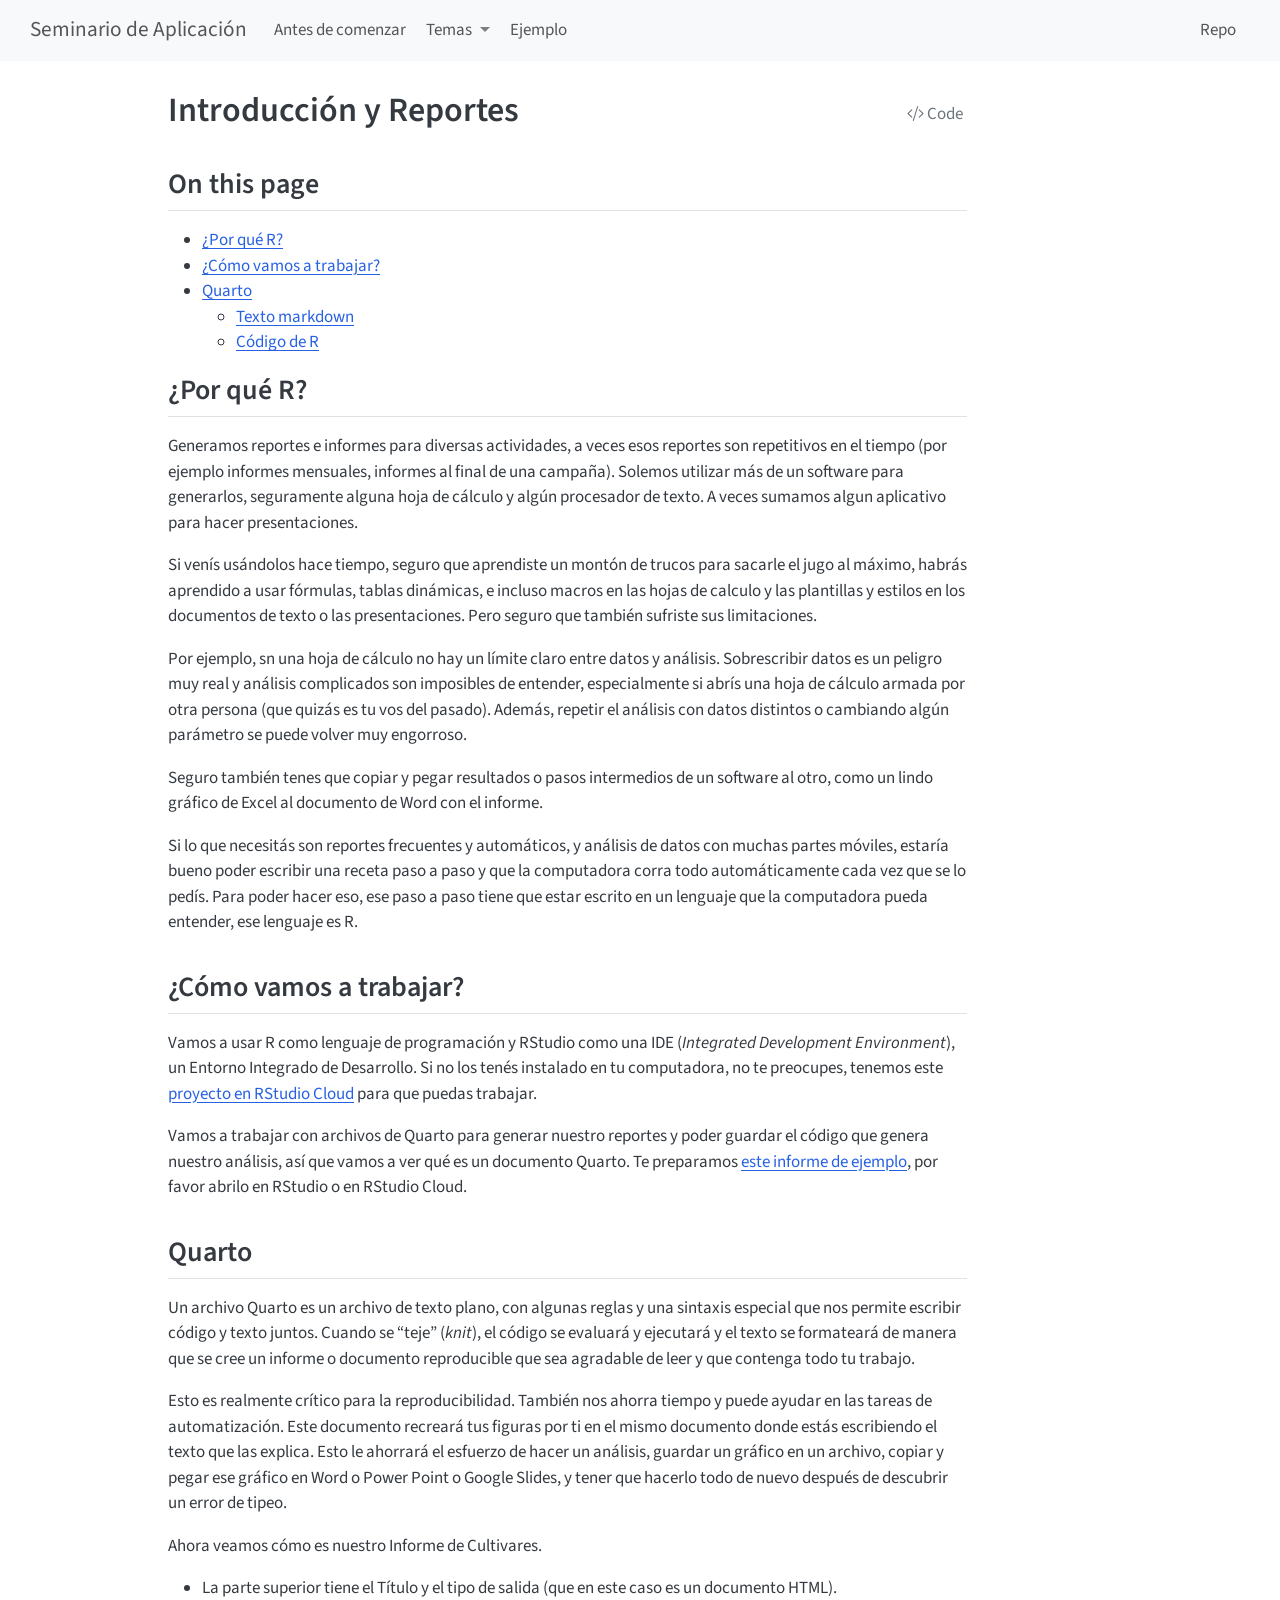
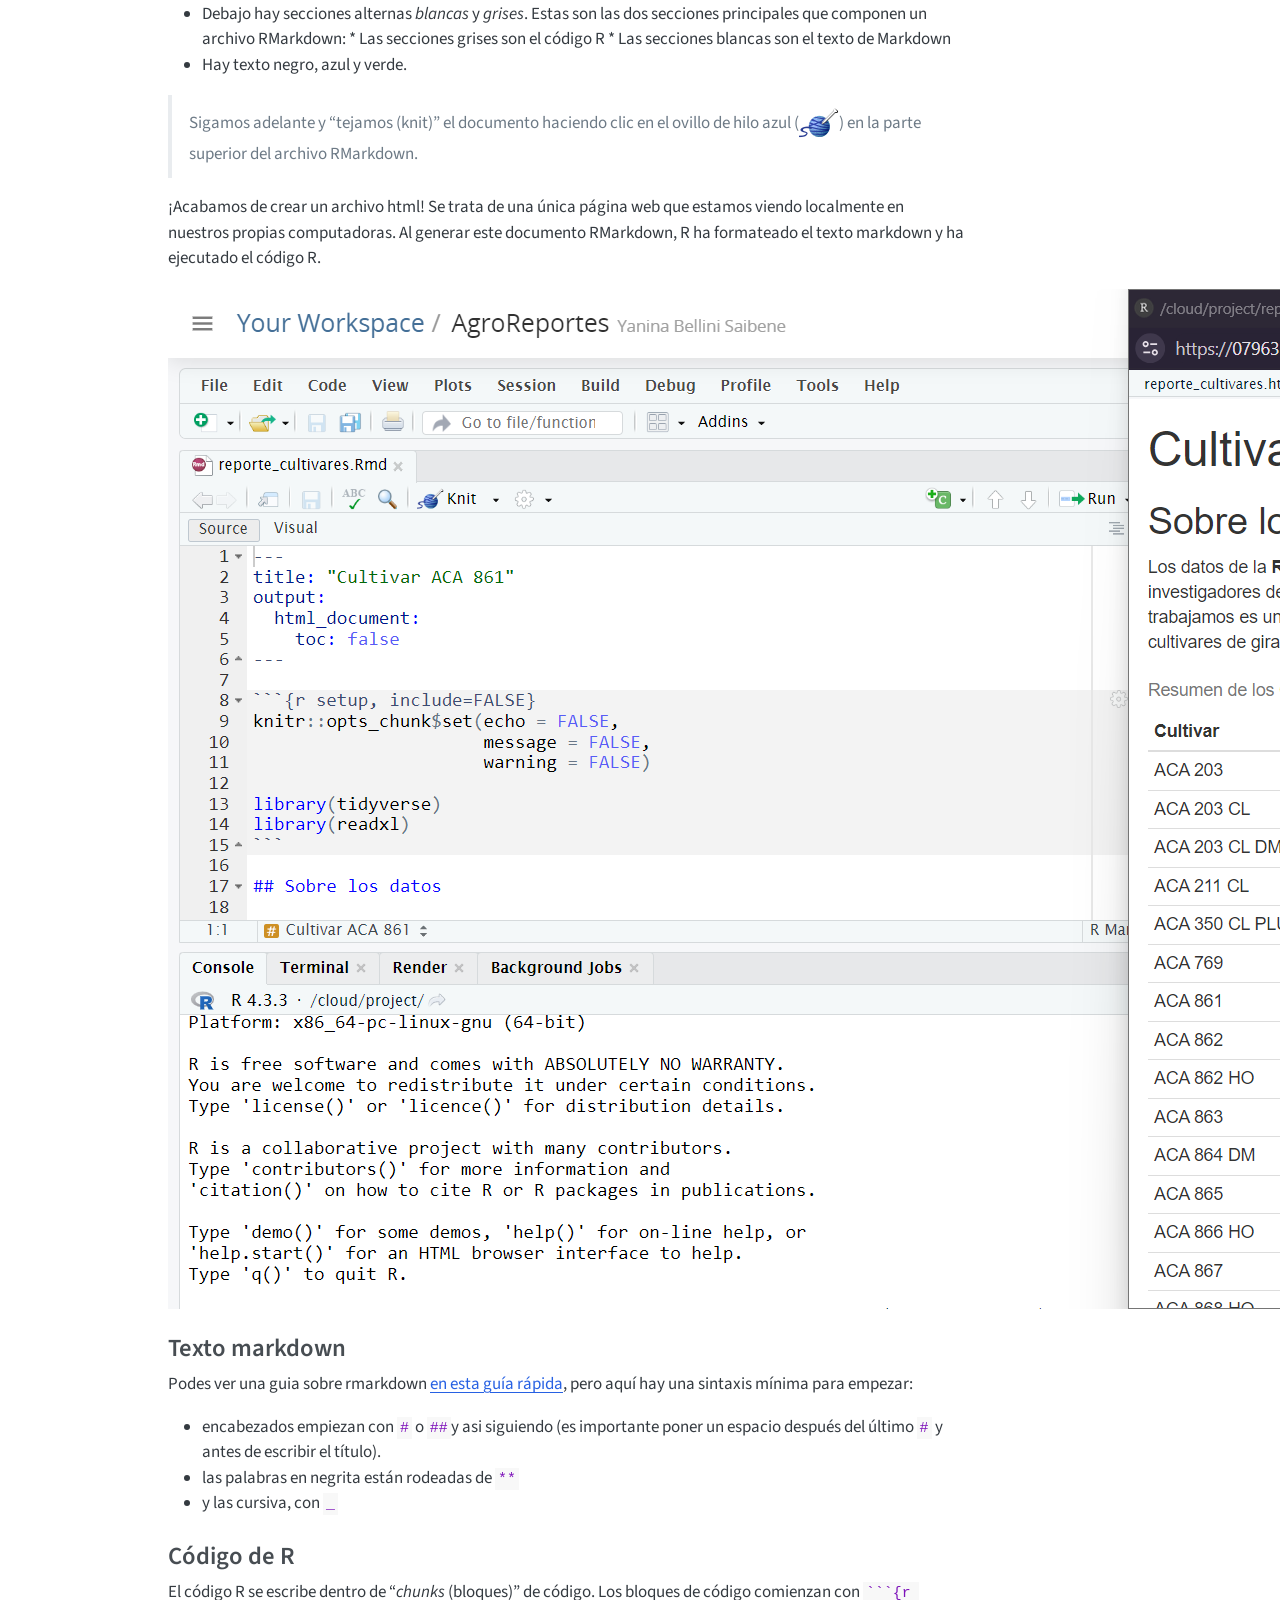
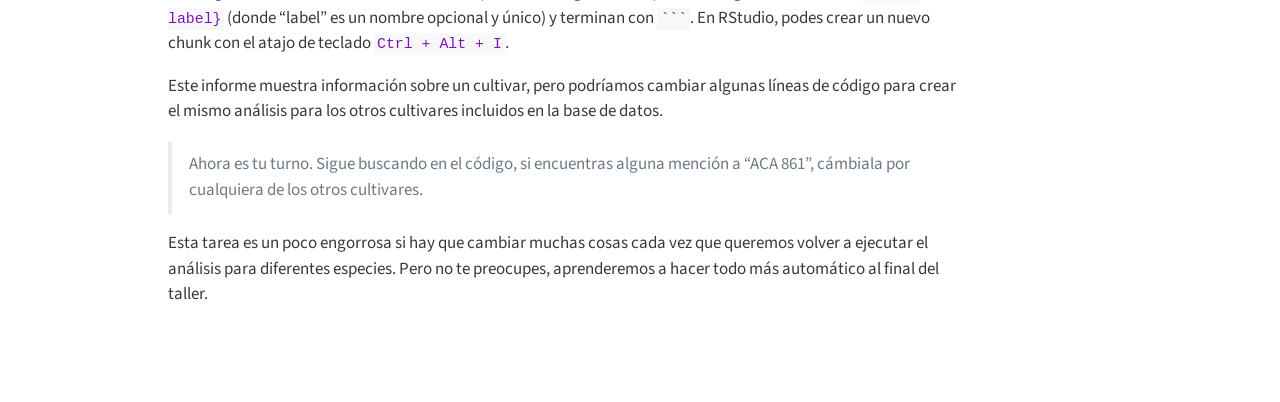
==== commit 0543ce96: "Version Quarto - Cambio todo a Quarto - Modifique el capitulo 1 para hablar de Quarto y no de markdo" ====
--- a/docs/01-introduction.html
+++ b/docs/01-introduction.html
@@ -1,479 +1,797 @@
 <!DOCTYPE html>
-
-<html>
-
-<head>
-
-<meta charset="utf-8" />
-<meta name="generator" content="pandoc" />
-<meta http-equiv="X-UA-Compatible" content="IE=EDGE" />
-
-
-
-
-<title>Introducción y Reportes</title>
-
-<script src="site_libs/header-attrs-2.26/header-attrs.js"></script>
-<script src="site_libs/jquery-3.6.0/jquery-3.6.0.min.js"></script>
-<meta name="viewport" content="width=device-width, initial-scale=1" />
-<link href="site_libs/bootstrap-3.3.5/css/cosmo.min.css" rel="stylesheet" />
-<script src="site_libs/bootstrap-3.3.5/js/bootstrap.min.js"></script>
-<script src="site_libs/bootstrap-3.3.5/shim/html5shiv.min.js"></script>
-<script src="site_libs/bootstrap-3.3.5/shim/respond.min.js"></script>
-<style>h1 {font-size: 34px;}
-       h1.title {font-size: 38px;}
-       h2 {font-size: 30px;}
-       h3 {font-size: 24px;}
-       h4 {font-size: 18px;}
-       h5 {font-size: 16px;}
-       h6 {font-size: 12px;}
-       code {color: inherit; background-color: rgba(0, 0, 0, 0.04);}
-       pre:not([class]) { background-color: white }</style>
-<script src="site_libs/navigation-1.1/tabsets.js"></script>
-<script src="site_libs/navigation-1.1/codefolding.js"></script>
-<script src="site_libs/navigation-1.1/sourceembed.js"></script>
-
-<style type="text/css">
-  code{white-space: pre-wrap;}
-  span.smallcaps{font-variant: small-caps;}
-  span.underline{text-decoration: underline;}
-  div.column{display: inline-block; vertical-align: top; width: 50%;}
-  div.hanging-indent{margin-left: 1.5em; text-indent: -1.5em;}
-  ul.task-list{list-style: none;}
-    </style>
-
-
-
-
-
-<style type="text/css">
-#rmd-source-code {
-  display: none;
+<html xmlns="http://www.w3.org/1999/xhtml" lang="en" xml:lang="en"><head>
+
+<meta charset="utf-8">
+<meta name="generator" content="quarto-1.8.26">
+
+<meta name="viewport" content="width=device-width, initial-scale=1.0, user-scalable=yes">
+
+
+<title>Introducción y Reportes – Seminario de Aplicación</title>
+<style>
+code{white-space: pre-wrap;}
+span.smallcaps{font-variant: small-caps;}
+div.columns{display: flex; gap: min(4vw, 1.5em);}
+div.column{flex: auto; overflow-x: auto;}
+div.hanging-indent{margin-left: 1.5em; text-indent: -1.5em;}
+ul.task-list{list-style: none;}
+ul.task-list li input[type="checkbox"] {
+  width: 0.8em;
+  margin: 0 0.8em 0.2em -1em; /* quarto-specific, see https://github.com/quarto-dev/quarto-cli/issues/4556 */ 
+  vertical-align: middle;
+}
+/* CSS for syntax highlighting */
+html { -webkit-text-size-adjust: 100%; }
+pre > code.sourceCode { white-space: pre; position: relative; }
+pre > code.sourceCode > span { display: inline-block; line-height: 1.25; }
+pre > code.sourceCode > span:empty { height: 1.2em; }
+.sourceCode { overflow: visible; }
+code.sourceCode > span { color: inherit; text-decoration: inherit; }
+div.sourceCode { margin: 1em 0; }
+pre.sourceCode { margin: 0; }
+@media screen {
+div.sourceCode { overflow: auto; }
+}
+@media print {
+pre > code.sourceCode { white-space: pre-wrap; }
+pre > code.sourceCode > span { text-indent: -5em; padding-left: 5em; }
+}
+pre.numberSource code
+  { counter-reset: source-line 0; }
+pre.numberSource code > span
+  { position: relative; left: -4em; counter-increment: source-line; }
+pre.numberSource code > span > a:first-child::before
+  { content: counter(source-line);
+    position: relative; left: -1em; text-align: right; vertical-align: baseline;
+    border: none; display: inline-block;
+    -webkit-touch-callout: none; -webkit-user-select: none;
+    -khtml-user-select: none; -moz-user-select: none;
+    -ms-user-select: none; user-select: none;
+    padding: 0 4px; width: 4em;
+  }
+pre.numberSource { margin-left: 3em;  padding-left: 4px; }
+div.sourceCode
+  {   }
+@media screen {
+pre > code.sourceCode > span > a:first-child::before { text-decoration: underline; }
 }
 </style>
 
 
-
-
-
-<style type = "text/css">
-.main-container {
-  max-width: 940px;
-  margin-left: auto;
-  margin-right: auto;
-}
-img {
-  max-width:100%;
-}
-.tabbed-pane {
-  padding-top: 12px;
-}
-.html-widget {
-  margin-bottom: 20px;
-}
-button.code-folding-btn:focus {
-  outline: none;
-}
-summary {
-  display: list-item;
-}
-details > summary > p:only-child {
-  display: inline;
-}
-pre code {
-  padding: 0;
-}
-</style>
-
-
-<style type="text/css">
-.dropdown-submenu {
-  position: relative;
-}
-.dropdown-submenu>.dropdown-menu {
-  top: 0;
-  left: 100%;
-  margin-top: -6px;
-  margin-left: -1px;
-  border-radius: 0 6px 6px 6px;
-}
-.dropdown-submenu:hover>.dropdown-menu {
-  display: block;
-}
-.dropdown-submenu>a:after {
-  display: block;
-  content: " ";
-  float: right;
-  width: 0;
-  height: 0;
-  border-color: transparent;
-  border-style: solid;
-  border-width: 5px 0 5px 5px;
-  border-left-color: #cccccc;
-  margin-top: 5px;
-  margin-right: -10px;
-}
-.dropdown-submenu:hover>a:after {
-  border-left-color: #adb5bd;
-}
-.dropdown-submenu.pull-left {
-  float: none;
-}
-.dropdown-submenu.pull-left>.dropdown-menu {
-  left: -100%;
-  margin-left: 10px;
-  border-radius: 6px 0 6px 6px;
-}
-</style>
-
-<script type="text/javascript">
-// manage active state of menu based on current page
-$(document).ready(function () {
-  // active menu anchor
-  href = window.location.pathname
-  href = href.substr(href.lastIndexOf('/') + 1)
-  if (href === "")
-    href = "index.html";
-  var menuAnchor = $('a[href="' + href + '"]');
-
-  // mark the anchor link active (and if it's in a dropdown, also mark that active)
-  var dropdown = menuAnchor.closest('li.dropdown');
-  if (window.bootstrap) { // Bootstrap 4+
-    menuAnchor.addClass('active');
-    dropdown.find('> .dropdown-toggle').addClass('active');
-  } else { // Bootstrap 3
-    menuAnchor.parent().addClass('active');
-    dropdown.addClass('active');
+<script src="site_libs/quarto-nav/quarto-nav.js"></script>
+<script src="site_libs/quarto-nav/headroom.min.js"></script>
+<script src="site_libs/clipboard/clipboard.min.js"></script>
+<script src="site_libs/quarto-search/autocomplete.umd.js"></script>
+<script src="site_libs/quarto-search/fuse.min.js"></script>
+<script src="site_libs/quarto-search/quarto-search.js"></script>
+<meta name="quarto:offset" content="./">
+<script src="site_libs/quarto-html/quarto.js" type="module"></script>
+<script src="site_libs/quarto-html/tabsets/tabsets.js" type="module"></script>
+<script src="site_libs/quarto-html/axe/axe-check.js" type="module"></script>
+<script src="site_libs/quarto-html/popper.min.js"></script>
+<script src="site_libs/quarto-html/tippy.umd.min.js"></script>
+<script src="site_libs/quarto-html/anchor.min.js"></script>
+<link href="site_libs/quarto-html/tippy.css" rel="stylesheet">
+<link href="site_libs/quarto-html/quarto-syntax-highlighting-0a95de2c3be981c2e03029825b16c585.css" rel="stylesheet" id="quarto-text-highlighting-styles">
+<script src="site_libs/bootstrap/bootstrap.min.js"></script>
+<link href="site_libs/bootstrap/bootstrap-icons.css" rel="stylesheet">
+<link href="site_libs/bootstrap/bootstrap-89e5a52b8dd8a0bdc4ebd6e7b82352b7.min.css" rel="stylesheet" append-hash="true" id="quarto-bootstrap" data-mode="light">
+<script id="quarto-search-options" type="application/json">{
+  "location": "navbar",
+  "copy-button": false,
+  "collapse-after": 3,
+  "panel-placement": "end",
+  "type": "overlay",
+  "limit": 50,
+  "keyboard-shortcut": [
+    "f",
+    "/",
+    "s"
+  ],
+  "show-item-context": false,
+  "language": {
+    "search-no-results-text": "No results",
+    "search-matching-documents-text": "matching documents",
+    "search-copy-link-title": "Copy link to search",
+    "search-hide-matches-text": "Hide additional matches",
+    "search-more-match-text": "more match in this document",
+    "search-more-matches-text": "more matches in this document",
+    "search-clear-button-title": "Clear",
+    "search-text-placeholder": "",
+    "search-detached-cancel-button-title": "Cancel",
+    "search-submit-button-title": "Submit",
+    "search-label": "Search"
   }
-
-  // Navbar adjustments
-  var navHeight = $(".navbar").first().height() + 15;
-  var style = document.createElement('style');
-  var pt = "padding-top: " + navHeight + "px; ";
-  var mt = "margin-top: -" + navHeight + "px; ";
-  var css = "";
-  // offset scroll position for anchor links (for fixed navbar)
-  for (var i = 1; i <= 6; i++) {
-    css += ".section h" + i + "{ " + pt + mt + "}\n";
-  }
-  style.innerHTML = "body {" + pt + "padding-bottom: 40px; }\n" + css;
-  document.head.appendChild(style);
-});
-</script>
-
-<!-- tabsets -->
-
-<style type="text/css">
-.tabset-dropdown > .nav-tabs {
-  display: inline-table;
-  max-height: 500px;
-  min-height: 44px;
-  overflow-y: auto;
-  border: 1px solid #ddd;
-  border-radius: 4px;
-}
-
-.tabset-dropdown > .nav-tabs > li.active:before, .tabset-dropdown > .nav-tabs.nav-tabs-open:before {
-  content: "\e259";
-  font-family: 'Glyphicons Halflings';
-  display: inline-block;
-  padding: 10px;
-  border-right: 1px solid #ddd;
-}
-
-.tabset-dropdown > .nav-tabs.nav-tabs-open > li.active:before {
-  content: "\e258";
-  font-family: 'Glyphicons Halflings';
-  border: none;
-}
-
-.tabset-dropdown > .nav-tabs > li.active {
-  display: block;
-}
-
-.tabset-dropdown > .nav-tabs > li > a,
-.tabset-dropdown > .nav-tabs > li > a:focus,
-.tabset-dropdown > .nav-tabs > li > a:hover {
-  border: none;
-  display: inline-block;
-  border-radius: 4px;
-  background-color: transparent;
-}
-
-.tabset-dropdown > .nav-tabs.nav-tabs-open > li {
-  display: block;
-  float: none;
-}
-
-.tabset-dropdown > .nav-tabs > li {
-  display: none;
-}
-</style>
-
-<!-- code folding -->
-<style type="text/css">
-.code-folding-btn { margin-bottom: 4px; }
-</style>
-
-
+}</script>
 
 
 </head>
 
-<body>
-
-
-<div class="container-fluid main-container">
-
-
-
-
-<div class="navbar navbar-default  navbar-fixed-top" role="navigation">
-  <div class="container">
-    <div class="navbar-header">
-      <button type="button" class="navbar-toggle collapsed" data-toggle="collapse" data-bs-toggle="collapse" data-target="#navbar" data-bs-target="#navbar">
-        <span class="icon-bar"></span>
-        <span class="icon-bar"></span>
-        <span class="icon-bar"></span>
-      </button>
-      <a class="navbar-brand" href="index.html">Seminario de Aplicación</a>
+<body class="nav-fixed quarto-light">
+
+<div id="quarto-search-results"></div>
+  <header id="quarto-header" class="headroom fixed-top">
+    <nav class="navbar navbar-expand-lg " data-bs-theme="dark">
+      <div class="navbar-container container-fluid">
+      <div class="navbar-brand-container mx-auto">
+    <a class="navbar-brand" href="./index.html">
+    <span class="navbar-title">Seminario de Aplicación</span>
+    </a>
+  </div>
+            <div id="quarto-search" class="" title="Search"></div>
+          <button class="navbar-toggler" type="button" data-bs-toggle="collapse" data-bs-target="#navbarCollapse" aria-controls="navbarCollapse" role="menu" aria-expanded="false" aria-label="Toggle navigation" onclick="if (window.quartoToggleHeadroom) { window.quartoToggleHeadroom(); }">
+  <span class="navbar-toggler-icon"></span>
+</button>
+          <div class="collapse navbar-collapse" id="navbarCollapse">
+            <ul class="navbar-nav navbar-nav-scroll me-auto">
+  <li class="nav-item">
+    <a class="nav-link" href="./prepare.html"> 
+<span class="menu-text">Antes de comenzar</span></a>
+  </li>  
+  <li class="nav-item dropdown ">
+    <a class="nav-link dropdown-toggle" href="#" id="nav-menu-temas" role="link" data-bs-toggle="dropdown" aria-expanded="false">
+ <span class="menu-text">Temas</span>
+    </a>
+    <ul class="dropdown-menu" aria-labelledby="nav-menu-temas">    
+        <li>
+    <a class="dropdown-item" href="./01-introduction.html">
+ <span class="dropdown-text">Introducción y reportes</span></a>
+  </li>  
+        <li>
+    <a class="dropdown-item" href="./02-reading-data.html">
+ <span class="dropdown-text">Leyendo datos</span></a>
+  </li>  
+        <li>
+    <a class="dropdown-item" href="./03-plotting-data.html">
+ <span class="dropdown-text">Graficando datos</span></a>
+  </li>  
+        <li>
+    <a class="dropdown-item" href="./04-data-manipulation.html">
+ <span class="dropdown-text">Maninpulación de datos</span></a>
+  </li>  
+        <li>
+    <a class="dropdown-item" href="./05-reports.html">
+ <span class="dropdown-text">Comunicando nuestro trabajo</span></a>
+  </li>  
+    </ul>
+  </li>
+  <li class="nav-item">
+    <a class="nav-link" href="./reporte_cultivares.html"> 
+<span class="menu-text">Ejemplo</span></a>
+  </li>  
+</ul>
+            <ul class="navbar-nav navbar-nav-scroll ms-auto">
+  <li class="nav-item">
+    <a class="nav-link" href="https://github.com/yabellini/AgroReportesConR"> 
+<span class="menu-text">Repo</span></a>
+  </li>  
+</ul>
+          </div> <!-- /navcollapse -->
+            <div class="quarto-navbar-tools">
+</div>
+      </div> <!-- /container-fluid -->
+    </nav>
+</header>
+<!-- content -->
+<div id="quarto-content" class="quarto-container page-columns page-rows-contents page-layout-article page-navbar">
+<!-- sidebar -->
+<!-- margin-sidebar -->
+    <div id="quarto-margin-sidebar" class="sidebar margin-sidebar zindex-bottom">
     </div>
-    <div id="navbar" class="navbar-collapse collapse">
-      <ul class="nav navbar-nav">
-        <li>
-  <a href="prepare.html">Antes de comenzar</a>
-</li>
-<li class="dropdown">
-  <a href="#" class="dropdown-toggle" data-toggle="dropdown" role="button" data-bs-toggle="dropdown" aria-expanded="false">
-    Temas
-     
-    <span class="caret"></span>
-  </a>
-  <ul class="dropdown-menu" role="menu">
-    <li>
-      <a href="01-introduction.html">Introducción y reportes</a>
-    </li>
-    <li>
-      <a href="02-reading-data.html">Leyendo datos</a>
-    </li>
-    <li>
-      <a href="03-plotting-data.html">Graficando datos</a>
-    </li>
-    <li>
-      <a href="04-data-manipulation.html">Maninpulación de datos</a>
-    </li>
-    <li>
-      <a href="05-reports.html">Comunicando nuestro trabajo</a>
-    </li>
+<!-- main -->
+<main class="content" id="quarto-document-content">
+
+<header id="title-block-header" class="quarto-title-block default">
+<div class="quarto-title">
+<div class="quarto-title-block"><div><h1 class="title">Introducción y Reportes</h1><button type="button" class="btn code-tools-button" id="quarto-code-tools-source"><i class="bi"></i> Code</button></div></div>
+</div>
+
+
+
+<div class="quarto-title-meta">
+
+    
+  
+    
+  </div>
+  
+
+
+</header>
+
+<nav id="TOC" role="doc-toc">
+    <h2 id="toc-title">On this page</h2>
+   
+  <ul>
+  <li><a href="#por-qué-r" id="toc-por-qué-r">¿Por qué R?</a></li>
+  <li><a href="#cómo-vamos-a-trabajar" id="toc-cómo-vamos-a-trabajar">¿Cómo vamos a trabajar?</a></li>
+  <li><a href="#quarto" id="toc-quarto">Quarto</a>
+  <ul>
+  <li><a href="#texto-markdown" id="toc-texto-markdown">Texto markdown</a></li>
+  <li><a href="#código-de-r" id="toc-código-de-r">Código de R</a></li>
+  </ul></li>
   </ul>
-</li>
-<li>
-  <a href="reporte_cultivares.html">Ejemplo</a>
-</li>
-      </ul>
-      <ul class="nav navbar-nav navbar-right">
-        <li>
-  <a href="https://github.com/yabellini/AgroReportesConR">Repo</a>
-</li>
-      </ul>
-    </div><!--/.nav-collapse -->
-  </div><!--/.container -->
-</div><!--/.navbar -->
-
-<div id="header">
-
-<div class="btn-group pull-right float-right">
-<button type="button" class="btn btn-default btn-xs btn-secondary btn-sm dropdown-toggle" data-toggle="dropdown" data-bs-toggle="dropdown" aria-haspopup="true" aria-expanded="false"><span>Code</span> <span class="caret"></span></button>
-<ul class="dropdown-menu dropdown-menu-right" style="min-width: 50px;">
-<li><a id="rmd-download-source" href="#">Download Rmd</a></li>
-</ul>
-</div>
-
-
-
-<h1 class="title toc-ignore">Introducción y Reportes</h1>
-
-</div>
-
-<div id="TOC">
-<ul>
-<li><a href="#por-qué-r" id="toc-por-qué-r">¿Por qué R?</a></li>
-<li><a href="#cómo-vamos-a-trabajar"
-id="toc-cómo-vamos-a-trabajar">¿Cómo vamos a trabajar?</a></li>
-<li><a href="#rmarkdown" id="toc-rmarkdown">RMarkdown</a>
-<ul>
-<li><a href="#texto-markdown" id="toc-texto-markdown">Texto
-markdown</a></li>
-<li><a href="#código-de-r" id="toc-código-de-r">Código de R</a></li>
-</ul></li>
-</ul>
-</div>
-
-<div id="por-qué-r" class="section level2">
-<h2>¿Por qué R?</h2>
-<p>Generamos reportes e informes para diversas actividades, a veces esos
-reportes son repetitivos en el tiempo (por ejemplo informes mensuales,
-informes al final de una campaña). Solemos utilizar más de un software
-para generarlos, seguramente alguna hoja de cálculo y algún procesador
-de texto. A veces sumamos algun aplicativo para hacer
-presentaciones.</p>
-<p>Si venís usándolos hace tiempo, seguro que aprendiste un montón de
-trucos para sacarle el jugo al máximo, habrás aprendido a usar fórmulas,
-tablas dinámicas, e incluso macros en las hojas de calculo y las
-plantillas y estilos en los documentos de texto o las presentaciones.
-Pero seguro que también sufriste sus limitaciones.</p>
-<p>Por ejemplo, sn una hoja de cálculo no hay un límite claro entre
-datos y análisis. Sobrescribir datos es un peligro muy real y análisis
-complicados son imposibles de entender, especialmente si abrís una hoja
-de cálculo armada por otra persona (que quizás es tu vos del pasado).
-Además, repetir el análisis con datos distintos o cambiando algún
-parámetro se puede volver muy engorroso.</p>
-<p>Seguro también tenes que copiar y pegar resultados o pasos
-intermedios de un software al otro, como un lindo gráfico de Excel al
-documento de Word con el informe.</p>
-<p>Si lo que necesitás son reportes frecuentes y automáticos, y análisis
-de datos con muchas partes móviles, estaría bueno poder escribir una
-receta paso a paso y que la computadora corra todo automáticamente cada
-vez que se lo pedís. Para poder hacer eso, ese paso a paso tiene que
-estar escrito en un lenguaje que la computadora pueda entender, ese
-lenguaje es R.</p>
-</div>
-<div id="cómo-vamos-a-trabajar" class="section level2">
-<h2>¿Cómo vamos a trabajar?</h2>
-<p>Vamos a usar R como lenguaje de programación y RStudio como una IDE
-(Integrated Development Environment), un Entorno Integrado de
-Desarrollo. Si no los tenés instalado en tu computadora, no te
-preocupes, tenemos este <a
-href="https://posit.cloud/content/6431286">proyecto en RStudio Cloud</a>
-para que puedas trabajar.</p>
-<p>Vamos a trabajar con archivos de RMarkdown para generar nuestro
-reportes y poder guardar el código que genera nuestro análisis, así que
-vamos a ver qué es un documento RMarkdown. Te preparamos <a
-href="https://github.com/yabellini/AgroReportesConR/blob/main/reporte_cultivares.Rmd">este
-informe de ejemplo</a>, por favor abrilo en RStudio o en RStudio
-Cloud.</p>
-</div>
-<div id="rmarkdown" class="section level2">
-<h2>RMarkdown</h2>
-<p>Un archivo RMarkdown es un archivo de texto plano, con algunas reglas
-y una sintaxis especial que nos permite escribir código y texto juntos.
-Cuando se “teje” (<em>knit</em>), el código se evaluará y ejecutará y el
-texto se formateará de manera que se cree un informe o documento
-reproducible que sea agradable de leer y que contenga todo tu
-trabajo.</p>
-<p>Esto es realmente crítico para la reproducibilidad. También nos
-ahorra tiempo y puede ayudar en las tareas de automatización. Este
-documento recreará tus figuras por ti en el mismo documento donde estás
-escribiendo el texto que las explica. Esto le ahorrará el esfuerzo de
-hacer un análisis, guardar un gráfico en un archivo, copiar y pegar ese
-gráfico en Word o Power Point o Google Slides, y tener que hacerlo todo
-de nuevo después de descubrir un error de tipeo.</p>
+</nav>
+<section id="por-qué-r" class="level2">
+<h2 class="anchored" data-anchor-id="por-qué-r">¿Por qué R?</h2>
+<p>Generamos reportes e informes para diversas actividades, a veces esos reportes son repetitivos en el tiempo (por ejemplo informes mensuales, informes al final de una campaña). Solemos utilizar más de un software para generarlos, seguramente alguna hoja de cálculo y algún procesador de texto. A veces sumamos algun aplicativo para hacer presentaciones.</p>
+<p>Si venís usándolos hace tiempo, seguro que aprendiste un montón de trucos para sacarle el jugo al máximo, habrás aprendido a usar fórmulas, tablas dinámicas, e incluso macros en las hojas de calculo y las plantillas y estilos en los documentos de texto o las presentaciones. Pero seguro que también sufriste sus limitaciones.</p>
+<p>Por ejemplo, sn una hoja de cálculo no hay un límite claro entre datos y análisis. Sobrescribir datos es un peligro muy real y análisis complicados son imposibles de entender, especialmente si abrís una hoja de cálculo armada por otra persona (que quizás es tu vos del pasado). Además, repetir el análisis con datos distintos o cambiando algún parámetro se puede volver muy engorroso.</p>
+<p>Seguro también tenes que copiar y pegar resultados o pasos intermedios de un software al otro, como un lindo gráfico de Excel al documento de Word con el informe.</p>
+<p>Si lo que necesitás son reportes frecuentes y automáticos, y análisis de datos con muchas partes móviles, estaría bueno poder escribir una receta paso a paso y que la computadora corra todo automáticamente cada vez que se lo pedís. Para poder hacer eso, ese paso a paso tiene que estar escrito en un lenguaje que la computadora pueda entender, ese lenguaje es R.</p>
+</section>
+<section id="cómo-vamos-a-trabajar" class="level2">
+<h2 class="anchored" data-anchor-id="cómo-vamos-a-trabajar">¿Cómo vamos a trabajar?</h2>
+<p>Vamos a usar R como lenguaje de programación y RStudio como una IDE (<em>Integrated Development Environment</em>), un Entorno Integrado de Desarrollo. Si no los tenés instalado en tu computadora, no te preocupes, tenemos este <a href="https://posit.cloud/content/6431286">proyecto en RStudio Cloud</a> para que puedas trabajar.</p>
+<p>Vamos a trabajar con archivos de Quarto para generar nuestro reportes y poder guardar el código que genera nuestro análisis, así que vamos a ver qué es un documento Quarto. Te preparamos <a href="https://github.com/yabellini/AgroReportesConR/blob/main/reporte_cultivares.qmd">este informe de ejemplo</a>, por favor abrilo en RStudio o en RStudio Cloud.</p>
+</section>
+<section id="quarto" class="level2">
+<h2 class="anchored" data-anchor-id="quarto">Quarto</h2>
+<p>Un archivo Quarto es un archivo de texto plano, con algunas reglas y una sintaxis especial que nos permite escribir código y texto juntos. Cuando se “teje” (<em>knit</em>), el código se evaluará y ejecutará y el texto se formateará de manera que se cree un informe o documento reproducible que sea agradable de leer y que contenga todo tu trabajo.</p>
+<p>Esto es realmente crítico para la reproducibilidad. También nos ahorra tiempo y puede ayudar en las tareas de automatización. Este documento recreará tus figuras por ti en el mismo documento donde estás escribiendo el texto que las explica. Esto le ahorrará el esfuerzo de hacer un análisis, guardar un gráfico en un archivo, copiar y pegar ese gráfico en Word o Power Point o Google Slides, y tener que hacerlo todo de nuevo después de descubrir un error de tipeo.</p>
 <p>Ahora veamos cómo es nuestro Informe de Cultivares.</p>
 <ul>
-<li>La parte superior tiene el Título y el tipo de salida (que en este
-caso es un documento HTML).</li>
-<li>Debajo hay secciones alternas <em>blancas</em> y <em>grises</em>.
-Estas son las dos secciones principales que componen un archivo
-RMarkdown: * Las secciones grises son el código R * Las secciones
-blancas son el texto de Markdown</li>
+<li>La parte superior tiene el Título y el tipo de salida (que en este caso es un documento HTML).</li>
+<li>Debajo hay secciones alternas <em>blancas</em> y <em>grises</em>. Estas son las dos secciones principales que componen un archivo RMarkdown: * Las secciones grises son el código R * Las secciones blancas son el texto de Markdown</li>
 <li>Hay texto negro, azul y verde.</li>
 </ul>
-<blockquote>
-<p>Sigamos adelante y “tejamos (knit)” el documento haciendo clic en el
-ovillo de hilo azul (<img src="img/knit-boton.png">) en la parte
-superior del archivo RMarkdown.</p>
+<blockquote class="blockquote">
+<p>Sigamos adelante y “tejamos (knit)” el documento haciendo clic en el ovillo de hilo azul (<img src="img/knit-boton.png">) en la parte superior del archivo RMarkdown.</p>
 </blockquote>
-<p>¡Acabamos de crear un archivo html! Se trata de una única página web
-que estamos viendo localmente en nuestros propias computadoras. Al
-generar este documento RMarkdown, R ha formateado el texto markdown y ha
-ejecutado el código R.</p>
-<p><img src="img/markdown-knit.png" alt="Rmarkdown a la izquierda. Documento generado a la derecha"/></p>
-<div id="texto-markdown" class="section level3">
-<h3>Texto markdown</h3>
-<p>Podes ver una guia sobre rmarkdown <a
-href="https://raw.githubusercontent.com/rstudio/cheatsheets/main/translations/spanish/rmarkdown_es.pdf">en
-esta guía rápida</a>, pero aquí hay una sintaxis mínima para
-empezar:</p>
+<p>¡Acabamos de crear un archivo html! Se trata de una única página web que estamos viendo localmente en nuestros propias computadoras. Al generar este documento RMarkdown, R ha formateado el texto markdown y ha ejecutado el código R.</p>
+<p><img src="img/markdown-knit.png" alt="Rmarkdown a la izquierda. Documento generado a la derecha"></p>
+<section id="texto-markdown" class="level3">
+<h3 class="anchored" data-anchor-id="texto-markdown">Texto markdown</h3>
+<p>Podes ver una guia sobre rmarkdown <a href="https://raw.githubusercontent.com/rstudio/cheatsheets/main/translations/spanish/rmarkdown_es.pdf">en esta guía rápida</a>, pero aquí hay una sintaxis mínima para empezar:</p>
 <ul>
-<li>encabezados empiezan con <code>#</code> o <code>##</code>y asi
-siguiendo (es importante poner un espacio después del último
-<code>#</code> y antes de escribir el título).</li>
+<li>encabezados empiezan con <code>#</code> o <code>##</code>y asi siguiendo (es importante poner un espacio después del último <code>#</code> y antes de escribir el título).</li>
 <li>las palabras en negrita están rodeadas de <code>**</code></li>
 <li>y las cursiva, con <code>_</code></li>
 </ul>
-</div>
-<div id="código-de-r" class="section level3">
-<h3>Código de R</h3>
-<p>El código R se escribe dentro de “<em>chunks</em> (bloques)” de
-código. Los bloques de código comienzan con <code>```{r label}</code>
-(donde “label” es un nombre opcional y único) y terminan con
-<code>```</code>. En RStudio, podes crear un nuevo chunk con el atajo de
-teclado <code>Ctrl + Alt + I</code>.</p>
-<p>Este informe muestra información sobre un cultivar, pero podríamos
-cambiar algunas líneas de código para crear el mismo análisis para los
-otros cultivares incluidos en la base de datos.</p>
-<blockquote>
-<p>Ahora es tu turno. Sigue buscando en el código, si encuentras alguna
-mención a “ACA 861”, cámbiala por cualquiera de los otros
-cultivares.</p>
+</section>
+<section id="código-de-r" class="level3">
+<h3 class="anchored" data-anchor-id="código-de-r">Código de R</h3>
+<p>El código R se escribe dentro de “<em>chunks</em> (bloques)” de código. Los bloques de código comienzan con <code>```{r label}</code> (donde “label” es un nombre opcional y único) y terminan con <code>```</code>. En RStudio, podes crear un nuevo chunk con el atajo de teclado <code>Ctrl + Alt + I</code>.</p>
+<p>Este informe muestra información sobre un cultivar, pero podríamos cambiar algunas líneas de código para crear el mismo análisis para los otros cultivares incluidos en la base de datos.</p>
+<blockquote class="blockquote">
+<p>Ahora es tu turno. Sigue buscando en el código, si encuentras alguna mención a “ACA 861”, cámbiala por cualquiera de los otros cultivares.</p>
 </blockquote>
-<p>Esta tarea es un poco engorrosa si hay que cambiar muchas cosas cada
-vez que queremos volver a ejecutar el análisis para diferentes especies.
-Pero no te preocupes, aprenderemos a hacer todo más automático al final
-del taller.</p>
-</div>
-</div>
-
-<div id="rmd-source-code">[base64]/[base64]</div>
-
-
-
-</div>
-
-<script>
-
-// add bootstrap table styles to pandoc tables
-function bootstrapStylePandocTables() {
-  $('tr.odd').parent('tbody').parent('table').addClass('table table-condensed');
-}
-$(document).ready(function () {
-  bootstrapStylePandocTables();
-});
-
-
-</script>
-
-<!-- tabsets -->
-
-<script>
-$(document).ready(function () {
-  window.buildTabsets("TOC");
-});
-
-$(document).ready(function () {
-  $('.tabset-dropdown > .nav-tabs > li').click(function () {
-    $(this).parent().toggleClass('nav-tabs-open');
+<p>Esta tarea es un poco engorrosa si hay que cambiar muchas cosas cada vez que queremos volver a ejecutar el análisis para diferentes especies. Pero no te preocupes, aprenderemos a hacer todo más automático al final del taller.</p>
+
+
+<!-- -->
+
+</section>
+</section>
+
+</main> <!-- /main -->
+<script id="quarto-html-after-body" type="application/javascript">
+  window.document.addEventListener("DOMContentLoaded", function (event) {
+    const icon = "";
+    const anchorJS = new window.AnchorJS();
+    anchorJS.options = {
+      placement: 'right',
+      icon: icon
+    };
+    anchorJS.add('.anchored');
+    const isCodeAnnotation = (el) => {
+      for (const clz of el.classList) {
+        if (clz.startsWith('code-annotation-')) {                     
+          return true;
+        }
+      }
+      return false;
+    }
+    const onCopySuccess = function(e) {
+      // button target
+      const button = e.trigger;
+      // don't keep focus
+      button.blur();
+      // flash "checked"
+      button.classList.add('code-copy-button-checked');
+      var currentTitle = button.getAttribute("title");
+      button.setAttribute("title", "Copied!");
+      let tooltip;
+      if (window.bootstrap) {
+        button.setAttribute("data-bs-toggle", "tooltip");
+        button.setAttribute("data-bs-placement", "left");
+        button.setAttribute("data-bs-title", "Copied!");
+        tooltip = new bootstrap.Tooltip(button, 
+          { trigger: "manual", 
+            customClass: "code-copy-button-tooltip",
+            offset: [0, -8]});
+        tooltip.show();    
+      }
+      setTimeout(function() {
+        if (tooltip) {
+          tooltip.hide();
+          button.removeAttribute("data-bs-title");
+          button.removeAttribute("data-bs-toggle");
+          button.removeAttribute("data-bs-placement");
+        }
+        button.setAttribute("title", currentTitle);
+        button.classList.remove('code-copy-button-checked');
+      }, 1000);
+      // clear code selection
+      e.clearSelection();
+    }
+    const getTextToCopy = function(trigger) {
+      const outerScaffold = trigger.parentElement.cloneNode(true);
+      const codeEl = outerScaffold.querySelector('code');
+      for (const childEl of codeEl.children) {
+        if (isCodeAnnotation(childEl)) {
+          childEl.remove();
+        }
+      }
+      return codeEl.innerText;
+    }
+    const clipboard = new window.ClipboardJS('.code-copy-button:not([data-in-quarto-modal])', {
+      text: getTextToCopy
+    });
+    clipboard.on('success', onCopySuccess);
+    if (window.document.getElementById('quarto-embedded-source-code-modal')) {
+      const clipboardModal = new window.ClipboardJS('.code-copy-button[data-in-quarto-modal]', {
+        text: getTextToCopy,
+        container: window.document.getElementById('quarto-embedded-source-code-modal')
+      });
+      clipboardModal.on('success', onCopySuccess);
+    }
+    const viewSource = window.document.getElementById('quarto-view-source') ||
+                       window.document.getElementById('quarto-code-tools-source');
+    if (viewSource) {
+      const sourceUrl = viewSource.getAttribute("data-quarto-source-url");
+      viewSource.addEventListener("click", function(e) {
+        if (sourceUrl) {
+          // rstudio viewer pane
+          if (/\bcapabilities=\b/.test(window.location)) {
+            window.open(sourceUrl);
+          } else {
+            window.location.href = sourceUrl;
+          }
+        } else {
+          const modal = new bootstrap.Modal(document.getElementById('quarto-embedded-source-code-modal'));
+          modal.show();
+        }
+        return false;
+      });
+    }
+    function toggleCodeHandler(show) {
+      return function(e) {
+        const detailsSrc = window.document.querySelectorAll(".cell > details > .sourceCode");
+        for (let i=0; i<detailsSrc.length; i++) {
+          const details = detailsSrc[i].parentElement;
+          if (show) {
+            details.open = true;
+          } else {
+            details.removeAttribute("open");
+          }
+        }
+        const cellCodeDivs = window.document.querySelectorAll(".cell > .sourceCode");
+        const fromCls = show ? "hidden" : "unhidden";
+        const toCls = show ? "unhidden" : "hidden";
+        for (let i=0; i<cellCodeDivs.length; i++) {
+          const codeDiv = cellCodeDivs[i];
+          if (codeDiv.classList.contains(fromCls)) {
+            codeDiv.classList.remove(fromCls);
+            codeDiv.classList.add(toCls);
+          } 
+        }
+        return false;
+      }
+    }
+    const hideAllCode = window.document.getElementById("quarto-hide-all-code");
+    if (hideAllCode) {
+      hideAllCode.addEventListener("click", toggleCodeHandler(false));
+    }
+    const showAllCode = window.document.getElementById("quarto-show-all-code");
+    if (showAllCode) {
+      showAllCode.addEventListener("click", toggleCodeHandler(true));
+    }
+      var localhostRegex = new RegExp(/^(?:http|https):\/\/localhost\:?[0-9]*\//);
+      var mailtoRegex = new RegExp(/^mailto:/);
+        var filterRegex = new RegExp('/' + window.location.host + '/');
+      var isInternal = (href) => {
+          return filterRegex.test(href) || localhostRegex.test(href) || mailtoRegex.test(href);
+      }
+      // Inspect non-navigation links and adorn them if external
+     var links = window.document.querySelectorAll('a[href]:not(.nav-link):not(.navbar-brand):not(.toc-action):not(.sidebar-link):not(.sidebar-item-toggle):not(.pagination-link):not(.no-external):not([aria-hidden]):not(.dropdown-item):not(.quarto-navigation-tool):not(.about-link)');
+      for (var i=0; i<links.length; i++) {
+        const link = links[i];
+        if (!isInternal(link.href)) {
+          // undo the damage that might have been done by quarto-nav.js in the case of
+          // links that we want to consider external
+          if (link.dataset.originalHref !== undefined) {
+            link.href = link.dataset.originalHref;
+          }
+        }
+      }
+    function tippyHover(el, contentFn, onTriggerFn, onUntriggerFn) {
+      const config = {
+        allowHTML: true,
+        maxWidth: 500,
+        delay: 100,
+        arrow: false,
+        appendTo: function(el) {
+            return el.parentElement;
+        },
+        interactive: true,
+        interactiveBorder: 10,
+        theme: 'quarto',
+        placement: 'bottom-start',
+      };
+      if (contentFn) {
+        config.content = contentFn;
+      }
+      if (onTriggerFn) {
+        config.onTrigger = onTriggerFn;
+      }
+      if (onUntriggerFn) {
+        config.onUntrigger = onUntriggerFn;
+      }
+      window.tippy(el, config); 
+    }
+    const noterefs = window.document.querySelectorAll('a[role="doc-noteref"]');
+    for (var i=0; i<noterefs.length; i++) {
+      const ref = noterefs[i];
+      tippyHover(ref, function() {
+        // use id or data attribute instead here
+        let href = ref.getAttribute('data-footnote-href') || ref.getAttribute('href');
+        try { href = new URL(href).hash; } catch {}
+        const id = href.replace(/^#\/?/, "");
+        const note = window.document.getElementById(id);
+        if (note) {
+          return note.innerHTML;
+        } else {
+          return "";
+        }
+      });
+    }
+    const xrefs = window.document.querySelectorAll('a.quarto-xref');
+    const processXRef = (id, note) => {
+      // Strip column container classes
+      const stripColumnClz = (el) => {
+        el.classList.remove("page-full", "page-columns");
+        if (el.children) {
+          for (const child of el.children) {
+            stripColumnClz(child);
+          }
+        }
+      }
+      stripColumnClz(note)
+      if (id === null || id.startsWith('sec-')) {
+        // Special case sections, only their first couple elements
+        const container = document.createElement("div");
+        if (note.children && note.children.length > 2) {
+          container.appendChild(note.children[0].cloneNode(true));
+          for (let i = 1; i < note.children.length; i++) {
+            const child = note.children[i];
+            if (child.tagName === "P" && child.innerText === "") {
+              continue;
+            } else {
+              container.appendChild(child.cloneNode(true));
+              break;
+            }
+          }
+          if (window.Quarto?.typesetMath) {
+            window.Quarto.typesetMath(container);
+          }
+          return container.innerHTML
+        } else {
+          if (window.Quarto?.typesetMath) {
+            window.Quarto.typesetMath(note);
+          }
+          return note.innerHTML;
+        }
+      } else {
+        // Remove any anchor links if they are present
+        const anchorLink = note.querySelector('a.anchorjs-link');
+        if (anchorLink) {
+          anchorLink.remove();
+        }
+        if (window.Quarto?.typesetMath) {
+          window.Quarto.typesetMath(note);
+        }
+        if (note.classList.contains("callout")) {
+          return note.outerHTML;
+        } else {
+          return note.innerHTML;
+        }
+      }
+    }
+    for (var i=0; i<xrefs.length; i++) {
+      const xref = xrefs[i];
+      tippyHover(xref, undefined, function(instance) {
+        instance.disable();
+        let url = xref.getAttribute('href');
+        let hash = undefined; 
+        if (url.startsWith('#')) {
+          hash = url;
+        } else {
+          try { hash = new URL(url).hash; } catch {}
+        }
+        if (hash) {
+          const id = hash.replace(/^#\/?/, "");
+          const note = window.document.getElementById(id);
+          if (note !== null) {
+            try {
+              const html = processXRef(id, note.cloneNode(true));
+              instance.setContent(html);
+            } finally {
+              instance.enable();
+              instance.show();
+            }
+          } else {
+            // See if we can fetch this
+            fetch(url.split('#')[0])
+            .then(res => res.text())
+            .then(html => {
+              const parser = new DOMParser();
+              const htmlDoc = parser.parseFromString(html, "text/html");
+              const note = htmlDoc.getElementById(id);
+              if (note !== null) {
+                const html = processXRef(id, note);
+                instance.setContent(html);
+              } 
+            }).finally(() => {
+              instance.enable();
+              instance.show();
+            });
+          }
+        } else {
+          // See if we can fetch a full url (with no hash to target)
+          // This is a special case and we should probably do some content thinning / targeting
+          fetch(url)
+          .then(res => res.text())
+          .then(html => {
+            const parser = new DOMParser();
+            const htmlDoc = parser.parseFromString(html, "text/html");
+            const note = htmlDoc.querySelector('main.content');
+            if (note !== null) {
+              // This should only happen for chapter cross references
+              // (since there is no id in the URL)
+              // remove the first header
+              if (note.children.length > 0 && note.children[0].tagName === "HEADER") {
+                note.children[0].remove();
+              }
+              const html = processXRef(null, note);
+              instance.setContent(html);
+            } 
+          }).finally(() => {
+            instance.enable();
+            instance.show();
+          });
+        }
+      }, function(instance) {
+      });
+    }
+        let selectedAnnoteEl;
+        const selectorForAnnotation = ( cell, annotation) => {
+          let cellAttr = 'data-code-cell="' + cell + '"';
+          let lineAttr = 'data-code-annotation="' +  annotation + '"';
+          const selector = 'span[' + cellAttr + '][' + lineAttr + ']';
+          return selector;
+        }
+        const selectCodeLines = (annoteEl) => {
+          const doc = window.document;
+          const targetCell = annoteEl.getAttribute("data-target-cell");
+          const targetAnnotation = annoteEl.getAttribute("data-target-annotation");
+          const annoteSpan = window.document.querySelector(selectorForAnnotation(targetCell, targetAnnotation));
+          const lines = annoteSpan.getAttribute("data-code-lines").split(",");
+          const lineIds = lines.map((line) => {
+            return targetCell + "-" + line;
+          })
+          let top = null;
+          let height = null;
+          let parent = null;
+          if (lineIds.length > 0) {
+              //compute the position of the single el (top and bottom and make a div)
+              const el = window.document.getElementById(lineIds[0]);
+              top = el.offsetTop;
+              height = el.offsetHeight;
+              parent = el.parentElement.parentElement;
+            if (lineIds.length > 1) {
+              const lastEl = window.document.getElementById(lineIds[lineIds.length - 1]);
+              const bottom = lastEl.offsetTop + lastEl.offsetHeight;
+              height = bottom - top;
+            }
+            if (top !== null && height !== null && parent !== null) {
+              // cook up a div (if necessary) and position it 
+              let div = window.document.getElementById("code-annotation-line-highlight");
+              if (div === null) {
+                div = window.document.createElement("div");
+                div.setAttribute("id", "code-annotation-line-highlight");
+                div.style.position = 'absolute';
+                parent.appendChild(div);
+              }
+              div.style.top = top - 2 + "px";
+              div.style.height = height + 4 + "px";
+              div.style.left = 0;
+              let gutterDiv = window.document.getElementById("code-annotation-line-highlight-gutter");
+              if (gutterDiv === null) {
+                gutterDiv = window.document.createElement("div");
+                gutterDiv.setAttribute("id", "code-annotation-line-highlight-gutter");
+                gutterDiv.style.position = 'absolute';
+                const codeCell = window.document.getElementById(targetCell);
+                const gutter = codeCell.querySelector('.code-annotation-gutter');
+                gutter.appendChild(gutterDiv);
+              }
+              gutterDiv.style.top = top - 2 + "px";
+              gutterDiv.style.height = height + 4 + "px";
+            }
+            selectedAnnoteEl = annoteEl;
+          }
+        };
+        const unselectCodeLines = () => {
+          const elementsIds = ["code-annotation-line-highlight", "code-annotation-line-highlight-gutter"];
+          elementsIds.forEach((elId) => {
+            const div = window.document.getElementById(elId);
+            if (div) {
+              div.remove();
+            }
+          });
+          selectedAnnoteEl = undefined;
+        };
+          // Handle positioning of the toggle
+      window.addEventListener(
+        "resize",
+        throttle(() => {
+          elRect = undefined;
+          if (selectedAnnoteEl) {
+            selectCodeLines(selectedAnnoteEl);
+          }
+        }, 10)
+      );
+      function throttle(fn, ms) {
+      let throttle = false;
+      let timer;
+        return (...args) => {
+          if(!throttle) { // first call gets through
+              fn.apply(this, args);
+              throttle = true;
+          } else { // all the others get throttled
+              if(timer) clearTimeout(timer); // cancel #2
+              timer = setTimeout(() => {
+                fn.apply(this, args);
+                timer = throttle = false;
+              }, ms);
+          }
+        };
+      }
+        // Attach click handler to the DT
+        const annoteDls = window.document.querySelectorAll('dt[data-target-cell]');
+        for (const annoteDlNode of annoteDls) {
+          annoteDlNode.addEventListener('click', (event) => {
+            const clickedEl = event.target;
+            if (clickedEl !== selectedAnnoteEl) {
+              unselectCodeLines();
+              const activeEl = window.document.querySelector('dt[data-target-cell].code-annotation-active');
+              if (activeEl) {
+                activeEl.classList.remove('code-annotation-active');
+              }
+              selectCodeLines(clickedEl);
+              clickedEl.classList.add('code-annotation-active');
+            } else {
+              // Unselect the line
+              unselectCodeLines();
+              clickedEl.classList.remove('code-annotation-active');
+            }
+          });
+        }
+    const findCites = (el) => {
+      const parentEl = el.parentElement;
+      if (parentEl) {
+        const cites = parentEl.dataset.cites;
+        if (cites) {
+          return {
+            el,
+            cites: cites.split(' ')
+          };
+        } else {
+          return findCites(el.parentElement)
+        }
+      } else {
+        return undefined;
+      }
+    };
+    var bibliorefs = window.document.querySelectorAll('a[role="doc-biblioref"]');
+    for (var i=0; i<bibliorefs.length; i++) {
+      const ref = bibliorefs[i];
+      const citeInfo = findCites(ref);
+      if (citeInfo) {
+        tippyHover(citeInfo.el, function() {
+          var popup = window.document.createElement('div');
+          citeInfo.cites.forEach(function(cite) {
+            var citeDiv = window.document.createElement('div');
+            citeDiv.classList.add('hanging-indent');
+            citeDiv.classList.add('csl-entry');
+            var biblioDiv = window.document.getElementById('ref-' + cite);
+            if (biblioDiv) {
+              citeDiv.innerHTML = biblioDiv.innerHTML;
+            }
+            popup.appendChild(citeDiv);
+          });
+          return popup.innerHTML;
+        });
+      }
+    }
   });
-});
-</script>
-
-<!-- code folding -->
-<script>
-$(document).ready(function () {
-  window.initializeSourceEmbed("01-introduction.Rmd");
-});
-</script>
-
-
-<!-- dynamically load mathjax for compatibility with self-contained -->
-<script>
-  (function () {
-    var script = document.createElement("script");
-    script.type = "text/javascript";
-    script.src  = "https://mathjax.rstudio.com/latest/MathJax.js?config=TeX-AMS-MML_HTMLorMML";
-    document.getElementsByTagName("head")[0].appendChild(script);
-  })();
-</script>
-
-</body>
-</html>
+  </script><div class="modal fade" id="quarto-embedded-source-code-modal" tabindex="-1" aria-labelledby="quarto-embedded-source-code-modal-label" aria-hidden="true"><div class="modal-dialog modal-dialog-scrollable"><div class="modal-content"><div class="modal-header"><h5 class="modal-title" id="quarto-embedded-source-code-modal-label">Source Code</h5><button class="btn-close" data-bs-dismiss="modal"></button></div><div class="modal-body"><div class="">
+<div class="code-copy-outer-scaffold"><div class="sourceCode" id="cb1" data-shortcodes="false"><pre class="sourceCode markdown code-with-copy"><code class="sourceCode markdown"><span id="cb1-1"><a href="#cb1-1" aria-hidden="true" tabindex="-1"></a><span class="co">---</span></span>
+<span id="cb1-2"><a href="#cb1-2" aria-hidden="true" tabindex="-1"></a><span class="an">title:</span><span class="co"> "Introducción y Reportes"</span></span>
+<span id="cb1-3"><a href="#cb1-3" aria-hidden="true" tabindex="-1"></a><span class="an">format:</span></span>
+<span id="cb1-4"><a href="#cb1-4" aria-hidden="true" tabindex="-1"></a><span class="co">  html:</span></span>
+<span id="cb1-5"><a href="#cb1-5" aria-hidden="true" tabindex="-1"></a><span class="co">    code-tools: true</span></span>
+<span id="cb1-6"><a href="#cb1-6" aria-hidden="true" tabindex="-1"></a><span class="co">    toc: true</span></span>
+<span id="cb1-7"><a href="#cb1-7" aria-hidden="true" tabindex="-1"></a><span class="co">    toc-location: body</span></span>
+<span id="cb1-8"><a href="#cb1-8" aria-hidden="true" tabindex="-1"></a><span class="co">    highlight-style: tango</span></span>
+<span id="cb1-9"><a href="#cb1-9" aria-hidden="true" tabindex="-1"></a><span class="co">---</span></span>
+<span id="cb1-10"><a href="#cb1-10" aria-hidden="true" tabindex="-1"></a></span>
+<span id="cb1-11"><a href="#cb1-11" aria-hidden="true" tabindex="-1"></a><span class="fu">## ¿Por qué R?</span></span>
+<span id="cb1-12"><a href="#cb1-12" aria-hidden="true" tabindex="-1"></a></span>
+<span id="cb1-13"><a href="#cb1-13" aria-hidden="true" tabindex="-1"></a>Generamos reportes e informes para diversas actividades, a veces esos reportes son repetitivos en el tiempo (por ejemplo informes mensuales, informes al final de una campaña). Solemos utilizar más de un software para generarlos, seguramente alguna hoja de cálculo y algún procesador de texto. A veces sumamos algun aplicativo para hacer presentaciones. </span>
+<span id="cb1-14"><a href="#cb1-14" aria-hidden="true" tabindex="-1"></a></span>
+<span id="cb1-15"><a href="#cb1-15" aria-hidden="true" tabindex="-1"></a>Si venís usándolos hace tiempo, seguro que aprendiste un montón de trucos para sacarle el jugo al máximo, habrás aprendido a usar fórmulas, tablas dinámicas, e incluso macros en las hojas de calculo y las plantillas y estilos en los documentos de texto o las presentaciones. Pero seguro que también sufriste sus limitaciones.</span>
+<span id="cb1-16"><a href="#cb1-16" aria-hidden="true" tabindex="-1"></a></span>
+<span id="cb1-17"><a href="#cb1-17" aria-hidden="true" tabindex="-1"></a>Por ejemplo, sn una hoja de cálculo no hay un límite claro entre datos y análisis. Sobrescribir datos es un peligro muy real y análisis complicados son imposibles de entender, especialmente si abrís una hoja de cálculo armada por otra persona (que quizás es tu vos del pasado). Además, repetir el análisis con datos distintos o cambiando algún parámetro se puede volver muy engorroso.</span>
+<span id="cb1-18"><a href="#cb1-18" aria-hidden="true" tabindex="-1"></a></span>
+<span id="cb1-19"><a href="#cb1-19" aria-hidden="true" tabindex="-1"></a>Seguro también tenes que copiar y pegar resultados o pasos intermedios de un software al otro, como un lindo gráfico de Excel al documento de Word con el informe.</span>
+<span id="cb1-20"><a href="#cb1-20" aria-hidden="true" tabindex="-1"></a></span>
+<span id="cb1-21"><a href="#cb1-21" aria-hidden="true" tabindex="-1"></a>Si lo que necesitás son reportes frecuentes y automáticos, y análisis de datos con muchas partes móviles, estaría bueno poder escribir una receta paso a paso y que la computadora corra todo automáticamente cada vez que se lo pedís. Para poder hacer eso, ese paso a paso tiene que estar escrito en un lenguaje que la computadora pueda entender, ese lenguaje es R.</span>
+<span id="cb1-22"><a href="#cb1-22" aria-hidden="true" tabindex="-1"></a></span>
+<span id="cb1-23"><a href="#cb1-23" aria-hidden="true" tabindex="-1"></a><span class="fu">## ¿Cómo vamos a trabajar?</span></span>
+<span id="cb1-24"><a href="#cb1-24" aria-hidden="true" tabindex="-1"></a></span>
+<span id="cb1-25"><a href="#cb1-25" aria-hidden="true" tabindex="-1"></a>Vamos a usar R como lenguaje de programación y RStudio como una IDE (_Integrated Development Environment_), un Entorno Integrado de Desarrollo. Si no los tenés instalado en tu computadora, no te preocupes, tenemos este  <span class="co">[</span><span class="ot">proyecto en RStudio Cloud</span><span class="co">](https://posit.cloud/content/6431286)</span> para que puedas trabajar.</span>
+<span id="cb1-26"><a href="#cb1-26" aria-hidden="true" tabindex="-1"></a></span>
+<span id="cb1-27"><a href="#cb1-27" aria-hidden="true" tabindex="-1"></a>Vamos a trabajar con archivos de Quarto para generar nuestro reportes y poder guardar el código que genera nuestro análisis, así que vamos a ver qué es un documento Quarto. Te preparamos <span class="co">[</span><span class="ot">este informe de ejemplo</span><span class="co">](https://github.com/yabellini/AgroReportesConR/blob/main/reporte_cultivares.qmd)</span>, por favor abrilo en RStudio o en RStudio Cloud. </span>
+<span id="cb1-28"><a href="#cb1-28" aria-hidden="true" tabindex="-1"></a></span>
+<span id="cb1-29"><a href="#cb1-29" aria-hidden="true" tabindex="-1"></a></span>
+<span id="cb1-30"><a href="#cb1-30" aria-hidden="true" tabindex="-1"></a><span class="fu">## Quarto</span></span>
+<span id="cb1-31"><a href="#cb1-31" aria-hidden="true" tabindex="-1"></a></span>
+<span id="cb1-32"><a href="#cb1-32" aria-hidden="true" tabindex="-1"></a>Un archivo Quarto es un archivo de texto plano, con algunas reglas y una sintaxis especial que nos permite escribir código y texto juntos. Cuando se "teje" (*knit*), el código se evaluará y ejecutará y el texto se formateará de manera que se cree un informe o documento reproducible que sea agradable de leer y que contenga todo tu trabajo.</span>
+<span id="cb1-33"><a href="#cb1-33" aria-hidden="true" tabindex="-1"></a></span>
+<span id="cb1-34"><a href="#cb1-34" aria-hidden="true" tabindex="-1"></a>Esto es realmente crítico para la reproducibilidad. También nos ahorra tiempo y puede ayudar en las tareas de automatización. Este documento recreará tus figuras por ti en el mismo documento donde estás escribiendo el texto que las explica. Esto le ahorrará el esfuerzo de hacer un análisis, guardar un gráfico en un archivo, copiar y pegar ese gráfico en Word o Power Point o Google Slides, y tener que hacerlo todo de nuevo después de descubrir un error de tipeo.</span>
+<span id="cb1-35"><a href="#cb1-35" aria-hidden="true" tabindex="-1"></a></span>
+<span id="cb1-36"><a href="#cb1-36" aria-hidden="true" tabindex="-1"></a>Ahora veamos cómo es nuestro Informe de Cultivares.</span>
+<span id="cb1-37"><a href="#cb1-37" aria-hidden="true" tabindex="-1"></a></span>
+<span id="cb1-38"><a href="#cb1-38" aria-hidden="true" tabindex="-1"></a><span class="ss">* </span>La parte superior tiene el Título y el tipo de salida (que en este caso es un documento HTML).</span>
+<span id="cb1-39"><a href="#cb1-39" aria-hidden="true" tabindex="-1"></a><span class="ss">* </span>Debajo hay secciones alternas _blancas_ y _grises_. Estas son las dos secciones principales que componen un archivo RMarkdown:</span>
+<span id="cb1-40"><a href="#cb1-40" aria-hidden="true" tabindex="-1"></a><span class="ss">      * </span>Las secciones grises son el código R</span>
+<span id="cb1-41"><a href="#cb1-41" aria-hidden="true" tabindex="-1"></a><span class="ss">      * </span>Las secciones blancas son el texto de Markdown</span>
+<span id="cb1-42"><a href="#cb1-42" aria-hidden="true" tabindex="-1"></a><span class="ss">* </span>Hay texto negro, azul y verde.</span>
+<span id="cb1-43"><a href="#cb1-43" aria-hidden="true" tabindex="-1"></a></span>
+<span id="cb1-44"><a href="#cb1-44" aria-hidden="true" tabindex="-1"></a><span class="at">&gt; Sigamos adelante y "tejamos (knit)" el documento haciendo clic en el ovillo de hilo azul (</span><span class="dt">&lt;</span><span class="kw">img</span><span class="ot"> src</span><span class="op">=</span><span class="st">"img/knit-boton.png"</span><span class="dt">&gt;</span><span class="at">) en la parte superior del archivo RMarkdown. </span></span>
+<span id="cb1-45"><a href="#cb1-45" aria-hidden="true" tabindex="-1"></a></span>
+<span id="cb1-46"><a href="#cb1-46" aria-hidden="true" tabindex="-1"></a>¡Acabamos de crear un archivo html! Se trata de una única página web que estamos viendo localmente en nuestros propias computadoras. Al generar este documento RMarkdown, R ha formateado el texto markdown y ha ejecutado el código R.</span>
+<span id="cb1-47"><a href="#cb1-47" aria-hidden="true" tabindex="-1"></a></span>
+<span id="cb1-48"><a href="#cb1-48" aria-hidden="true" tabindex="-1"></a><span class="dt">&lt;</span><span class="kw">img</span><span class="ot"> src</span><span class="op">=</span><span class="st">"img/markdown-knit.png"</span><span class="ot"> alt</span><span class="op">=</span><span class="st">"Rmarkdown a la izquierda. Documento generado a la derecha"</span><span class="dt">/&gt;</span></span>
+<span id="cb1-49"><a href="#cb1-49" aria-hidden="true" tabindex="-1"></a></span>
+<span id="cb1-50"><a href="#cb1-50" aria-hidden="true" tabindex="-1"></a><span class="fu">### Texto markdown</span></span>
+<span id="cb1-51"><a href="#cb1-51" aria-hidden="true" tabindex="-1"></a></span>
+<span id="cb1-52"><a href="#cb1-52" aria-hidden="true" tabindex="-1"></a>Podes ver una guia sobre rmarkdown <span class="co">[</span><span class="ot">en esta guía rápida</span><span class="co">](https://raw.githubusercontent.com/rstudio/cheatsheets/main/translations/spanish/rmarkdown_es.pdf)</span>, pero aquí hay una sintaxis mínima para empezar:</span>
+<span id="cb1-53"><a href="#cb1-53" aria-hidden="true" tabindex="-1"></a></span>
+<span id="cb1-54"><a href="#cb1-54" aria-hidden="true" tabindex="-1"></a><span class="ss">* </span>encabezados empiezan con <span class="in">`# `</span> o <span class="in">`## `</span>y asi siguiendo (es importante poner un espacio después del último <span class="in">`#`</span> y antes de escribir el título).</span>
+<span id="cb1-55"><a href="#cb1-55" aria-hidden="true" tabindex="-1"></a><span class="ss">* </span>las palabras en negrita están rodeadas de <span class="in">`**`</span></span>
+<span id="cb1-56"><a href="#cb1-56" aria-hidden="true" tabindex="-1"></a><span class="ss">* </span>y las cursiva, con <span class="in">`_`</span></span>
+<span id="cb1-57"><a href="#cb1-57" aria-hidden="true" tabindex="-1"></a></span>
+<span id="cb1-58"><a href="#cb1-58" aria-hidden="true" tabindex="-1"></a><span class="fu">### Código de R</span></span>
+<span id="cb1-59"><a href="#cb1-59" aria-hidden="true" tabindex="-1"></a></span>
+<span id="cb1-60"><a href="#cb1-60" aria-hidden="true" tabindex="-1"></a><span class="in">```{r include=FALSE}</span></span>
+<span id="cb1-61"><a href="#cb1-61" aria-hidden="true" tabindex="-1"></a>chunk_start <span class="ot">&lt;-</span> <span class="st">"```{r label}"</span></span>
+<span id="cb1-62"><a href="#cb1-62" aria-hidden="true" tabindex="-1"></a>chunk_end <span class="ot">&lt;-</span> <span class="st">"```"</span></span>
+<span id="cb1-63"><a href="#cb1-63" aria-hidden="true" tabindex="-1"></a><span class="in">```</span></span>
+<span id="cb1-64"><a href="#cb1-64" aria-hidden="true" tabindex="-1"></a></span>
+<span id="cb1-65"><a href="#cb1-65" aria-hidden="true" tabindex="-1"></a>El código R se escribe dentro de "*chunks* (bloques)" de código. Los bloques de código comienzan con `<span class="in">` `</span>r chunk_start` `` (donde "label" es un nombre opcional y único) y terminan con `<span class="in">` `</span>r chunk_end` `<span class="in">`. En RStudio, podes crear un nuevo chunk con el atajo de teclado `</span>Ctrl + Alt + I`.</span>
+<span id="cb1-66"><a href="#cb1-66" aria-hidden="true" tabindex="-1"></a></span>
+<span id="cb1-67"><a href="#cb1-67" aria-hidden="true" tabindex="-1"></a>Este informe muestra información sobre un cultivar, pero podríamos cambiar algunas líneas de código para crear el mismo análisis para los otros cultivares incluidos en la base de datos.</span>
+<span id="cb1-68"><a href="#cb1-68" aria-hidden="true" tabindex="-1"></a></span>
+<span id="cb1-69"><a href="#cb1-69" aria-hidden="true" tabindex="-1"></a></span>
+<span id="cb1-70"><a href="#cb1-70" aria-hidden="true" tabindex="-1"></a><span class="at">&gt; Ahora es tu turno. Sigue buscando en el código, si encuentras alguna mención a "ACA 861", cámbiala por cualquiera de los otros cultivares. </span></span>
+<span id="cb1-71"><a href="#cb1-71" aria-hidden="true" tabindex="-1"></a></span>
+<span id="cb1-72"><a href="#cb1-72" aria-hidden="true" tabindex="-1"></a>Esta tarea es un poco engorrosa si hay que cambiar muchas cosas cada vez que queremos volver a ejecutar el análisis para diferentes especies. Pero no te preocupes, aprenderemos a hacer todo más automático al final del taller. </span></code></pre></div><button title="Copy to Clipboard" class="code-copy-button" data-in-quarto-modal=""><i class="bi"></i></button></div>
+</div></div></div></div></div>
+</div> <!-- /content -->
+
+
+
+
+</body></html>
--- a/docs/site_libs/quarto-html/tippy.css
+++ b/docs/site_libs/quarto-html/tippy.css
@@ -0,0 +1 @@
+.tippy-box[data-animation=fade][data-state=hidden]{opacity:0}[data-tippy-root]{max-width:calc(100vw - 10px)}.tippy-box{position:relative;background-color:#333;color:#fff;border-radius:4px;font-size:14px;line-height:1.4;white-space:normal;outline:0;transition-property:transform,visibility,opacity}.tippy-box[data-placement^=top]>.tippy-arrow{bottom:0}.tippy-box[data-placement^=top]>.tippy-arrow:before{bottom:-7px;left:0;border-width:8px 8px 0;border-top-color:initial;transform-origin:center top}.tippy-box[data-placement^=bottom]>.tippy-arrow{top:0}.tippy-box[data-placement^=bottom]>.tippy-arrow:before{top:-7px;left:0;border-width:0 8px 8px;border-bottom-color:initial;transform-origin:center bottom}.tippy-box[data-placement^=left]>.tippy-arrow{right:0}.tippy-box[data-placement^=left]>.tippy-arrow:before{border-width:8px 0 8px 8px;border-left-color:initial;right:-7px;transform-origin:center left}.tippy-box[data-placement^=right]>.tippy-arrow{left:0}.tippy-box[data-placement^=right]>.tippy-arrow:before{left:-7px;border-width:8px 8px 8px 0;border-right-color:initial;transform-origin:center right}.tippy-box[data-inertia][data-state=visible]{transition-timing-function:cubic-bezier(.54,1.5,.38,1.11)}.tippy-arrow{width:16px;height:16px;color:#333}.tippy-arrow:before{content:"";position:absolute;border-color:transparent;border-style:solid}.tippy-content{position:relative;padding:5px 9px;z-index:1}
--- a/docs/site_libs/quarto-html/quarto-syntax-highlighting-0a95de2c3be981c2e03029825b16c585.css
+++ b/docs/site_libs/quarto-html/quarto-syntax-highlighting-0a95de2c3be981c2e03029825b16c585.css
@@ -0,0 +1,220 @@
+/* quarto syntax highlight colors */
+:root {
+  --quarto-hl-al-color: #ef2929;
+  --quarto-hl-an-color: #8f5902;
+  --quarto-hl-at-color: #204a87;
+  --quarto-hl-bn-color: #0000cf;
+  --quarto-hl-ch-color: #4e9a06;
+  --quarto-hl-co-color: #8f5902;
+  --quarto-hl-cv-color: #8f5902;
+  --quarto-hl-cn-color: #8f5902;
+  --quarto-hl-cf-color: #204a87;
+  --quarto-hl-dt-color: #204a87;
+  --quarto-hl-dv-color: #0000cf;
+  --quarto-hl-do-color: #8f5902;
+  --quarto-hl-er-color: #a40000;
+  --quarto-hl-ex-color: inherit;
+  --quarto-hl-fl-color: #0000cf;
+  --quarto-hl-fu-color: #204a87;
+  --quarto-hl-im-color: inherit;
+  --quarto-hl-in-color: #8f5902;
+  --quarto-hl-kw-color: #204a87;
+  --quarto-hl-op-color: #ce5c00;
+  --quarto-hl-ot-color: #8f5902;
+  --quarto-hl-pp-color: #8f5902;
+  --quarto-hl-sc-color: #ce5c00;
+  --quarto-hl-ss-color: #4e9a06;
+  --quarto-hl-st-color: #4e9a06;
+  --quarto-hl-va-color: #000000;
+  --quarto-hl-vs-color: #4e9a06;
+  --quarto-hl-wa-color: #8f5902;
+}
+
+/* other quarto variables */
+:root {
+  --quarto-font-monospace: SFMono-Regular, Menlo, Monaco, Consolas, "Liberation Mono", "Courier New", monospace;
+}
+
+/* syntax highlight based on Pandoc's rules */
+/* Alert */
+code span.al {
+  color: #ef2929;
+  font-style: inherit;
+}
+
+/* Annotation */
+code span.an {
+  color: #8f5902;
+  font-weight: bold;
+  font-style: italic;
+}
+
+/* Attribute */
+code span.at {
+  color: #204a87;
+  font-style: inherit;
+}
+
+/* BaseN */
+code span.bn {
+  color: #0000cf;
+  font-style: inherit;
+}
+
+/* ControlFlow */
+code span.cf {
+  color: #204a87;
+  font-weight: bold;
+  font-style: inherit;
+}
+
+/* Char */
+code span.ch {
+  color: #4e9a06;
+  font-style: inherit;
+}
+
+/* Constant */
+code span.cn {
+  color: #8f5902;
+  font-style: inherit;
+}
+
+/* Comment */
+code span.co {
+  color: #8f5902;
+  font-style: italic;
+}
+
+/* CommentVar */
+code span.cv {
+  color: #8f5902;
+  font-weight: bold;
+  font-style: italic;
+}
+
+/* Documentation */
+code span.do {
+  color: #8f5902;
+  font-weight: bold;
+  font-style: italic;
+}
+
+/* DataType */
+code span.dt {
+  color: #204a87;
+  font-style: inherit;
+}
+
+/* DecVal */
+code span.dv {
+  color: #0000cf;
+  font-style: inherit;
+}
+
+/* Error */
+code span.er {
+  color: #a40000;
+  font-weight: bold;
+  font-style: inherit;
+}
+
+/* Extension */
+code span.ex {
+  font-style: inherit;
+}
+
+/* Float */
+code span.fl {
+  color: #0000cf;
+  font-style: inherit;
+}
+
+/* Function */
+code span.fu {
+  color: #204a87;
+  font-weight: bold;
+  font-style: inherit;
+}
+
+/* Import */
+code span.im {
+  font-style: inherit;
+}
+
+/* Information */
+code span.in {
+  color: #8f5902;
+  font-weight: bold;
+  font-style: italic;
+}
+
+/* Keyword */
+code span.kw {
+  color: #204a87;
+  font-weight: bold;
+  font-style: inherit;
+}
+
+/* Operator */
+code span.op {
+  color: #ce5c00;
+  font-weight: bold;
+  font-style: inherit;
+}
+
+/* Other */
+code span.ot {
+  color: #8f5902;
+  font-style: inherit;
+}
+
+/* Preprocessor */
+code span.pp {
+  color: #8f5902;
+  font-style: italic;
+}
+
+/* SpecialChar */
+code span.sc {
+  color: #ce5c00;
+  font-weight: bold;
+  font-style: inherit;
+}
+
+/* SpecialString */
+code span.ss {
+  color: #4e9a06;
+  font-style: inherit;
+}
+
+/* String */
+code span.st {
+  color: #4e9a06;
+  font-style: inherit;
+}
+
+/* Variable */
+code span.va {
+  color: #000000;
+  font-style: inherit;
+}
+
+/* VerbatimString */
+code span.vs {
+  color: #4e9a06;
+  font-style: inherit;
+}
+
+/* Warning */
+code span.wa {
+  color: #8f5902;
+  font-weight: bold;
+  font-style: italic;
+}
+
+.prevent-inlining {
+  content: "</";
+}
+
+/*# sourceMappingURL=eb085a9ab975e75ffac267ef18a005bb.css.map */
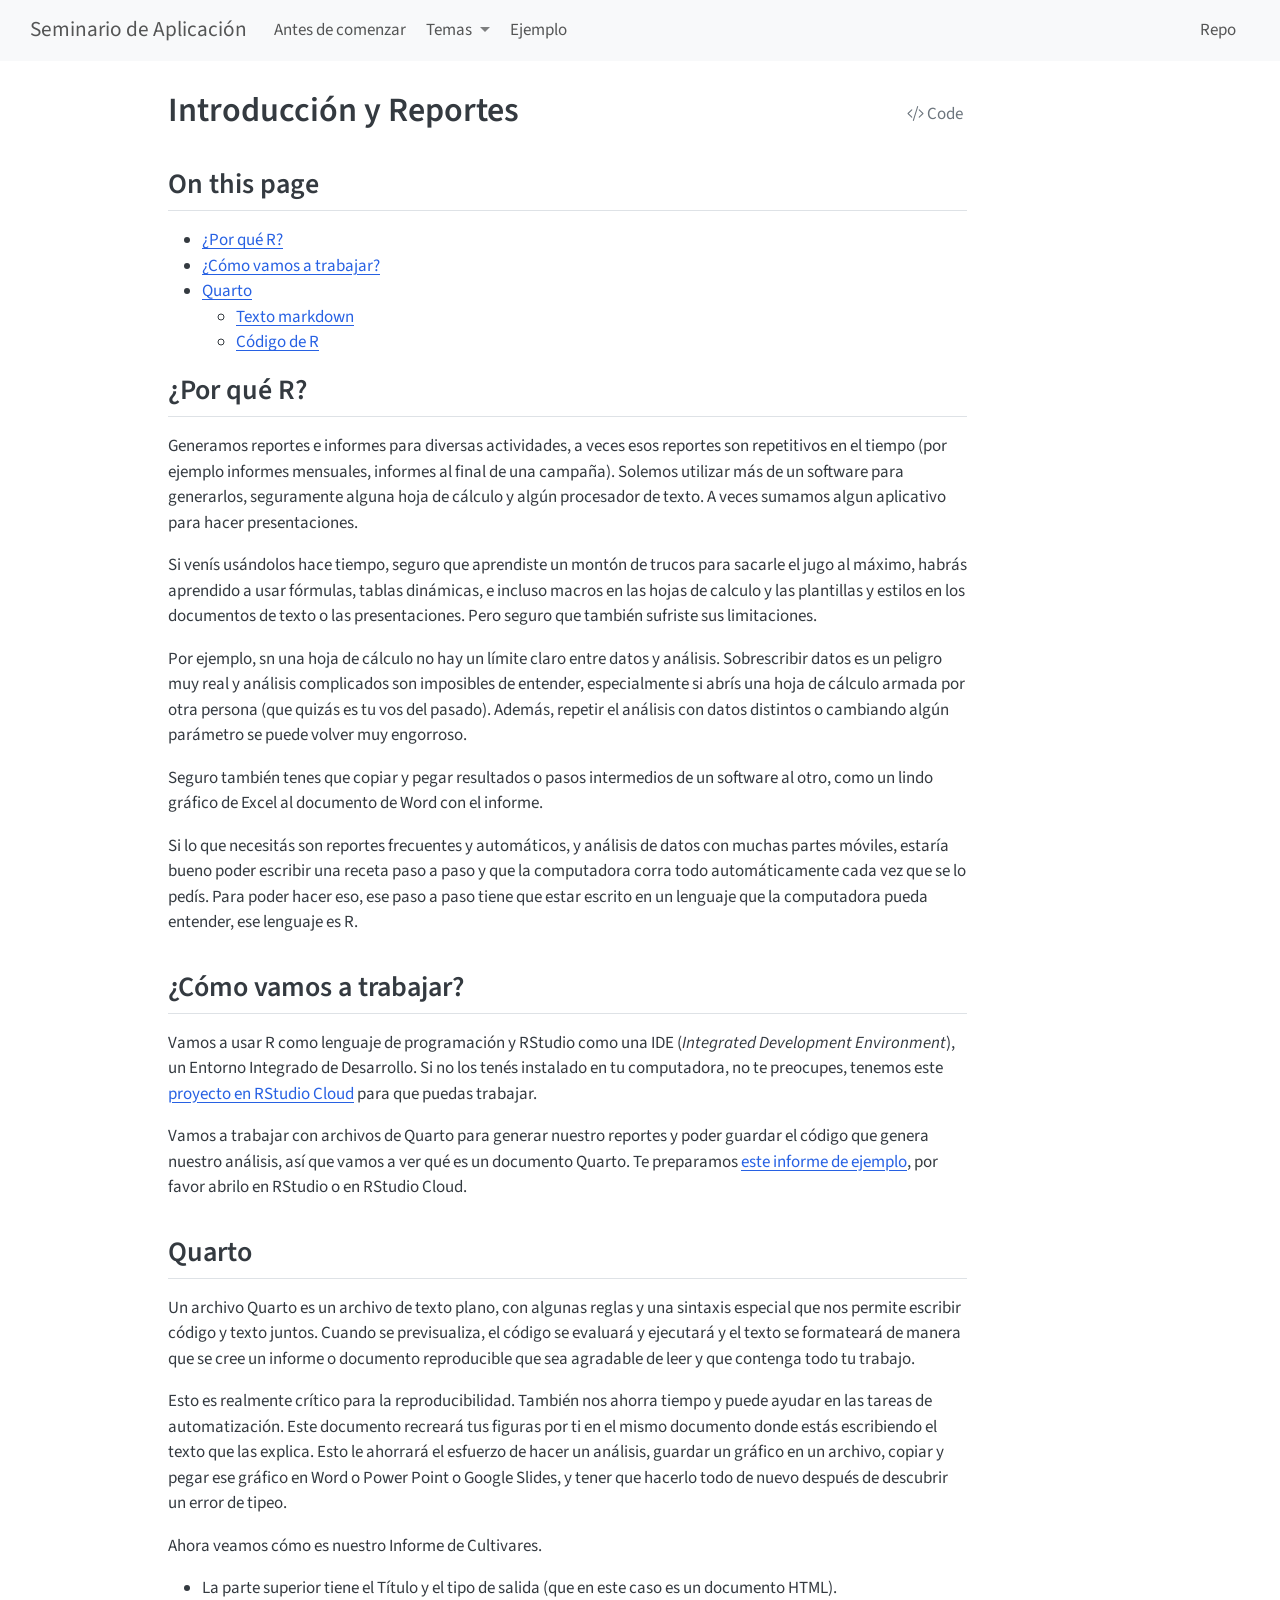
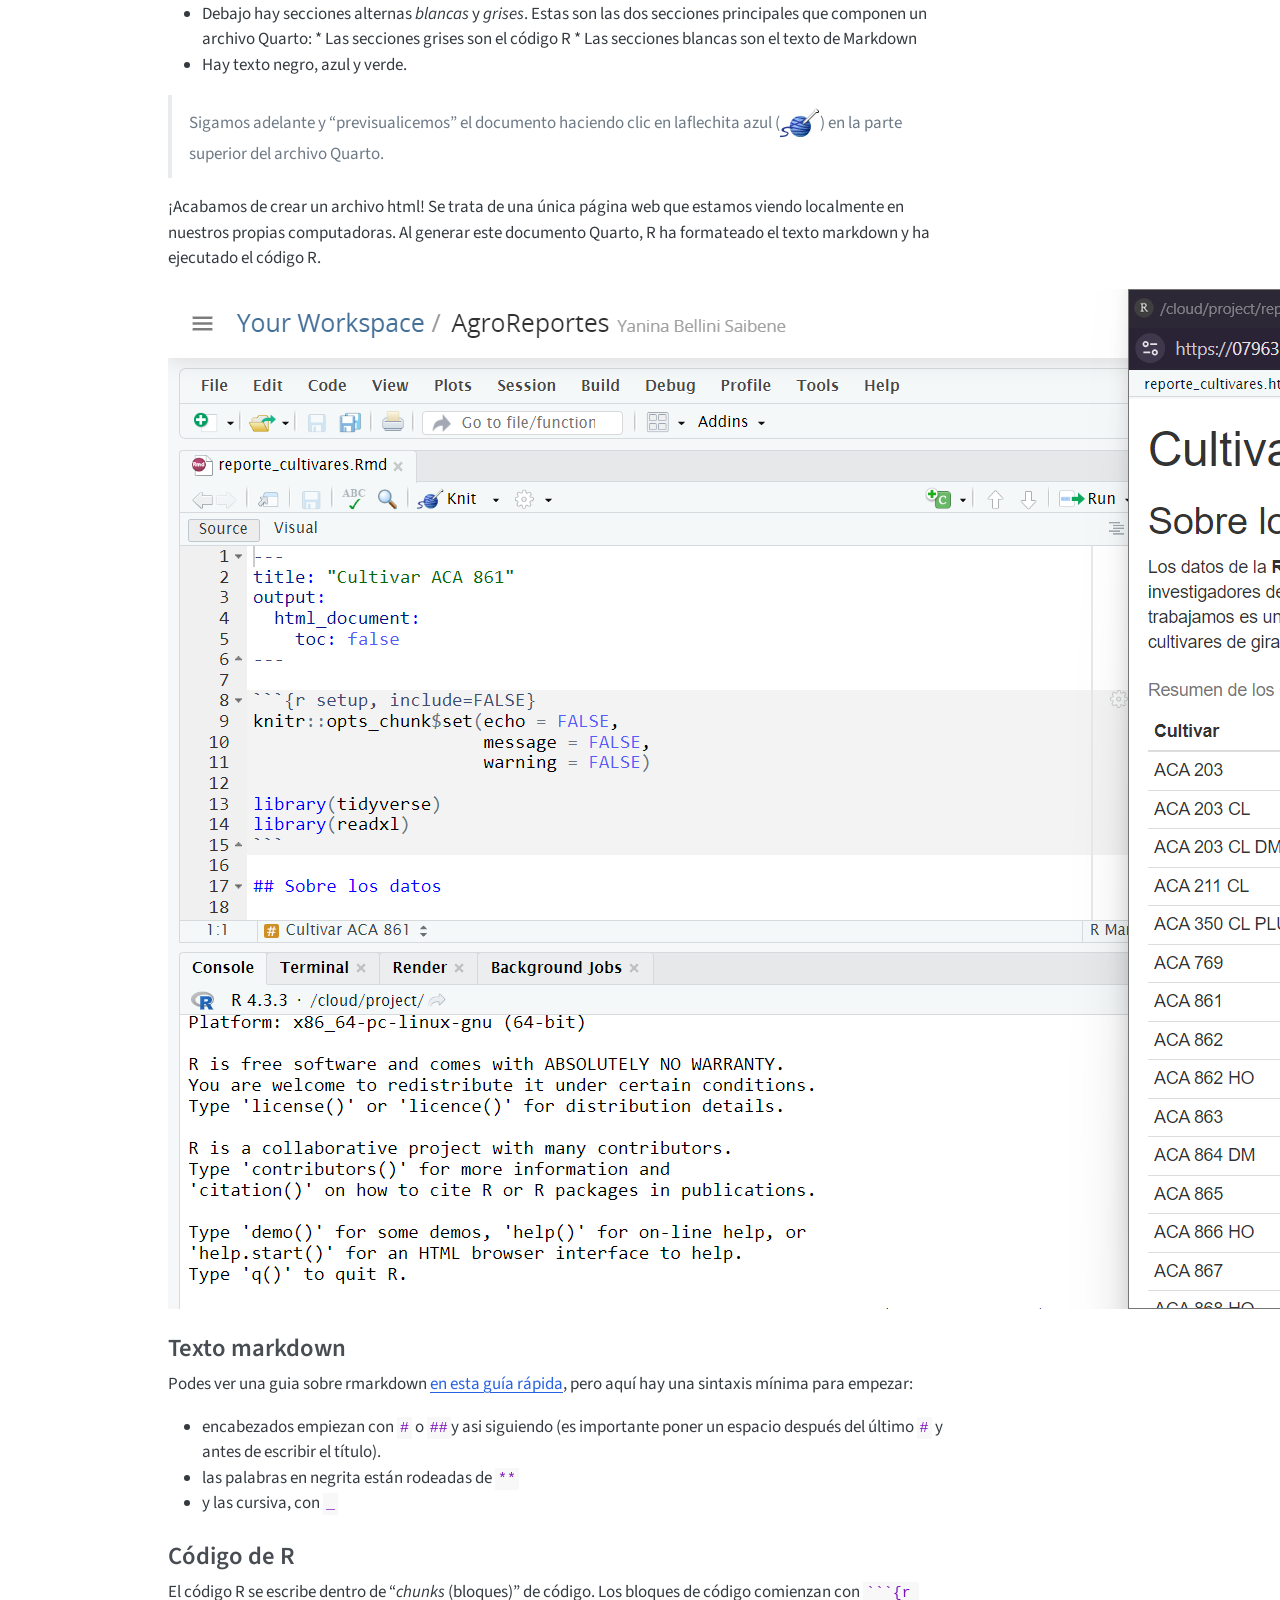
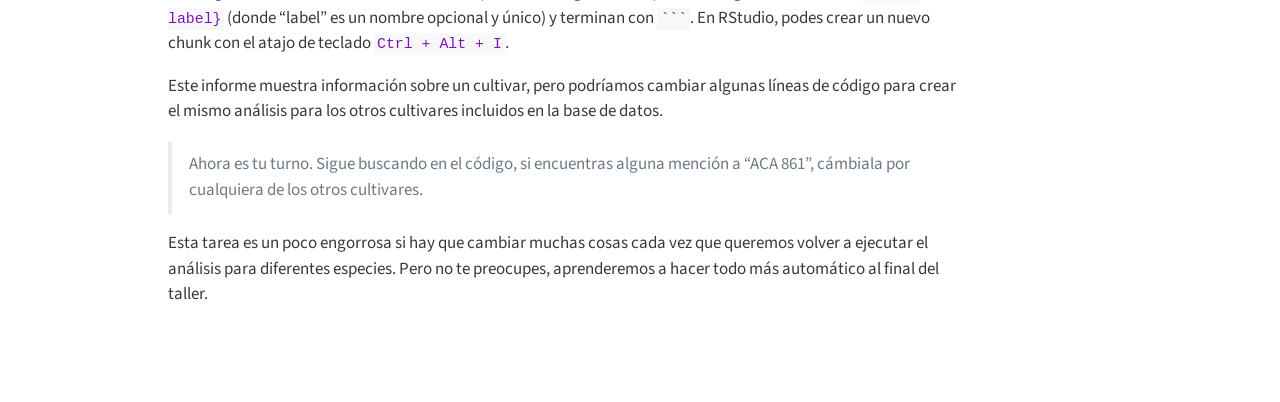
==== commit 4164b665: "Render" ====
--- a/docs/01-introduction.html
+++ b/docs/01-introduction.html
@@ -75,7 +75,7 @@
 <link href="site_libs/quarto-html/quarto-syntax-highlighting-0a95de2c3be981c2e03029825b16c585.css" rel="stylesheet" id="quarto-text-highlighting-styles">
 <script src="site_libs/bootstrap/bootstrap.min.js"></script>
 <link href="site_libs/bootstrap/bootstrap-icons.css" rel="stylesheet">
-<link href="site_libs/bootstrap/bootstrap-89e5a52b8dd8a0bdc4ebd6e7b82352b7.min.css" rel="stylesheet" append-hash="true" id="quarto-bootstrap" data-mode="light">
+<link href="site_libs/bootstrap/bootstrap-66755d2c2f3977518410b2f4923afc6d.min.css" rel="stylesheet" append-hash="true" id="quarto-bootstrap" data-mode="light">
 <script id="quarto-search-options" type="application/json">{
   "location": "navbar",
   "copy-button": false,
@@ -227,19 +227,19 @@
 </section>
 <section id="quarto" class="level2">
 <h2 class="anchored" data-anchor-id="quarto">Quarto</h2>
-<p>Un archivo Quarto es un archivo de texto plano, con algunas reglas y una sintaxis especial que nos permite escribir código y texto juntos. Cuando se “teje” (<em>knit</em>), el código se evaluará y ejecutará y el texto se formateará de manera que se cree un informe o documento reproducible que sea agradable de leer y que contenga todo tu trabajo.</p>
+<p>Un archivo Quarto es un archivo de texto plano, con algunas reglas y una sintaxis especial que nos permite escribir código y texto juntos. Cuando se previsualiza, el código se evaluará y ejecutará y el texto se formateará de manera que se cree un informe o documento reproducible que sea agradable de leer y que contenga todo tu trabajo.</p>
 <p>Esto es realmente crítico para la reproducibilidad. También nos ahorra tiempo y puede ayudar en las tareas de automatización. Este documento recreará tus figuras por ti en el mismo documento donde estás escribiendo el texto que las explica. Esto le ahorrará el esfuerzo de hacer un análisis, guardar un gráfico en un archivo, copiar y pegar ese gráfico en Word o Power Point o Google Slides, y tener que hacerlo todo de nuevo después de descubrir un error de tipeo.</p>
 <p>Ahora veamos cómo es nuestro Informe de Cultivares.</p>
 <ul>
 <li>La parte superior tiene el Título y el tipo de salida (que en este caso es un documento HTML).</li>
-<li>Debajo hay secciones alternas <em>blancas</em> y <em>grises</em>. Estas son las dos secciones principales que componen un archivo RMarkdown: * Las secciones grises son el código R * Las secciones blancas son el texto de Markdown</li>
+<li>Debajo hay secciones alternas <em>blancas</em> y <em>grises</em>. Estas son las dos secciones principales que componen un archivo Quarto: * Las secciones grises son el código R * Las secciones blancas son el texto de Markdown</li>
 <li>Hay texto negro, azul y verde.</li>
 </ul>
 <blockquote class="blockquote">
-<p>Sigamos adelante y “tejamos (knit)” el documento haciendo clic en el ovillo de hilo azul (<img src="img/knit-boton.png">) en la parte superior del archivo RMarkdown.</p>
+<p>Sigamos adelante y “previsualicemos” el documento haciendo clic en laflechita azul (<img src="img/knit-boton.png">) en la parte superior del archivo Quarto.</p>
 </blockquote>
-<p>¡Acabamos de crear un archivo html! Se trata de una única página web que estamos viendo localmente en nuestros propias computadoras. Al generar este documento RMarkdown, R ha formateado el texto markdown y ha ejecutado el código R.</p>
-<p><img src="img/markdown-knit.png" alt="Rmarkdown a la izquierda. Documento generado a la derecha"></p>
+<p>¡Acabamos de crear un archivo html! Se trata de una única página web que estamos viendo localmente en nuestros propias computadoras. Al generar este documento Quarto, R ha formateado el texto markdown y ha ejecutado el código R.</p>
+<p><img src="img/markdown-knit.png" alt="Quarto a la izquierda. Documento generado a la derecha"></p>
 <section id="texto-markdown" class="level3">
 <h3 class="anchored" data-anchor-id="texto-markdown">Texto markdown</h3>
 <p>Podes ver una guia sobre rmarkdown <a href="https://raw.githubusercontent.com/rstudio/cheatsheets/main/translations/spanish/rmarkdown_es.pdf">en esta guía rápida</a>, pero aquí hay una sintaxis mínima para empezar:</p>
@@ -747,23 +747,23 @@
 <span id="cb1-29"><a href="#cb1-29" aria-hidden="true" tabindex="-1"></a></span>
 <span id="cb1-30"><a href="#cb1-30" aria-hidden="true" tabindex="-1"></a><span class="fu">## Quarto</span></span>
 <span id="cb1-31"><a href="#cb1-31" aria-hidden="true" tabindex="-1"></a></span>
-<span id="cb1-32"><a href="#cb1-32" aria-hidden="true" tabindex="-1"></a>Un archivo Quarto es un archivo de texto plano, con algunas reglas y una sintaxis especial que nos permite escribir código y texto juntos. Cuando se "teje" (*knit*), el código se evaluará y ejecutará y el texto se formateará de manera que se cree un informe o documento reproducible que sea agradable de leer y que contenga todo tu trabajo.</span>
+<span id="cb1-32"><a href="#cb1-32" aria-hidden="true" tabindex="-1"></a>Un archivo Quarto es un archivo de texto plano, con algunas reglas y una sintaxis especial que nos permite escribir código y texto juntos. Cuando se previsualiza, el código se evaluará y ejecutará y el texto se formateará de manera que se cree un informe o documento reproducible que sea agradable de leer y que contenga todo tu trabajo.</span>
 <span id="cb1-33"><a href="#cb1-33" aria-hidden="true" tabindex="-1"></a></span>
 <span id="cb1-34"><a href="#cb1-34" aria-hidden="true" tabindex="-1"></a>Esto es realmente crítico para la reproducibilidad. También nos ahorra tiempo y puede ayudar en las tareas de automatización. Este documento recreará tus figuras por ti en el mismo documento donde estás escribiendo el texto que las explica. Esto le ahorrará el esfuerzo de hacer un análisis, guardar un gráfico en un archivo, copiar y pegar ese gráfico en Word o Power Point o Google Slides, y tener que hacerlo todo de nuevo después de descubrir un error de tipeo.</span>
 <span id="cb1-35"><a href="#cb1-35" aria-hidden="true" tabindex="-1"></a></span>
 <span id="cb1-36"><a href="#cb1-36" aria-hidden="true" tabindex="-1"></a>Ahora veamos cómo es nuestro Informe de Cultivares.</span>
 <span id="cb1-37"><a href="#cb1-37" aria-hidden="true" tabindex="-1"></a></span>
 <span id="cb1-38"><a href="#cb1-38" aria-hidden="true" tabindex="-1"></a><span class="ss">* </span>La parte superior tiene el Título y el tipo de salida (que en este caso es un documento HTML).</span>
-<span id="cb1-39"><a href="#cb1-39" aria-hidden="true" tabindex="-1"></a><span class="ss">* </span>Debajo hay secciones alternas _blancas_ y _grises_. Estas son las dos secciones principales que componen un archivo RMarkdown:</span>
+<span id="cb1-39"><a href="#cb1-39" aria-hidden="true" tabindex="-1"></a><span class="ss">* </span>Debajo hay secciones alternas _blancas_ y _grises_. Estas son las dos secciones principales que componen un archivo Quarto:</span>
 <span id="cb1-40"><a href="#cb1-40" aria-hidden="true" tabindex="-1"></a><span class="ss">      * </span>Las secciones grises son el código R</span>
 <span id="cb1-41"><a href="#cb1-41" aria-hidden="true" tabindex="-1"></a><span class="ss">      * </span>Las secciones blancas son el texto de Markdown</span>
 <span id="cb1-42"><a href="#cb1-42" aria-hidden="true" tabindex="-1"></a><span class="ss">* </span>Hay texto negro, azul y verde.</span>
 <span id="cb1-43"><a href="#cb1-43" aria-hidden="true" tabindex="-1"></a></span>
-<span id="cb1-44"><a href="#cb1-44" aria-hidden="true" tabindex="-1"></a><span class="at">&gt; Sigamos adelante y "tejamos (knit)" el documento haciendo clic en el ovillo de hilo azul (</span><span class="dt">&lt;</span><span class="kw">img</span><span class="ot"> src</span><span class="op">=</span><span class="st">"img/knit-boton.png"</span><span class="dt">&gt;</span><span class="at">) en la parte superior del archivo RMarkdown. </span></span>
+<span id="cb1-44"><a href="#cb1-44" aria-hidden="true" tabindex="-1"></a><span class="at">&gt; Sigamos adelante y "previsualicemos" el documento haciendo clic en laflechita azul (</span><span class="dt">&lt;</span><span class="kw">img</span><span class="ot"> src</span><span class="op">=</span><span class="st">"img/knit-boton.png"</span><span class="dt">&gt;</span><span class="at">) en la parte superior del archivo Quarto. </span></span>
 <span id="cb1-45"><a href="#cb1-45" aria-hidden="true" tabindex="-1"></a></span>
-<span id="cb1-46"><a href="#cb1-46" aria-hidden="true" tabindex="-1"></a>¡Acabamos de crear un archivo html! Se trata de una única página web que estamos viendo localmente en nuestros propias computadoras. Al generar este documento RMarkdown, R ha formateado el texto markdown y ha ejecutado el código R.</span>
+<span id="cb1-46"><a href="#cb1-46" aria-hidden="true" tabindex="-1"></a>¡Acabamos de crear un archivo html! Se trata de una única página web que estamos viendo localmente en nuestros propias computadoras. Al generar este documento Quarto, R ha formateado el texto markdown y ha ejecutado el código R.</span>
 <span id="cb1-47"><a href="#cb1-47" aria-hidden="true" tabindex="-1"></a></span>
-<span id="cb1-48"><a href="#cb1-48" aria-hidden="true" tabindex="-1"></a><span class="dt">&lt;</span><span class="kw">img</span><span class="ot"> src</span><span class="op">=</span><span class="st">"img/markdown-knit.png"</span><span class="ot"> alt</span><span class="op">=</span><span class="st">"Rmarkdown a la izquierda. Documento generado a la derecha"</span><span class="dt">/&gt;</span></span>
+<span id="cb1-48"><a href="#cb1-48" aria-hidden="true" tabindex="-1"></a><span class="dt">&lt;</span><span class="kw">img</span><span class="ot"> src</span><span class="op">=</span><span class="st">"img/markdown-knit.png"</span><span class="ot"> alt</span><span class="op">=</span><span class="st">"Quarto a la izquierda. Documento generado a la derecha"</span><span class="dt">/&gt;</span></span>
 <span id="cb1-49"><a href="#cb1-49" aria-hidden="true" tabindex="-1"></a></span>
 <span id="cb1-50"><a href="#cb1-50" aria-hidden="true" tabindex="-1"></a><span class="fu">### Texto markdown</span></span>
 <span id="cb1-51"><a href="#cb1-51" aria-hidden="true" tabindex="-1"></a></span>
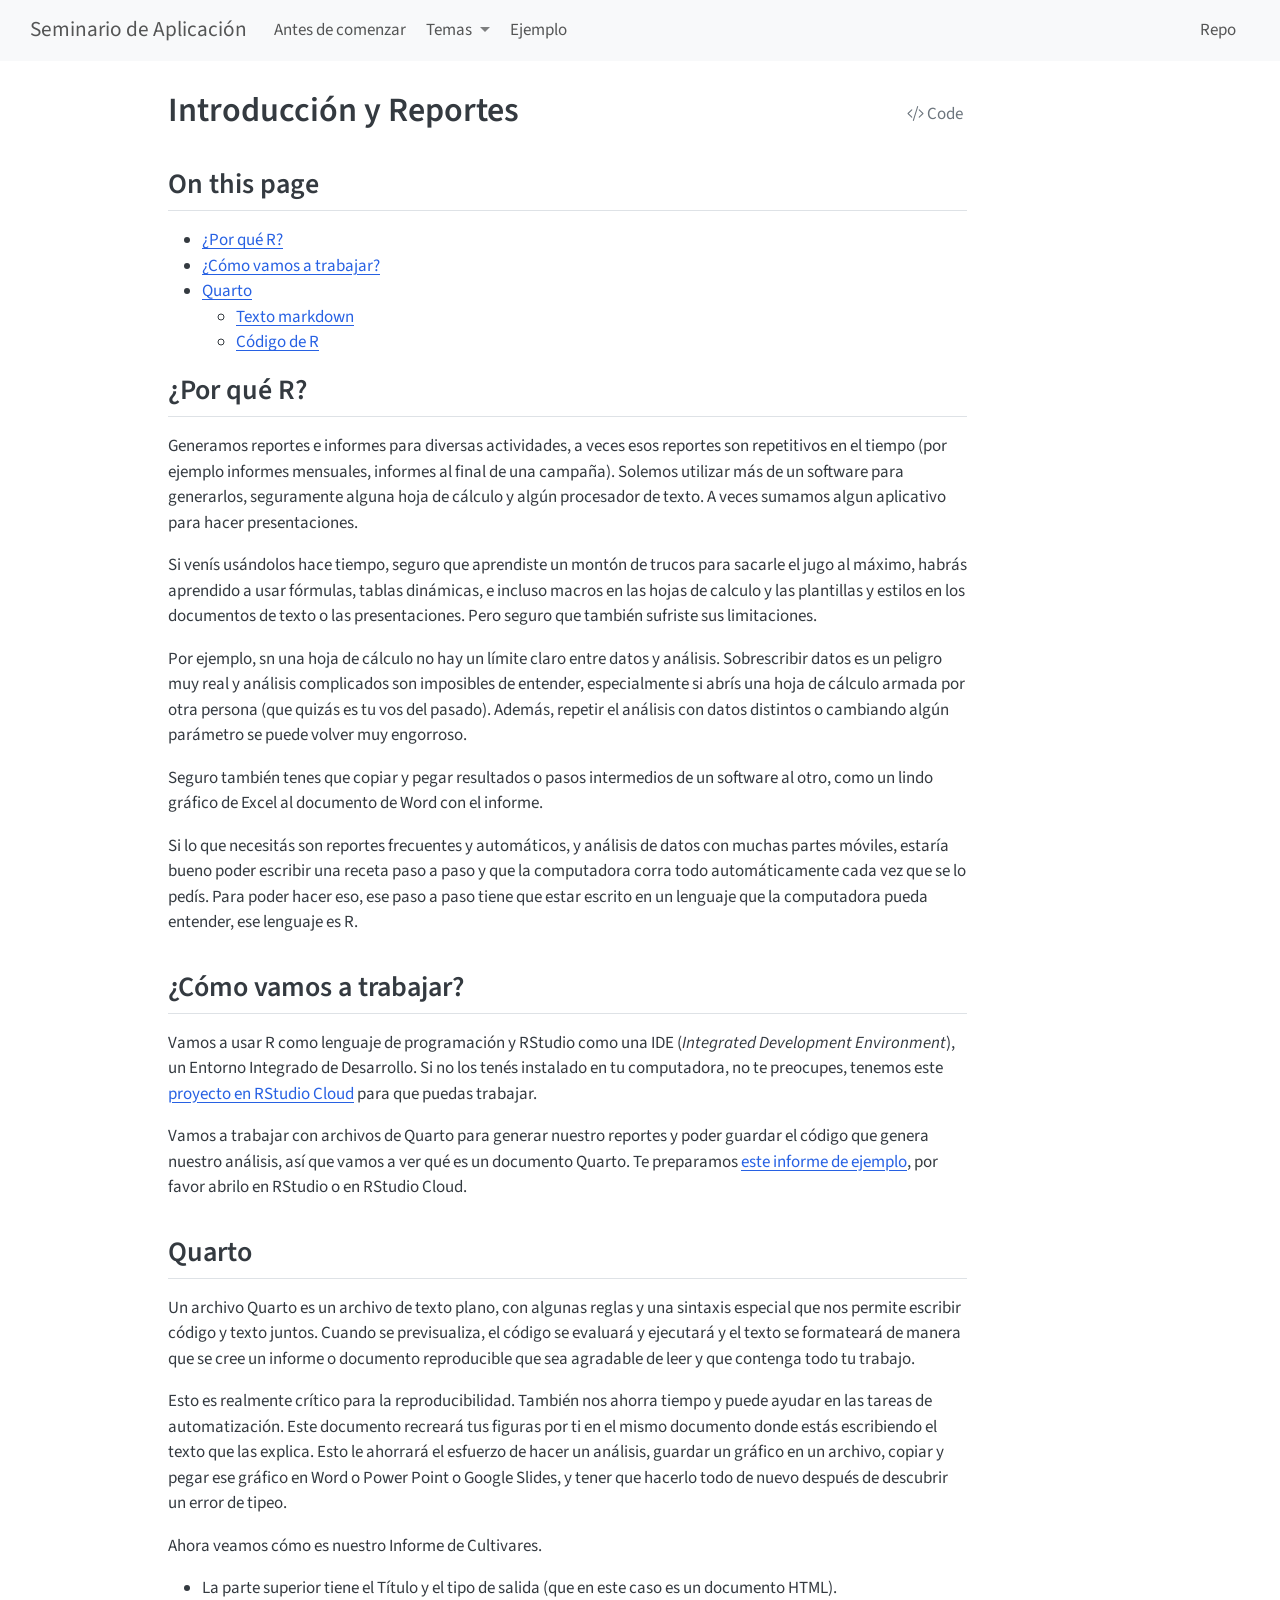
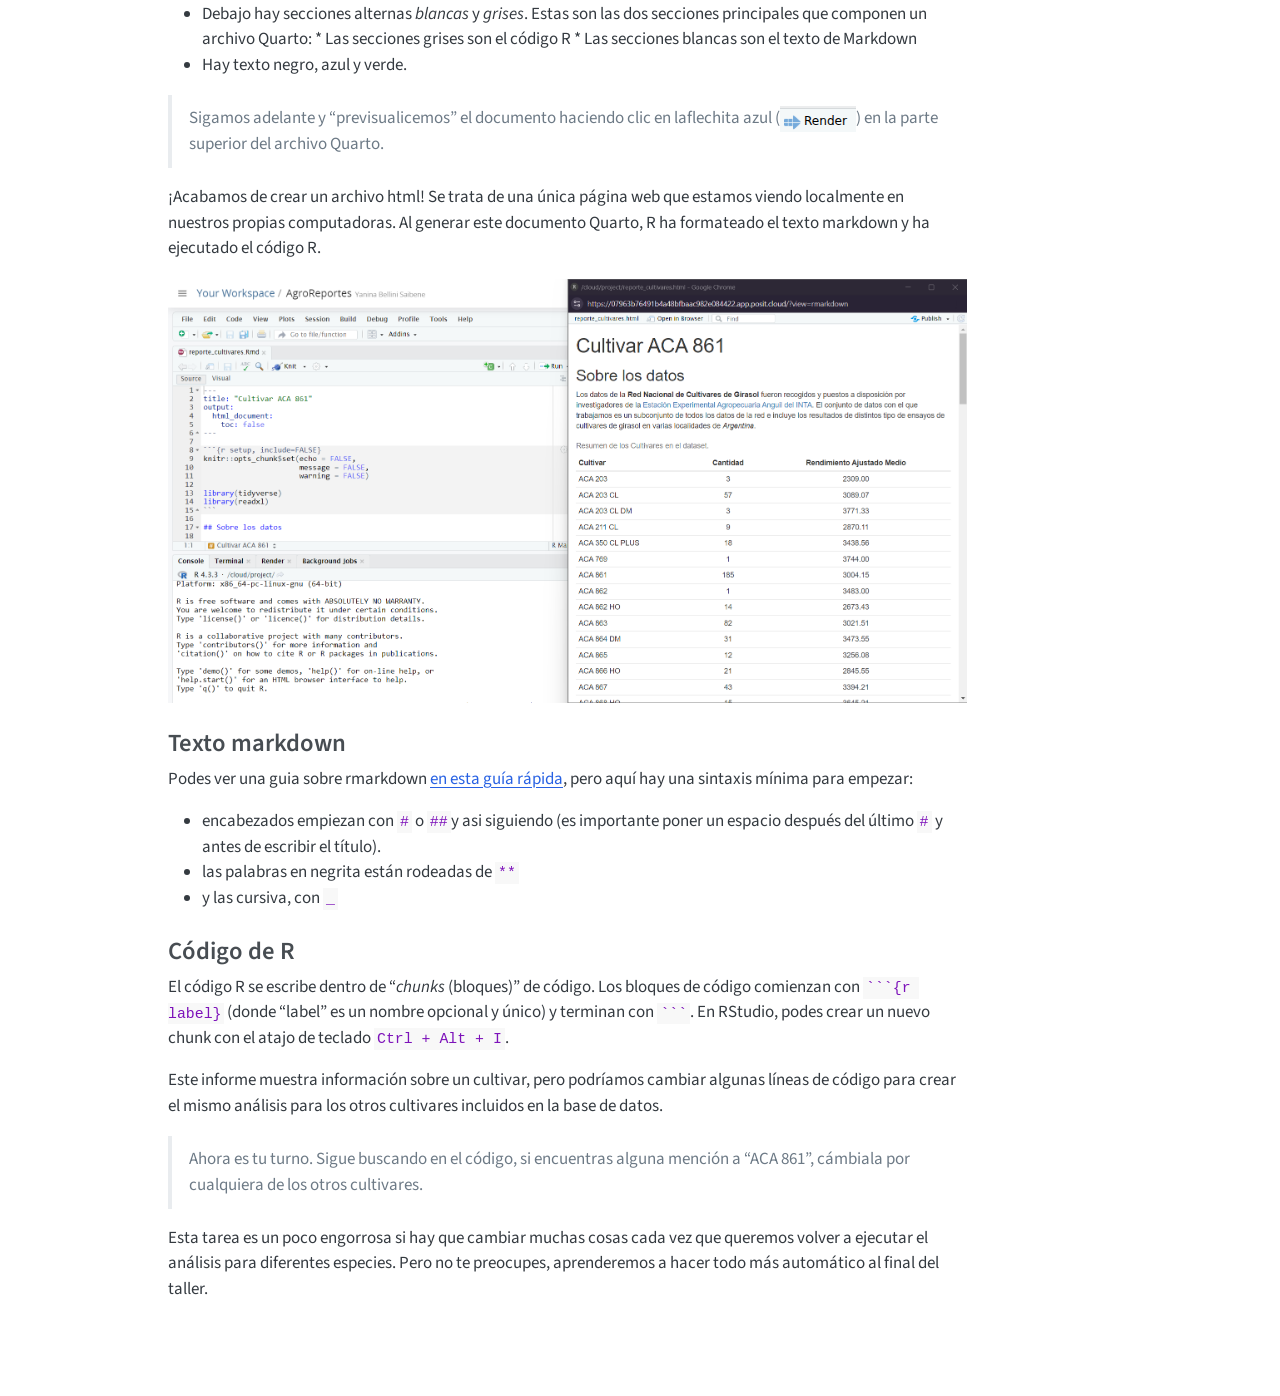
==== commit eb67fefa: "Usa markdown para las imagenes y cambia el screenshot de render Closes #8" ====
--- a/docs/01-introduction.html
+++ b/docs/01-introduction.html
@@ -236,10 +236,10 @@
 <li>Hay texto negro, azul y verde.</li>
 </ul>
 <blockquote class="blockquote">
-<p>Sigamos adelante y “previsualicemos” el documento haciendo clic en laflechita azul (<img src="img/knit-boton.png">) en la parte superior del archivo Quarto.</p>
+<p>Sigamos adelante y “previsualicemos” el documento haciendo clic en laflechita azul (<img src="img/render-boton.png" class="img-fluid">) en la parte superior del archivo Quarto.</p>
 </blockquote>
 <p>¡Acabamos de crear un archivo html! Se trata de una única página web que estamos viendo localmente en nuestros propias computadoras. Al generar este documento Quarto, R ha formateado el texto markdown y ha ejecutado el código R.</p>
-<p><img src="img/markdown-knit.png" alt="Quarto a la izquierda. Documento generado a la derecha"></p>
+<p><img src="img/markdown-knit.png" class="img-fluid" alt="Quarto a la izquierda. Documento generado a la derecha."></p>
 <section id="texto-markdown" class="level3">
 <h3 class="anchored" data-anchor-id="texto-markdown">Texto markdown</h3>
 <p>Podes ver una guia sobre rmarkdown <a href="https://raw.githubusercontent.com/rstudio/cheatsheets/main/translations/spanish/rmarkdown_es.pdf">en esta guía rápida</a>, pero aquí hay una sintaxis mínima para empezar:</p>
@@ -759,11 +759,11 @@
 <span id="cb1-41"><a href="#cb1-41" aria-hidden="true" tabindex="-1"></a><span class="ss">      * </span>Las secciones blancas son el texto de Markdown</span>
 <span id="cb1-42"><a href="#cb1-42" aria-hidden="true" tabindex="-1"></a><span class="ss">* </span>Hay texto negro, azul y verde.</span>
 <span id="cb1-43"><a href="#cb1-43" aria-hidden="true" tabindex="-1"></a></span>
-<span id="cb1-44"><a href="#cb1-44" aria-hidden="true" tabindex="-1"></a><span class="at">&gt; Sigamos adelante y "previsualicemos" el documento haciendo clic en laflechita azul (</span><span class="dt">&lt;</span><span class="kw">img</span><span class="ot"> src</span><span class="op">=</span><span class="st">"img/knit-boton.png"</span><span class="dt">&gt;</span><span class="at">) en la parte superior del archivo Quarto. </span></span>
+<span id="cb1-44"><a href="#cb1-44" aria-hidden="true" tabindex="-1"></a><span class="at">&gt; Sigamos adelante y "previsualicemos" el documento haciendo clic en laflechita azul (</span><span class="al">![](img/render-boton.png)</span><span class="at">) en la parte superior del archivo Quarto. </span></span>
 <span id="cb1-45"><a href="#cb1-45" aria-hidden="true" tabindex="-1"></a></span>
 <span id="cb1-46"><a href="#cb1-46" aria-hidden="true" tabindex="-1"></a>¡Acabamos de crear un archivo html! Se trata de una única página web que estamos viendo localmente en nuestros propias computadoras. Al generar este documento Quarto, R ha formateado el texto markdown y ha ejecutado el código R.</span>
 <span id="cb1-47"><a href="#cb1-47" aria-hidden="true" tabindex="-1"></a></span>
-<span id="cb1-48"><a href="#cb1-48" aria-hidden="true" tabindex="-1"></a><span class="dt">&lt;</span><span class="kw">img</span><span class="ot"> src</span><span class="op">=</span><span class="st">"img/markdown-knit.png"</span><span class="ot"> alt</span><span class="op">=</span><span class="st">"Quarto a la izquierda. Documento generado a la derecha"</span><span class="dt">/&gt;</span></span>
+<span id="cb1-48"><a href="#cb1-48" aria-hidden="true" tabindex="-1"></a><span class="al">![](img/markdown-knit.png)</span>{fig-alt="Quarto a la izquierda. Documento generado a la derecha."}</span>
 <span id="cb1-49"><a href="#cb1-49" aria-hidden="true" tabindex="-1"></a></span>
 <span id="cb1-50"><a href="#cb1-50" aria-hidden="true" tabindex="-1"></a><span class="fu">### Texto markdown</span></span>
 <span id="cb1-51"><a href="#cb1-51" aria-hidden="true" tabindex="-1"></a></span>
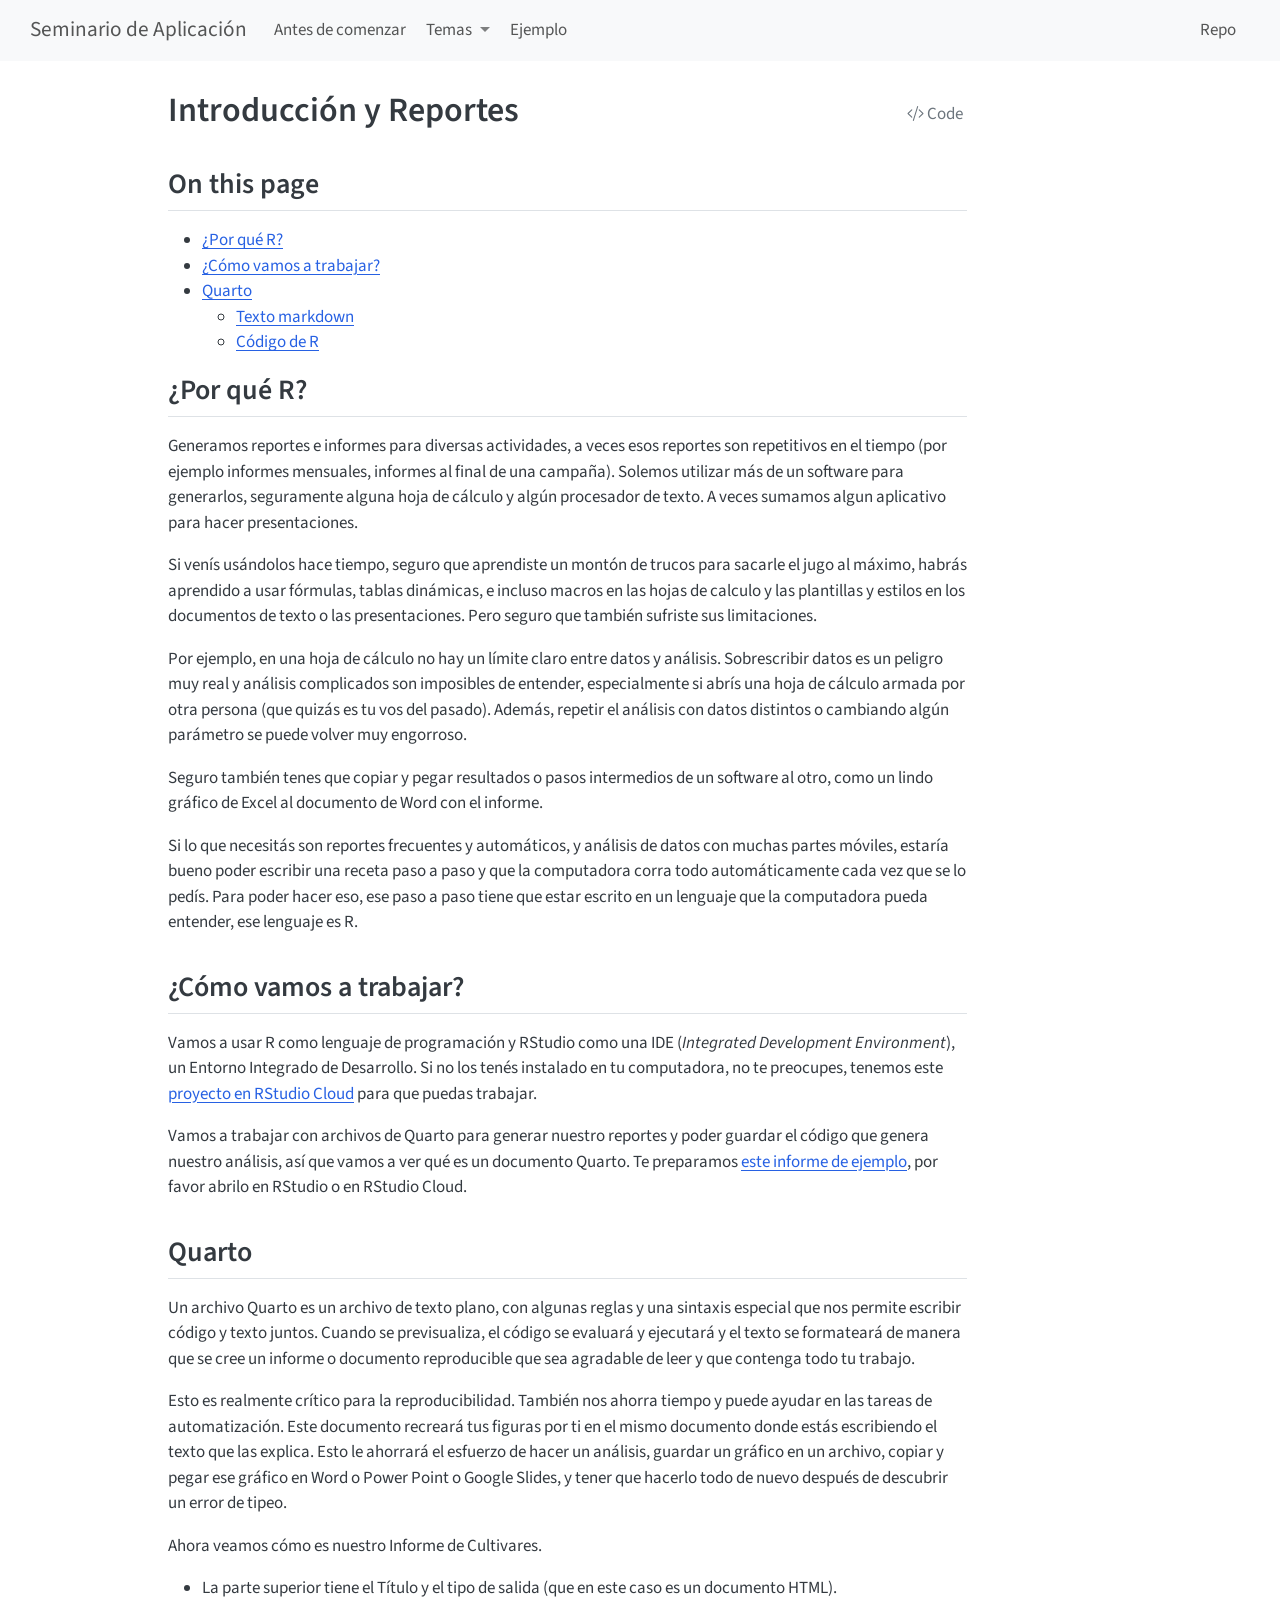
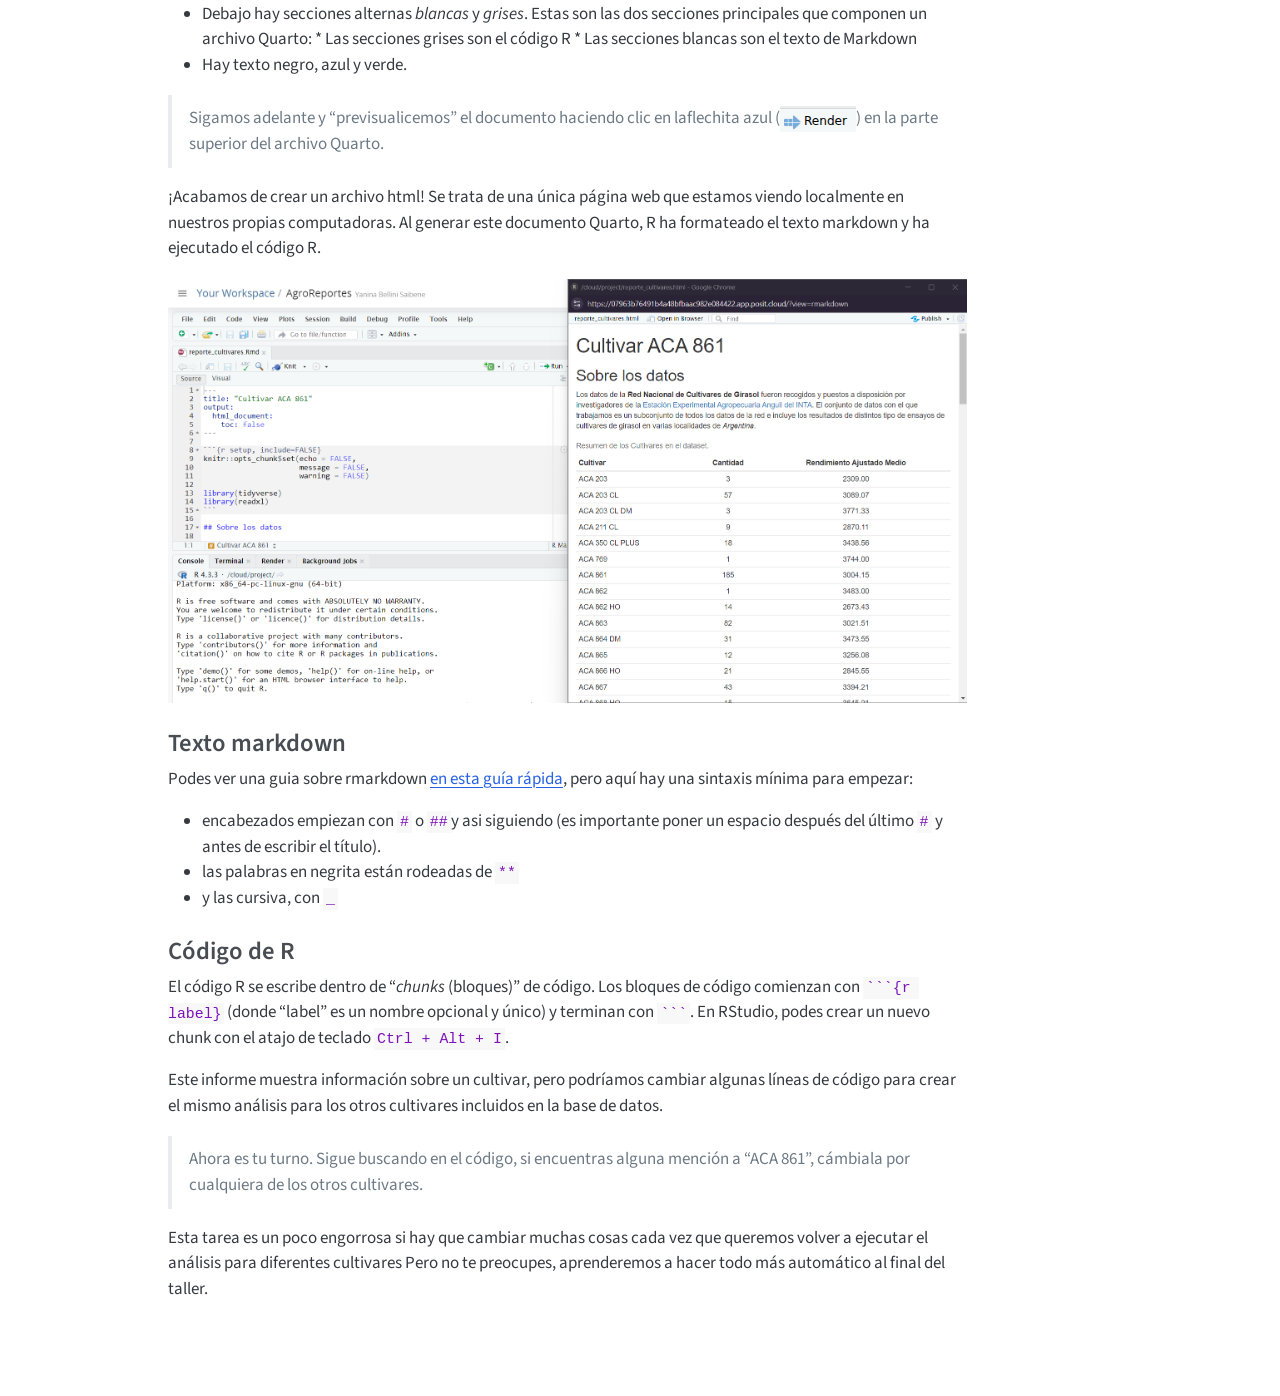
==== commit 899ab857: "Fixing typos" ====
--- a/docs/01-introduction.html
+++ b/docs/01-introduction.html
@@ -75,7 +75,7 @@
 <link href="site_libs/quarto-html/quarto-syntax-highlighting-0a95de2c3be981c2e03029825b16c585.css" rel="stylesheet" id="quarto-text-highlighting-styles">
 <script src="site_libs/bootstrap/bootstrap.min.js"></script>
 <link href="site_libs/bootstrap/bootstrap-icons.css" rel="stylesheet">
-<link href="site_libs/bootstrap/bootstrap-66755d2c2f3977518410b2f4923afc6d.min.css" rel="stylesheet" append-hash="true" id="quarto-bootstrap" data-mode="light">
+<link href="site_libs/bootstrap/bootstrap-89e5a52b8dd8a0bdc4ebd6e7b82352b7.min.css" rel="stylesheet" append-hash="true" id="quarto-bootstrap" data-mode="light">
 <script id="quarto-search-options" type="application/json">{
   "location": "navbar",
   "copy-button": false,
@@ -216,7 +216,7 @@
 <h2 class="anchored" data-anchor-id="por-qué-r">¿Por qué R?</h2>
 <p>Generamos reportes e informes para diversas actividades, a veces esos reportes son repetitivos en el tiempo (por ejemplo informes mensuales, informes al final de una campaña). Solemos utilizar más de un software para generarlos, seguramente alguna hoja de cálculo y algún procesador de texto. A veces sumamos algun aplicativo para hacer presentaciones.</p>
 <p>Si venís usándolos hace tiempo, seguro que aprendiste un montón de trucos para sacarle el jugo al máximo, habrás aprendido a usar fórmulas, tablas dinámicas, e incluso macros en las hojas de calculo y las plantillas y estilos en los documentos de texto o las presentaciones. Pero seguro que también sufriste sus limitaciones.</p>
-<p>Por ejemplo, sn una hoja de cálculo no hay un límite claro entre datos y análisis. Sobrescribir datos es un peligro muy real y análisis complicados son imposibles de entender, especialmente si abrís una hoja de cálculo armada por otra persona (que quizás es tu vos del pasado). Además, repetir el análisis con datos distintos o cambiando algún parámetro se puede volver muy engorroso.</p>
+<p>Por ejemplo, en una hoja de cálculo no hay un límite claro entre datos y análisis. Sobrescribir datos es un peligro muy real y análisis complicados son imposibles de entender, especialmente si abrís una hoja de cálculo armada por otra persona (que quizás es tu vos del pasado). Además, repetir el análisis con datos distintos o cambiando algún parámetro se puede volver muy engorroso.</p>
 <p>Seguro también tenes que copiar y pegar resultados o pasos intermedios de un software al otro, como un lindo gráfico de Excel al documento de Word con el informe.</p>
 <p>Si lo que necesitás son reportes frecuentes y automáticos, y análisis de datos con muchas partes móviles, estaría bueno poder escribir una receta paso a paso y que la computadora corra todo automáticamente cada vez que se lo pedís. Para poder hacer eso, ese paso a paso tiene que estar escrito en un lenguaje que la computadora pueda entender, ese lenguaje es R.</p>
 </section>
@@ -256,7 +256,7 @@
 <blockquote class="blockquote">
 <p>Ahora es tu turno. Sigue buscando en el código, si encuentras alguna mención a “ACA 861”, cámbiala por cualquiera de los otros cultivares.</p>
 </blockquote>
-<p>Esta tarea es un poco engorrosa si hay que cambiar muchas cosas cada vez que queremos volver a ejecutar el análisis para diferentes especies. Pero no te preocupes, aprenderemos a hacer todo más automático al final del taller.</p>
+<p>Esta tarea es un poco engorrosa si hay que cambiar muchas cosas cada vez que queremos volver a ejecutar el análisis para diferentes cultivares Pero no te preocupes, aprenderemos a hacer todo más automático al final del taller.</p>
 
 
 <!-- -->
@@ -732,7 +732,7 @@
 <span id="cb1-14"><a href="#cb1-14" aria-hidden="true" tabindex="-1"></a></span>
 <span id="cb1-15"><a href="#cb1-15" aria-hidden="true" tabindex="-1"></a>Si venís usándolos hace tiempo, seguro que aprendiste un montón de trucos para sacarle el jugo al máximo, habrás aprendido a usar fórmulas, tablas dinámicas, e incluso macros en las hojas de calculo y las plantillas y estilos en los documentos de texto o las presentaciones. Pero seguro que también sufriste sus limitaciones.</span>
 <span id="cb1-16"><a href="#cb1-16" aria-hidden="true" tabindex="-1"></a></span>
-<span id="cb1-17"><a href="#cb1-17" aria-hidden="true" tabindex="-1"></a>Por ejemplo, sn una hoja de cálculo no hay un límite claro entre datos y análisis. Sobrescribir datos es un peligro muy real y análisis complicados son imposibles de entender, especialmente si abrís una hoja de cálculo armada por otra persona (que quizás es tu vos del pasado). Además, repetir el análisis con datos distintos o cambiando algún parámetro se puede volver muy engorroso.</span>
+<span id="cb1-17"><a href="#cb1-17" aria-hidden="true" tabindex="-1"></a>Por ejemplo, en una hoja de cálculo no hay un límite claro entre datos y análisis. Sobrescribir datos es un peligro muy real y análisis complicados son imposibles de entender, especialmente si abrís una hoja de cálculo armada por otra persona (que quizás es tu vos del pasado). Además, repetir el análisis con datos distintos o cambiando algún parámetro se puede volver muy engorroso.</span>
 <span id="cb1-18"><a href="#cb1-18" aria-hidden="true" tabindex="-1"></a></span>
 <span id="cb1-19"><a href="#cb1-19" aria-hidden="true" tabindex="-1"></a>Seguro también tenes que copiar y pegar resultados o pasos intermedios de un software al otro, como un lindo gráfico de Excel al documento de Word con el informe.</span>
 <span id="cb1-20"><a href="#cb1-20" aria-hidden="true" tabindex="-1"></a></span>
@@ -787,7 +787,7 @@
 <span id="cb1-69"><a href="#cb1-69" aria-hidden="true" tabindex="-1"></a></span>
 <span id="cb1-70"><a href="#cb1-70" aria-hidden="true" tabindex="-1"></a><span class="at">&gt; Ahora es tu turno. Sigue buscando en el código, si encuentras alguna mención a "ACA 861", cámbiala por cualquiera de los otros cultivares. </span></span>
 <span id="cb1-71"><a href="#cb1-71" aria-hidden="true" tabindex="-1"></a></span>
-<span id="cb1-72"><a href="#cb1-72" aria-hidden="true" tabindex="-1"></a>Esta tarea es un poco engorrosa si hay que cambiar muchas cosas cada vez que queremos volver a ejecutar el análisis para diferentes especies. Pero no te preocupes, aprenderemos a hacer todo más automático al final del taller. </span></code></pre></div><button title="Copy to Clipboard" class="code-copy-button" data-in-quarto-modal=""><i class="bi"></i></button></div>
+<span id="cb1-72"><a href="#cb1-72" aria-hidden="true" tabindex="-1"></a>Esta tarea es un poco engorrosa si hay que cambiar muchas cosas cada vez que queremos volver a ejecutar el análisis para diferentes cultivares Pero no te preocupes, aprenderemos a hacer todo más automático al final del taller. </span></code></pre></div><button title="Copy to Clipboard" class="code-copy-button" data-in-quarto-modal=""><i class="bi"></i></button></div>
 </div></div></div></div></div>
 </div> <!-- /content -->
 
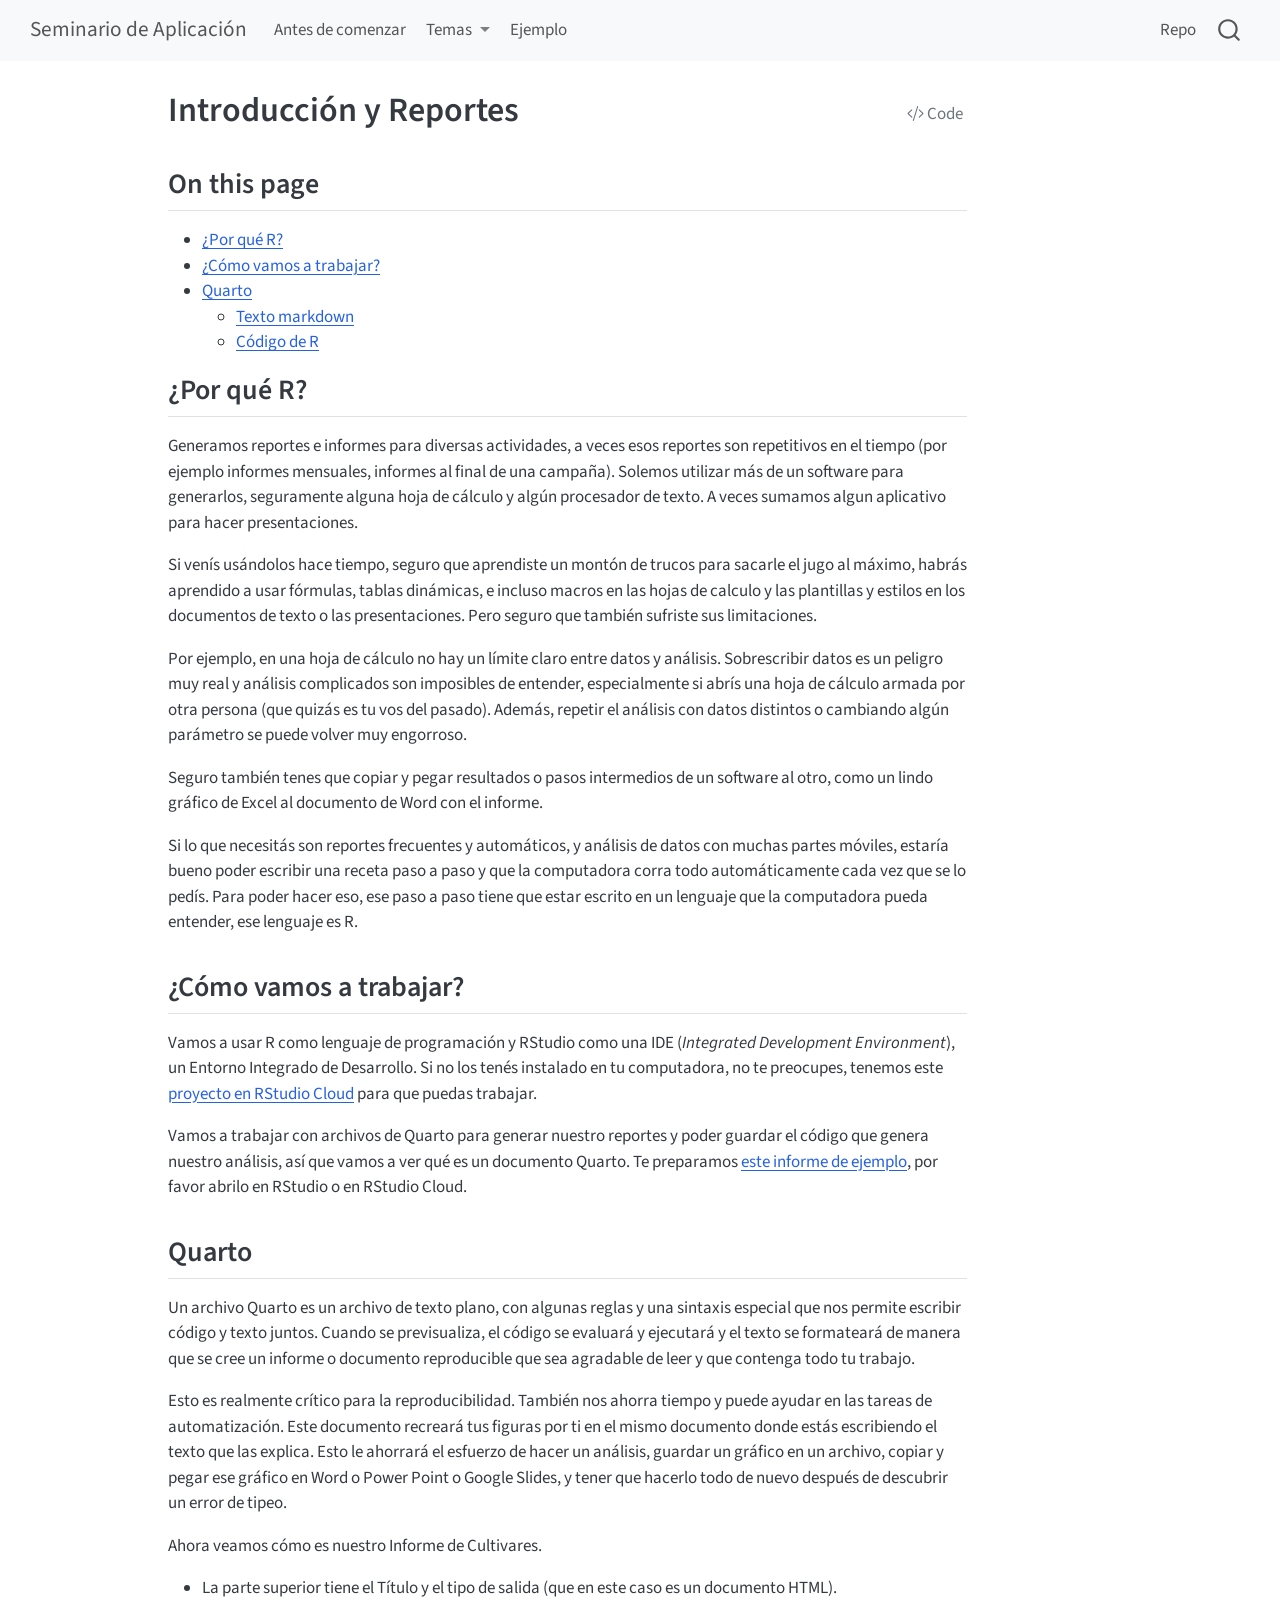
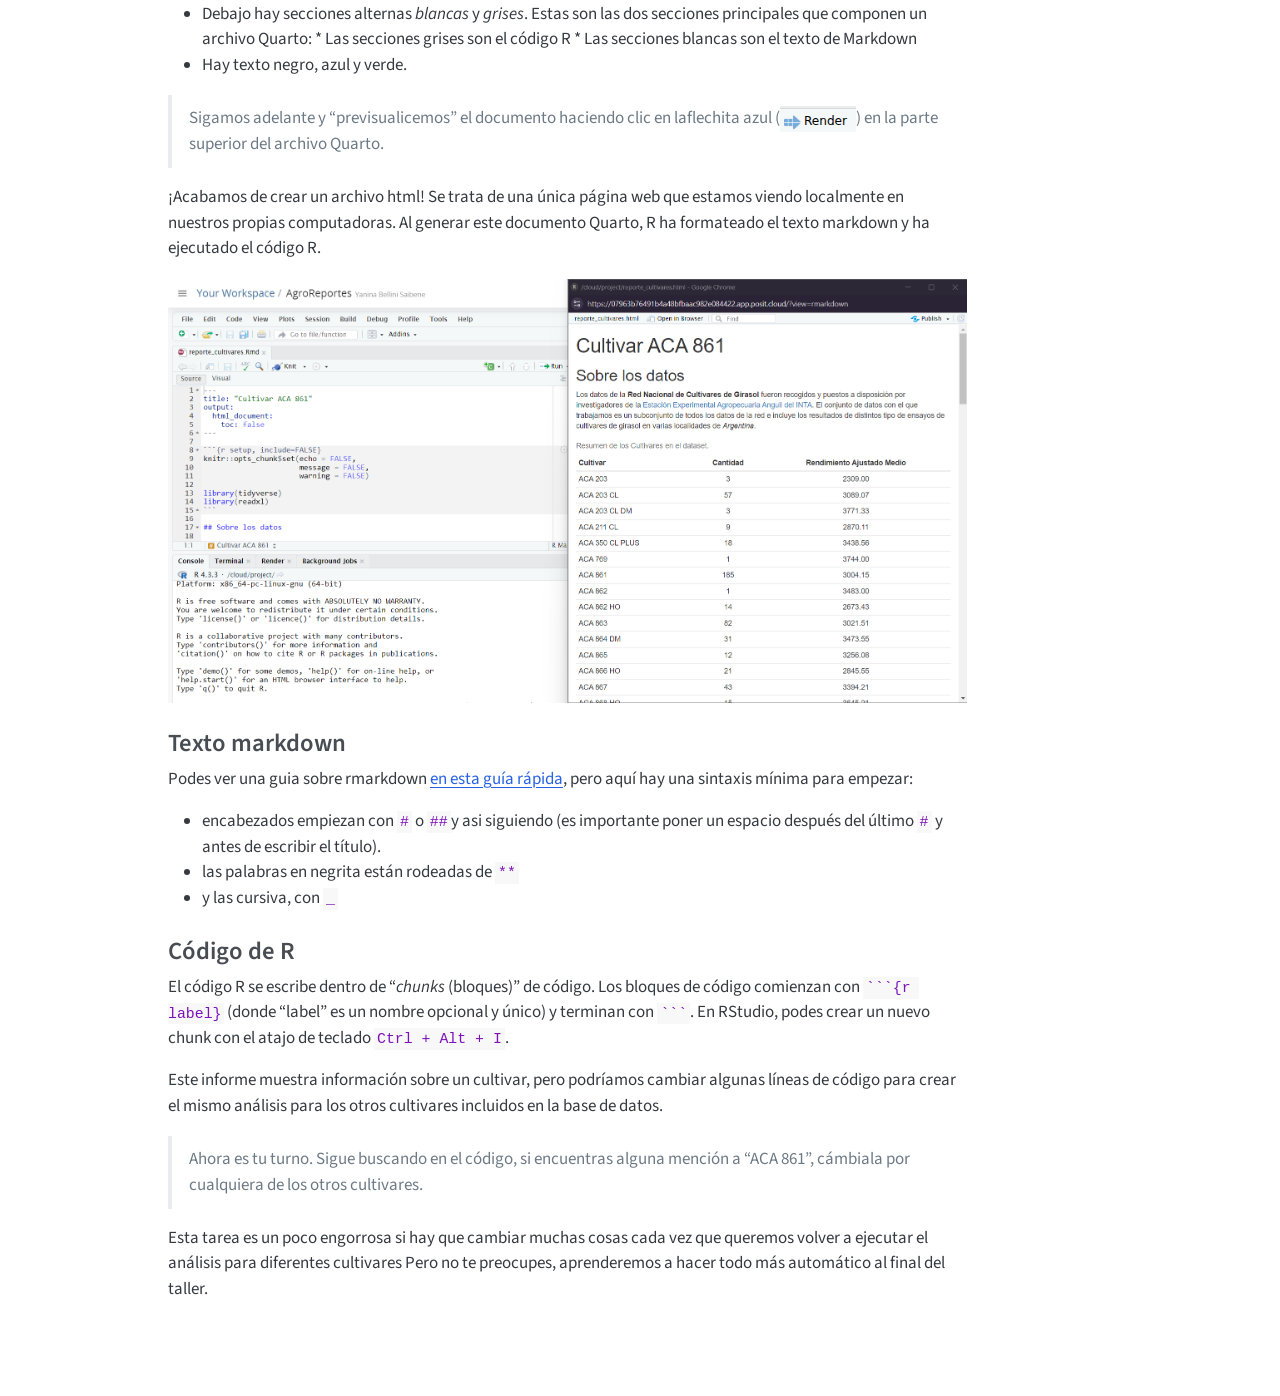
==== commit de3ccda2: "Actualiza página web de yani" ====
--- a/docs/01-introduction.html
+++ b/docs/01-introduction.html
@@ -2,13 +2,16 @@
 <html xmlns="http://www.w3.org/1999/xhtml" lang="en" xml:lang="en"><head>
 
 <meta charset="utf-8">
-<meta name="generator" content="quarto-1.8.26">
+<meta name="generator" content="quarto-1.9.38">
 
 <meta name="viewport" content="width=device-width, initial-scale=1.0, user-scalable=yes">
 
 
 <title>Introducción y Reportes – Seminario de Aplicación</title>
 <style>
+/* Default styles provided by pandoc.
+** See https://pandoc.org/MANUAL.html#variables-for-html for config info.
+*/
 code{white-space: pre-wrap;}
 span.smallcaps{font-variant: small-caps;}
 div.columns{display: flex; gap: min(4vw, 1.5em);}
@@ -67,15 +70,14 @@
 <meta name="quarto:offset" content="./">
 <script src="site_libs/quarto-html/quarto.js" type="module"></script>
 <script src="site_libs/quarto-html/tabsets/tabsets.js" type="module"></script>
-<script src="site_libs/quarto-html/axe/axe-check.js" type="module"></script>
 <script src="site_libs/quarto-html/popper.min.js"></script>
 <script src="site_libs/quarto-html/tippy.umd.min.js"></script>
 <script src="site_libs/quarto-html/anchor.min.js"></script>
 <link href="site_libs/quarto-html/tippy.css" rel="stylesheet">
-<link href="site_libs/quarto-html/quarto-syntax-highlighting-0a95de2c3be981c2e03029825b16c585.css" rel="stylesheet" id="quarto-text-highlighting-styles">
+<link href="site_libs/quarto-html/quarto-syntax-highlighting-4bd490e9cd57f2396cbd188312c0541c.css" rel="stylesheet" id="quarto-text-highlighting-styles">
 <script src="site_libs/bootstrap/bootstrap.min.js"></script>
 <link href="site_libs/bootstrap/bootstrap-icons.css" rel="stylesheet">
-<link href="site_libs/bootstrap/bootstrap-89e5a52b8dd8a0bdc4ebd6e7b82352b7.min.css" rel="stylesheet" append-hash="true" id="quarto-bootstrap" data-mode="light">
+<link href="site_libs/bootstrap/bootstrap-0e0cd6e55b22e8b94362f1b3088bcc4e.min.css" rel="stylesheet" append-hash="true" id="quarto-bootstrap" data-mode="light">
 <script id="quarto-search-options" type="application/json">{
   "location": "navbar",
   "copy-button": false,
--- a/docs/site_libs/quarto-html/quarto-syntax-highlighting-4bd490e9cd57f2396cbd188312c0541c.css
+++ b/docs/site_libs/quarto-html/quarto-syntax-highlighting-4bd490e9cd57f2396cbd188312c0541c.css
@@ -0,0 +1,220 @@
+/* quarto syntax highlight colors */
+:root {
+  --quarto-hl-al-color: #ef2929;
+  --quarto-hl-an-color: #8f5902;
+  --quarto-hl-at-color: #204a87;
+  --quarto-hl-bn-color: #0000cf;
+  --quarto-hl-ch-color: #4e9a06;
+  --quarto-hl-co-color: #8f5902;
+  --quarto-hl-cv-color: #8f5902;
+  --quarto-hl-cn-color: #8f5902;
+  --quarto-hl-cf-color: #204a87;
+  --quarto-hl-dt-color: #204a87;
+  --quarto-hl-dv-color: #0000cf;
+  --quarto-hl-do-color: #8f5902;
+  --quarto-hl-er-color: #a40000;
+  --quarto-hl-ex-color: inherit;
+  --quarto-hl-fl-color: #0000cf;
+  --quarto-hl-fu-color: #204a87;
+  --quarto-hl-im-color: inherit;
+  --quarto-hl-in-color: #8f5902;
+  --quarto-hl-kw-color: #204a87;
+  --quarto-hl-op-color: #ce5c00;
+  --quarto-hl-ot-color: #8f5902;
+  --quarto-hl-pp-color: #8f5902;
+  --quarto-hl-sc-color: #ce5c00;
+  --quarto-hl-ss-color: #4e9a06;
+  --quarto-hl-st-color: #4e9a06;
+  --quarto-hl-va-color: #000000;
+  --quarto-hl-vs-color: #4e9a06;
+  --quarto-hl-wa-color: #8f5902;
+}
+
+/* other quarto variables */
+:root {
+  --quarto-font-monospace: SFMono-Regular, Menlo, Monaco, Consolas, "Liberation Mono", "Courier New", monospace;
+}
+
+/* syntax highlight based on Pandoc's rules */
+/* Alert */
+code span.al {
+  color: #ef2929;
+  font-style: inherit;
+}
+
+/* Annotation */
+code span.an {
+  color: #8f5902;
+  font-weight: bold;
+  font-style: italic;
+}
+
+/* Attribute */
+code span.at {
+  color: #204a87;
+  font-style: inherit;
+}
+
+/* BaseN */
+code span.bn {
+  color: #0000cf;
+  font-style: inherit;
+}
+
+/* ControlFlow */
+code span.cf {
+  color: #204a87;
+  font-weight: bold;
+  font-style: inherit;
+}
+
+/* Char */
+code span.ch {
+  color: #4e9a06;
+  font-style: inherit;
+}
+
+/* Constant */
+code span.cn {
+  color: #8f5902;
+  font-style: inherit;
+}
+
+/* Comment */
+code span.co {
+  color: #8f5902;
+  font-style: italic;
+}
+
+/* CommentVar */
+code span.cv {
+  color: #8f5902;
+  font-weight: bold;
+  font-style: italic;
+}
+
+/* Documentation */
+code span.do {
+  color: #8f5902;
+  font-weight: bold;
+  font-style: italic;
+}
+
+/* DataType */
+code span.dt {
+  color: #204a87;
+  font-style: inherit;
+}
+
+/* DecVal */
+code span.dv {
+  color: #0000cf;
+  font-style: inherit;
+}
+
+/* Error */
+code span.er {
+  color: #a40000;
+  font-weight: bold;
+  font-style: inherit;
+}
+
+/* Extension */
+code span.ex {
+  font-style: inherit;
+}
+
+/* Float */
+code span.fl {
+  color: #0000cf;
+  font-style: inherit;
+}
+
+/* Function */
+code span.fu {
+  color: #204a87;
+  font-weight: bold;
+  font-style: inherit;
+}
+
+/* Import */
+code span.im {
+  font-style: inherit;
+}
+
+/* Information */
+code span.in {
+  color: #8f5902;
+  font-weight: bold;
+  font-style: italic;
+}
+
+/* Keyword */
+code span.kw {
+  color: #204a87;
+  font-weight: bold;
+  font-style: inherit;
+}
+
+/* Operator */
+code span.op {
+  color: #ce5c00;
+  font-weight: bold;
+  font-style: inherit;
+}
+
+/* Other */
+code span.ot {
+  color: #8f5902;
+  font-style: inherit;
+}
+
+/* Preprocessor */
+code span.pp {
+  color: #8f5902;
+  font-style: italic;
+}
+
+/* SpecialChar */
+code span.sc {
+  color: #ce5c00;
+  font-weight: bold;
+  font-style: inherit;
+}
+
+/* SpecialString */
+code span.ss {
+  color: #4e9a06;
+  font-style: inherit;
+}
+
+/* String */
+code span.st {
+  color: #4e9a06;
+  font-style: inherit;
+}
+
+/* Variable */
+code span.va {
+  color: #000000;
+  font-style: inherit;
+}
+
+/* VerbatimString */
+code span.vs {
+  color: #4e9a06;
+  font-style: inherit;
+}
+
+/* Warning */
+code span.wa {
+  color: #8f5902;
+  font-weight: bold;
+  font-style: italic;
+}
+
+.prevent-inlining {
+  content: "</";
+}
+
+/*# sourceMappingURL=2f363bbe40612776712d4b30d456f160.css.map */
